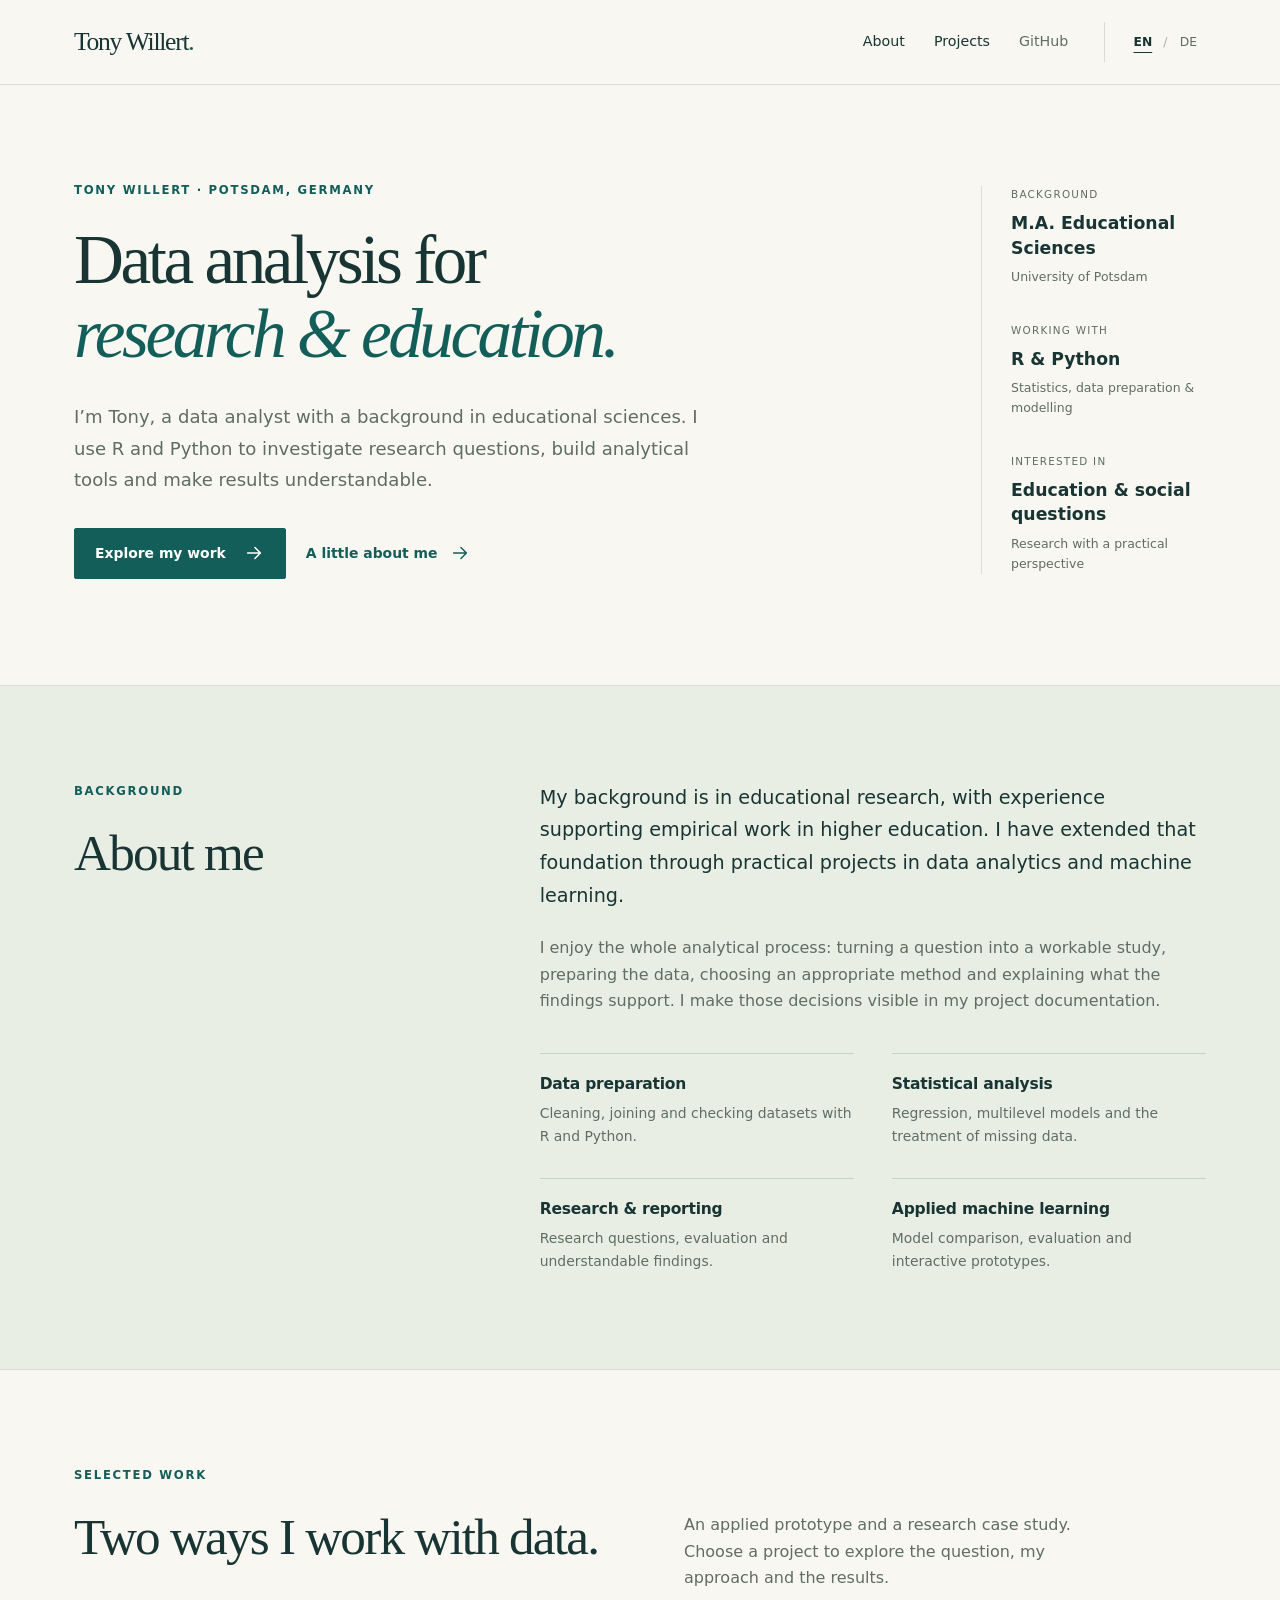
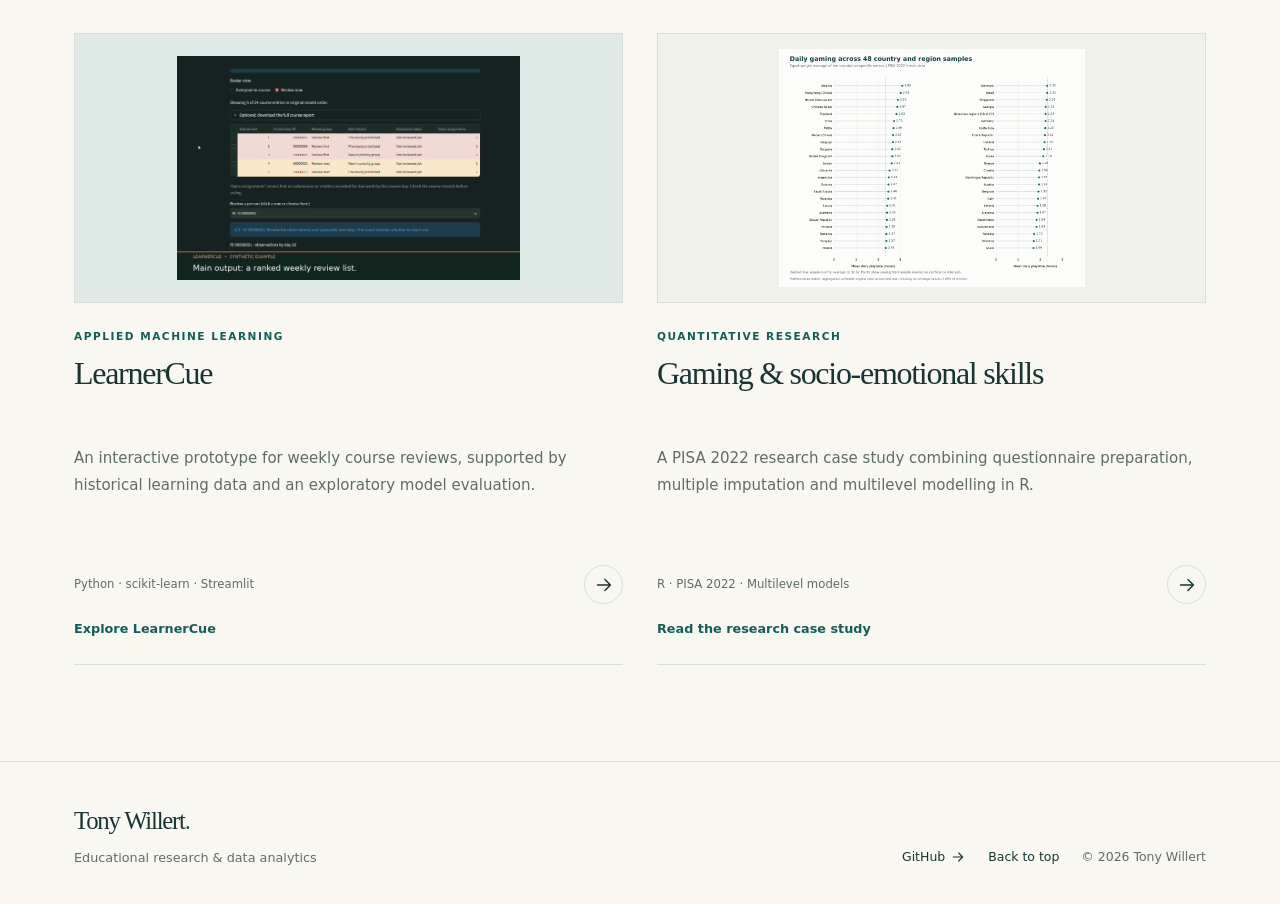
==== index.html @ ffc0f78c "Redesign portfolio with bilingual profile and separate project pages" ====
<!doctype html>
<html lang="en"><head><meta charset="utf-8"><meta name="viewport" content="width=device-width, initial-scale=1">
<meta name="theme-color" content="#123d3b"><meta name="description" content="Tony Willert: data analysis with R and Python, quantitative research, and selected projects in education and machine learning.">
<title>Tony Willert | Data analysis & educational research</title><link rel="canonical" href="https://tonywillert.github.io/Portfolio/">
<link rel="icon" type="image/svg+xml" href="./assets/favicon.svg"><link rel="stylesheet" href="./assets/site.css">
<script src="./assets/translations.js" defer></script><script src="./assets/site.js" defer></script>
</head><body id="top" data-page="home" data-base="./"><a class="skip-link" href="#main"><span data-i18n-html="skip">Skip to content</span></a><header class="site-header"><div class="header-inner"><a href="./" class="wordmark" data-local="" aria-label="Tony Willert — home" data-i18n-label="brand.label">Tony Willert<span class="wordmark-dot" aria-hidden="true">.</span></a><nav class="site-nav" aria-label="Main navigation" data-i18n-label="nav.label"><a class="nav-secondary" href="./#about" data-local="#about"><span data-i18n-html="nav.about">About</span></a><a href="./#projects" data-local="#projects"><span data-i18n-html="nav.projects">Projects</span></a><a class="nav-secondary github-nav" href="https://github.com/TonyWillert">GitHub</a></nav><div class="language-switch" role="group" aria-label="Language / Sprache"><button type="button" data-language="en" lang="en" aria-label="Switch to English" aria-pressed="true">EN</button><span aria-hidden="true">/</span><button type="button" data-language="de" lang="de" aria-label="Auf Deutsch wechseln" aria-pressed="false">DE</button></div></div></header><main id="main"><section class="hero container" aria-labelledby="home-heading"><div class="hero-copy"><p data-i18n-html="home.eyebrow" class="eyebrow">Tony Willert · Potsdam, Germany</p><h1 data-i18n-html="home.heading" id="home-heading">Data analysis for<br><em>research &amp; education.</em></h1><p data-i18n-html="home.intro" class="hero-intro">I’m Tony, a data analyst with a background in educational sciences. I use R and Python to investigate research questions, build analytical tools and make results understandable.</p><div class="actions"><a class="button primary" href="./#projects" data-local="#projects"><span data-i18n-html="home.cta">Explore my work</span><svg aria-hidden="true" viewBox="0 0 24 24" fill="none"><path d="M5 12h14m-6-6 6 6-6 6" stroke="currentColor" stroke-width="1.6" stroke-linecap="round" stroke-linejoin="round"/></svg></a><a class="text-link" href="./#about" data-local="#about"><span data-i18n-html="home.aboutcta">A little about me</span><svg aria-hidden="true" viewBox="0 0 24 24" fill="none"><path d="M5 12h14m-6-6 6 6-6 6" stroke="currentColor" stroke-width="1.6" stroke-linecap="round" stroke-linejoin="round"/></svg></a></div></div><aside class="profile-notes" aria-label="Background and interests" data-i18n-label="home.notes"><dl><div><dt data-i18n-html="home.fact1label">Background</dt><dd data-i18n-html="home.fact1">M.A. Educational Sciences</dd><dd data-i18n-html="home.fact1sub" class="note-detail">University of Potsdam</dd></div><div><dt data-i18n-html="home.fact2label">Working with</dt><dd data-i18n-html="home.fact2">R & Python</dd><dd data-i18n-html="home.fact2sub" class="note-detail">Statistics, data preparation & modelling</dd></div><div><dt data-i18n-html="home.fact3label">Interested in</dt><dd data-i18n-html="home.fact3">Education & social questions</dd><dd data-i18n-html="home.fact3sub" class="note-detail">Research with a practical perspective</dd></div></dl></aside></section><section id="about" class="about-section section"><div class="container about-grid"><div><p data-i18n-html="home.aboutlabel" class="eyebrow">Background</p><h2 data-i18n-html="home.aboutheading">About me</h2></div><div class="about-copy"><p data-i18n-html="home.about1" class="lead">My background is in educational research, with experience supporting empirical work in higher education. I have extended that foundation through practical projects in data analytics and machine learning.</p><p data-i18n-html="home.about2">I enjoy the whole analytical process: turning a question into a workable study, preparing the data, choosing an appropriate method and explaining what the findings support. I make those decisions visible in my project documentation.</p><div class="capabilities"><div><h3 data-i18n-html="home.skill1">Data preparation</h3><p data-i18n-html="home.skill1body">Cleaning, joining and checking datasets with R and Python.</p></div><div><h3 data-i18n-html="home.skill2">Statistical analysis</h3><p data-i18n-html="home.skill2body">Regression, multilevel models and the treatment of missing data.</p></div><div><h3 data-i18n-html="home.skill3">Research & reporting</h3><p data-i18n-html="home.skill3body">Research questions, evaluation and understandable findings.</p></div><div><h3 data-i18n-html="home.skill4">Applied machine learning</h3><p data-i18n-html="home.skill4body">Model comparison, evaluation and interactive prototypes.</p></div></div></div></div></section><section id="projects" class="work-section section container"><p data-i18n-html="home.worklabel" class="eyebrow">Selected work</p><div class="section-heading"><h2 data-i18n-html="home.workheading">Two ways I work with data.</h2><p data-i18n-html="home.workintro">An applied prototype and a research case study. Choose a project to explore the question, my approach and the results.</p></div><div class="project-grid"><a id="learnercue" class="project-card" href="./projects/learnercue/" data-local="projects/learnercue/"><div class="project-image project-image-1"><img src="./assets/learnercue-review-list.png" alt="LearnerCue screenshot showing synthetic course records in a weekly review list." data-i18n-alt="image.learner" class="" loading="lazy" decoding="async"></div><div class="project-copy"><p data-i18n-html="home.card1type" class="eyebrow">Applied machine learning</p><h3 data-i18n-html="home.card1title">LearnerCue</h3><p data-i18n-html="home.card1body" class="project-summary">An interactive prototype for weekly course reviews, supported by historical learning data and an exploratory model evaluation.</p><div class="card-bottom"><span data-i18n-html="home.card1tools" class="project-tools">Python · scikit-learn · Streamlit</span><span class="card-arrow"><svg aria-hidden="true" viewBox="0 0 24 24" fill="none"><path d="M5 12h14m-6-6 6 6-6 6" stroke="currentColor" stroke-width="1.6" stroke-linecap="round" stroke-linejoin="round"/></svg></span></div><span data-i18n-html="home.card1cta" class="card-cta">Explore LearnerCue</span></div></a><a id="pisa2022-gaming" class="project-card" href="./projects/pisa2022/" data-local="projects/pisa2022/"><div class="project-image project-image-2"><img src="./assets/pisa2022-daily-playtime.png" alt="Descriptive daily gaming means for 48 country and region samples, averaged equally across ten imputations." data-i18n-alt="image.pisa" class="" loading="lazy" decoding="async"></div><div class="project-copy"><p data-i18n-html="home.card2type" class="eyebrow">Quantitative research</p><h3 data-i18n-html="home.card2title">Gaming & socio-emotional skills</h3><p data-i18n-html="home.card2body" class="project-summary">A PISA 2022 research case study combining questionnaire preparation, multiple imputation and multilevel modelling in R.</p><div class="card-bottom"><span data-i18n-html="home.card2tools" class="project-tools">R · PISA 2022 · Multilevel models</span><span class="card-arrow"><svg aria-hidden="true" viewBox="0 0 24 24" fill="none"><path d="M5 12h14m-6-6 6 6-6 6" stroke="currentColor" stroke-width="1.6" stroke-linecap="round" stroke-linejoin="round"/></svg></span></div><span data-i18n-html="home.card2cta" class="card-cta">Read the research case study</span></div></a></div></section></main><footer class="site-footer"><div class="footer-inner"><div><a class="wordmark" href="./" data-local="">Tony Willert<span class="wordmark-dot" aria-hidden="true">.</span></a><p data-i18n-html="footer.role">Educational research & data analytics</p></div><div class="footer-links"><a href="https://github.com/TonyWillert">GitHub <svg aria-hidden="true" viewBox="0 0 24 24" fill="none"><path d="M5 12h14m-6-6 6 6-6 6" stroke="currentColor" stroke-width="1.6" stroke-linecap="round" stroke-linejoin="round"/></svg></a><a href="#top"><span data-i18n-html="footer.top">Back to top</span></a><span class="copyright">© 2026 Tony Willert</span></div></div></footer></body></html>
---- assets/site.css ----
:root{--paper:#f8f7f2;--white:#fff;--ink:#183533;--muted:#5f6d66;--teal:#145e59;--line:#d9dfd6;--soft:#e9eee5;--serif:Georgia,'Times New Roman',serif;--sans:Inter,ui-sans-serif,system-ui,-apple-system,BlinkMacSystemFont,'Segoe UI',sans-serif}
*{box-sizing:border-box}html{scroll-behavior:smooth;scroll-padding-top:105px}body{margin:0;background:var(--paper);color:var(--ink);font:16px/1.65 var(--sans);-webkit-font-smoothing:antialiased}a{color:inherit;text-decoration-thickness:1px;text-underline-offset:4px}button{font:inherit}img,video{max-width:100%;height:auto;display:block}button,a{-webkit-tap-highlight-color:transparent}button:focus-visible,a:focus-visible{outline:3px solid #bc7928;outline-offset:5px}::selection{background:#cde5d9}p{margin:0 0 1.2em}h1,h2,h3{line-height:1.12;letter-spacing:-.035em;margin:0}h1,h2{font-family:var(--serif);font-weight:400}em{font-weight:400;color:var(--teal)}h1{font-size:clamp(3.4rem,5.4vw,5.4rem);line-height:1.08;letter-spacing:-.05em}h2{font-size:clamp(2.35rem,4vw,3.6rem)}h3{font-size:1.3rem;font-weight:600}strong{font-weight:650}svg{width:22px;height:22px;flex:0 0 auto;vertical-align:middle}.container{max-width:1220px;padding-left:44px;padding-right:44px;margin:0 auto}.eyebrow{font-size:.73rem;letter-spacing:.145em;text-transform:uppercase;font-weight:650;color:var(--teal);line-height:1.6;margin-bottom:23px}.section{padding-top:96px;padding-bottom:96px;scroll-margin-top:85px}.site-header{position:sticky;top:0;z-index:20;background:rgba(248,247,242,.97);border-bottom:1px solid var(--line)}.header-inner{max-width:1220px;margin:auto;padding:22px 44px;display:flex;align-items:center;gap:36px;min-height:82px}.wordmark{font-family:var(--serif);font-size:1.6rem;letter-spacing:-.05em;line-height:1.2;text-decoration:none;white-space:nowrap}.wordmark-dot{color:var(--teal)}.site-nav{display:flex;align-items:center;gap:29px;margin-left:auto;font-size:.89rem}.site-nav a{text-decoration:none}.site-nav a:hover{color:var(--teal);text-decoration:underline}.github-nav{color:var(--muted)}.language-switch{display:flex;gap:3px;align-items:center;font-size:.77rem;letter-spacing:.04em;border-left:1px solid var(--line);padding-left:20px}.language-switch button{border:0;background:transparent;color:var(--muted);min-width:35px;min-height:40px;cursor:pointer;padding:6px;font-size:inherit}.language-switch button[aria-pressed=true]{color:var(--ink);font-weight:750;text-decoration:underline;text-underline-offset:6px}.language-switch>span{color:#a8b1a7}.skip-link{position:fixed;left:20px;top:-100px;z-index:30;background:var(--ink);color:white;padding:10px 18px;border-radius:3px}.skip-link:focus{top:10px}.hero{display:grid;grid-template-columns:minmax(0,1fr) 225px;gap:80px;align-items:center;padding-top:96px;padding-bottom:106px}.hero-copy{max-width:810px}.hero-intro{max-width:650px;margin-top:29px;font-size:1.13rem;line-height:1.75;color:var(--muted)}.actions{display:flex;align-items:center;flex-wrap:wrap;gap:20px;margin-top:32px}.button{display:inline-flex;gap:17px;align-items:center;justify-content:space-between;padding:13px 20px;text-decoration:none;border:1px solid var(--teal);font-size:.87rem;font-weight:600;min-height:49px;border-radius:2px;transition:background .16s,color .16s}.button.primary{background:var(--teal);color:var(--white)}.button.primary:hover{background:#0e4844}.button.secondary{background:transparent;color:var(--teal)}.button.secondary:hover{background:var(--soft)}.text-link,.back-link{display:inline-flex;gap:12px;align-items:center;text-decoration:none;font-size:.87rem;font-weight:600;color:var(--teal)}.text-link:hover span,.back-link:hover span{text-decoration:underline}.profile-notes{border-left:1px solid var(--line);padding-left:29px}.profile-notes dl{margin:0}.profile-notes dl>div+div{margin-top:35px}.profile-notes dt{color:var(--muted);text-transform:uppercase;letter-spacing:.12em;font-size:.65rem;margin-bottom:8px}.profile-notes dd{margin:0;font-size:1.08rem;line-height:1.4;font-weight:550}.profile-notes dd.note-detail{font-size:.78rem;line-height:1.6;font-weight:400;margin-top:7px;color:var(--muted)}.about-section{background:var(--soft);border-block:1px solid var(--line)}.about-grid{display:grid;grid-template-columns:1fr 1.75fr;gap:85px}.about-copy{max-width:720px}.lead{font-size:1.2rem;line-height:1.7}.about-copy>p:not(.lead){color:var(--muted)}.capabilities{display:grid;grid-template-columns:1fr 1fr;gap:30px 38px;margin-top:38px}.capabilities>div{border-top:1px solid #c7d2c4;padding-top:19px}.capabilities h3{font-family:var(--sans);font-size:.97rem;line-height:1.45;letter-spacing:-.015em;margin-bottom:7px}.capabilities p{color:var(--muted);font-size:.87rem;line-height:1.65;margin-bottom:0}.section-heading{display:flex;gap:70px;align-items:flex-start;margin-bottom:42px}.section-heading h2{max-width:540px;flex:1.2}.section-heading>p{max-width:390px;flex:1;color:var(--muted);font-size:1rem;margin:4px 0 0}.project-grid{display:grid;grid-template-columns:1fr 1fr;gap:34px}.project-card{display:block;color:var(--ink);text-decoration:none;border-bottom:1px solid var(--line);padding-bottom:25px;scroll-margin-top:110px}.project-image{height:270px;border:1px solid var(--line);display:flex;align-items:center;justify-content:center;overflow:hidden;background:#eef1eb;transition:background .18s,border-color .18s}.project-image-1{background:#dfeae6;padding:22px}.project-image-2{background:#f1f1eb;padding:15px}.project-image img{object-fit:contain;width:100%;height:100%;transition:transform .2s}.project-card:hover .project-image{border-color:#7ba297}.project-card:hover .project-image img{transform:scale(1.02)}.project-copy{padding-top:25px}.project-copy .eyebrow{margin-bottom:10px;font-size:.66rem}.project-copy h3{font-family:var(--serif);font-size:2rem;font-weight:400;letter-spacing:-.04em;line-height:1.18;min-height:76px;max-width:440px}.project-summary{color:var(--muted);font-size:.94rem;line-height:1.75;min-height:98px;margin-top:14px}.card-bottom{display:flex;align-items:center;gap:16px;margin-top:22px;justify-content:space-between}.project-tools{font-size:.73rem;color:var(--muted)}.card-arrow{display:flex;align-items:center;justify-content:center;width:39px;height:39px;border:1px solid var(--line);border-radius:50%;transition:background .15s}.project-card:hover .card-arrow{background:var(--teal);color:white;border-color:var(--teal)}.card-cta{display:block;font-size:.8rem;font-weight:650;color:var(--teal);margin-top:14px}.site-footer{border-top:1px solid var(--line);padding:44px 0 36px}.footer-inner{max-width:1220px;margin:auto;padding:0 44px;display:flex;justify-content:space-between;gap:40px;align-items:end}.footer-inner .wordmark{font-size:1.55rem}.footer-inner p{font-size:.8rem;color:var(--muted);margin:9px 0 0}.footer-links{display:flex;gap:22px;align-items:center;font-size:.78rem}.footer-links a{display:inline-flex;gap:5px;align-items:center;text-decoration:none}.footer-links a:hover{text-decoration:underline}.footer-links svg{width:16px;height:16px}.copyright{color:var(--muted)}.project-breadcrumb{padding-top:32px}.back-link{font-size:.8rem}.back-link svg{order:-1;transform:rotate(180deg);width:18px}.project-hero{padding-top:50px;padding-bottom:0}.project-title{font-size:clamp(3.5rem,6.8vw,6.4rem);max-width:1060px;line-height:1.07}.project-subtitle{font-family:var(--serif);font-size:clamp(1.5rem,3.2vw,2.5rem);letter-spacing:-.025em;margin:17px 0 0;line-height:1.25;color:var(--teal)}.project-lead{max-width:820px;font-size:1.13rem;color:var(--muted);line-height:1.8;margin-top:27px}.project-facts{display:grid;grid-template-columns:1fr 1fr 1.25fr;gap:30px;border-top:1px solid var(--line);border-bottom:1px solid var(--line);padding:26px 0;margin:46px 0 0}.project-facts dt{font-size:.67rem;letter-spacing:.13em;text-transform:uppercase;color:var(--muted);margin-bottom:7px}.project-facts dd{margin:0;font-size:.96rem;font-weight:550}.case-layout{display:grid;grid-template-columns:205px minmax(0,1fr);gap:80px;padding-top:69px;padding-bottom:90px;align-items:start}.case-aside{position:sticky;top:119px;max-width:210px}.case-aside .eyebrow{margin-bottom:17px}.case-aside nav{display:flex;flex-direction:column;gap:15px;border-left:1px solid var(--line);padding-left:18px}.case-aside a{font-size:.78rem;text-decoration:none;color:var(--muted);line-height:1.5}.case-aside a:hover{color:var(--teal);text-decoration:underline}.case-body{max-width:820px;min-width:0}.case-section{scroll-margin-top:110px}.case-section+.case-section{margin-top:53px}.case-section h2{font-size:2rem;margin-bottom:23px;line-height:1.2;letter-spacing:-.03em}.case-section p{font-size:.98rem;line-height:1.85;margin-bottom:19px}.workflow-list,.evidence-list{padding-left:22px;margin:0}.workflow-list li,.evidence-list li{font-size:.96rem;line-height:1.85;margin:0 0 18px;padding-left:9px}.result-summary{display:grid;grid-template-columns:1fr 1fr;margin:30px 0 27px;border-block:1px solid var(--line);gap:0}.result-summary>div{padding:23px 18px 23px 0}.result-summary dt{font-size:.75rem;color:var(--muted);max-width:200px;line-height:1.55}.result-summary dd{font-family:var(--serif);font-size:2.6rem;line-height:1.2;margin:8px 0 0;letter-spacing:-.035em;color:var(--teal)}.evidence-note{border-left:3px solid #a7bcad;padding-left:19px;color:var(--muted)}.video-figure,.research-figure{margin:28px 0}.video-figure video{width:100%;background:#e9eee5;border:1px solid var(--line)}figcaption{font-size:.76rem;line-height:1.7;color:var(--muted);margin-top:13px}.research-figure{background:#fcfcfa}.research-figure img{width:100%;border:1px solid var(--line)}.research-figure figcaption{padding:0 4px}.table-wrap{overflow-x:auto;margin:25px 0}table{width:100%;border-collapse:collapse;font-size:.87rem}th,td{text-align:left;border-bottom:1px solid var(--line);padding:13px 14px;vertical-align:middle}thead th{background:var(--soft);font-size:.75rem;font-weight:650;line-height:1.5}tbody th{font-weight:500}td{font-variant-numeric:tabular-nums;text-align:right}thead th:not(:first-child){text-align:right}.source-links{list-style:none;padding:0;display:grid;grid-template-columns:1fr 1fr;gap:17px;margin:30px 0 0}.source-links .text-link{font-size:.8rem}.next-project{padding-top:49px;padding-bottom:64px;border-top:1px solid var(--line)}.next-project .eyebrow{margin-bottom:14px}.next-project>div{display:flex;align-items:center;justify-content:space-between;gap:40px}.next-project h2{font-size:2.3rem;max-width:630px}
@media(min-width:1500px){.hero{padding-top:115px;padding-bottom:120px}}
@media(max-width:1050px){.hero{grid-template-columns:minmax(0,1fr) 195px;gap:35px}.container,.header-inner,.footer-inner{padding-left:30px;padding-right:30px}.case-layout{grid-template-columns:165px minmax(0,1fr);gap:40px}.project-image{height:230px}.about-grid{gap:50px;grid-template-columns:.8fr 1.6fr}.section-heading{gap:40px}.footer-links{gap:15px}}
@media(max-width:760px){.header-inner{padding:14px 22px;gap:16px;min-height:72px}.wordmark{font-size:1.4rem}.site-nav{gap:15px;font-size:.81rem}.site-nav .nav-secondary{display:none}.language-switch{padding-left:12px;font-size:.73rem}.language-switch button{min-width:29px;min-height:40px}.container{padding-left:24px;padding-right:24px}.hero{padding-top:60px;padding-bottom:58px;display:block}.hero h1{font-size:clamp(2.9rem,9.1vw,4.5rem);max-width:650px}.hero-intro{font-size:1rem;margin-top:24px}.hero .actions{gap:24px 18px}.profile-notes{margin-top:42px;padding:25px 0 0;border-left:0;border-top:1px solid var(--line)}.profile-notes dl{display:grid;grid-template-columns:1fr 1fr;gap:24px}.profile-notes dl>div+div{margin-top:0}.profile-notes dl>div:last-child{display:none}.profile-notes dd{font-size:.95rem}.profile-notes dd.note-detail{font-size:.74rem}.section{padding-top:61px;padding-bottom:61px}.about-grid{display:block}.about-copy{margin-top:27px}.lead{font-size:1.08rem}.about-copy>p{font-size:.95rem}.capabilities{gap:24px;margin-top:27px}.capabilities h3{font-size:.9rem}.capabilities p{font-size:.82rem}.section-heading{display:block;margin-bottom:30px}.section-heading>p{max-width:none;margin-top:20px;font-size:.95rem}.project-grid{grid-template-columns:1fr;gap:43px}.project-image{height:auto;aspect-ratio:1.65}.project-copy{padding-top:22px}.project-copy h3{font-size:2rem;min-height:0}.project-summary{min-height:0;margin-top:13px;margin-bottom:0;font-size:.93rem}.card-bottom{margin-top:18px}.card-cta{margin-top:10px}.footer-inner{display:block;padding:0 24px}.footer-links{margin-top:25px;flex-wrap:wrap;font-size:.74rem;gap:20px}.site-footer{padding:33px 0}.project-breadcrumb{padding-top:24px}.project-hero{padding-top:35px}.project-title{font-size:clamp(2.8rem,9vw,4.4rem)}.project-subtitle{font-size:1.7rem;line-height:1.2}.project-lead{font-size:1rem;margin-top:23px}.actions{gap:15px}.button{font-size:.82rem;padding:12px 15px;gap:13px}.project-facts{grid-template-columns:1fr 1fr;padding:22px 0;gap:22px;margin-top:31px}.project-facts>div:last-child{grid-column:1/-1}.project-facts dd{font-size:.87rem}.case-layout{display:block;padding-top:37px;padding-bottom:55px}.case-aside{position:static;max-width:none;margin-bottom:37px;padding-bottom:22px;border-bottom:1px solid var(--line)}.case-aside>.eyebrow{display:none}.case-aside nav{flex-direction:row;flex-wrap:wrap;gap:12px 20px;padding-left:0;border-left:0}.case-aside a{font-size:.75rem}.case-section h2{font-size:1.8rem;margin-bottom:20px}.case-section p{font-size:.94rem;line-height:1.85}.case-section+.case-section{margin-top:39px}.workflow-list li,.evidence-list li{font-size:.92rem}.result-summary dd{font-size:2.3rem}.result-summary dt{font-size:.72rem}.result-summary>div{padding-top:18px;padding-bottom:18px}.source-links{grid-template-columns:1fr;gap:15px}.next-project{padding-top:32px;padding-bottom:42px}.next-project>div{display:block}.next-project h2{font-size:2rem;margin-bottom:23px}th,td{padding:11px 9px}thead th{font-size:.69rem}table{font-size:.8rem}}
@media(prefers-reduced-motion:reduce){html{scroll-behavior:auto}*,*::before,*::after{transition:none!important;animation:none!important}}
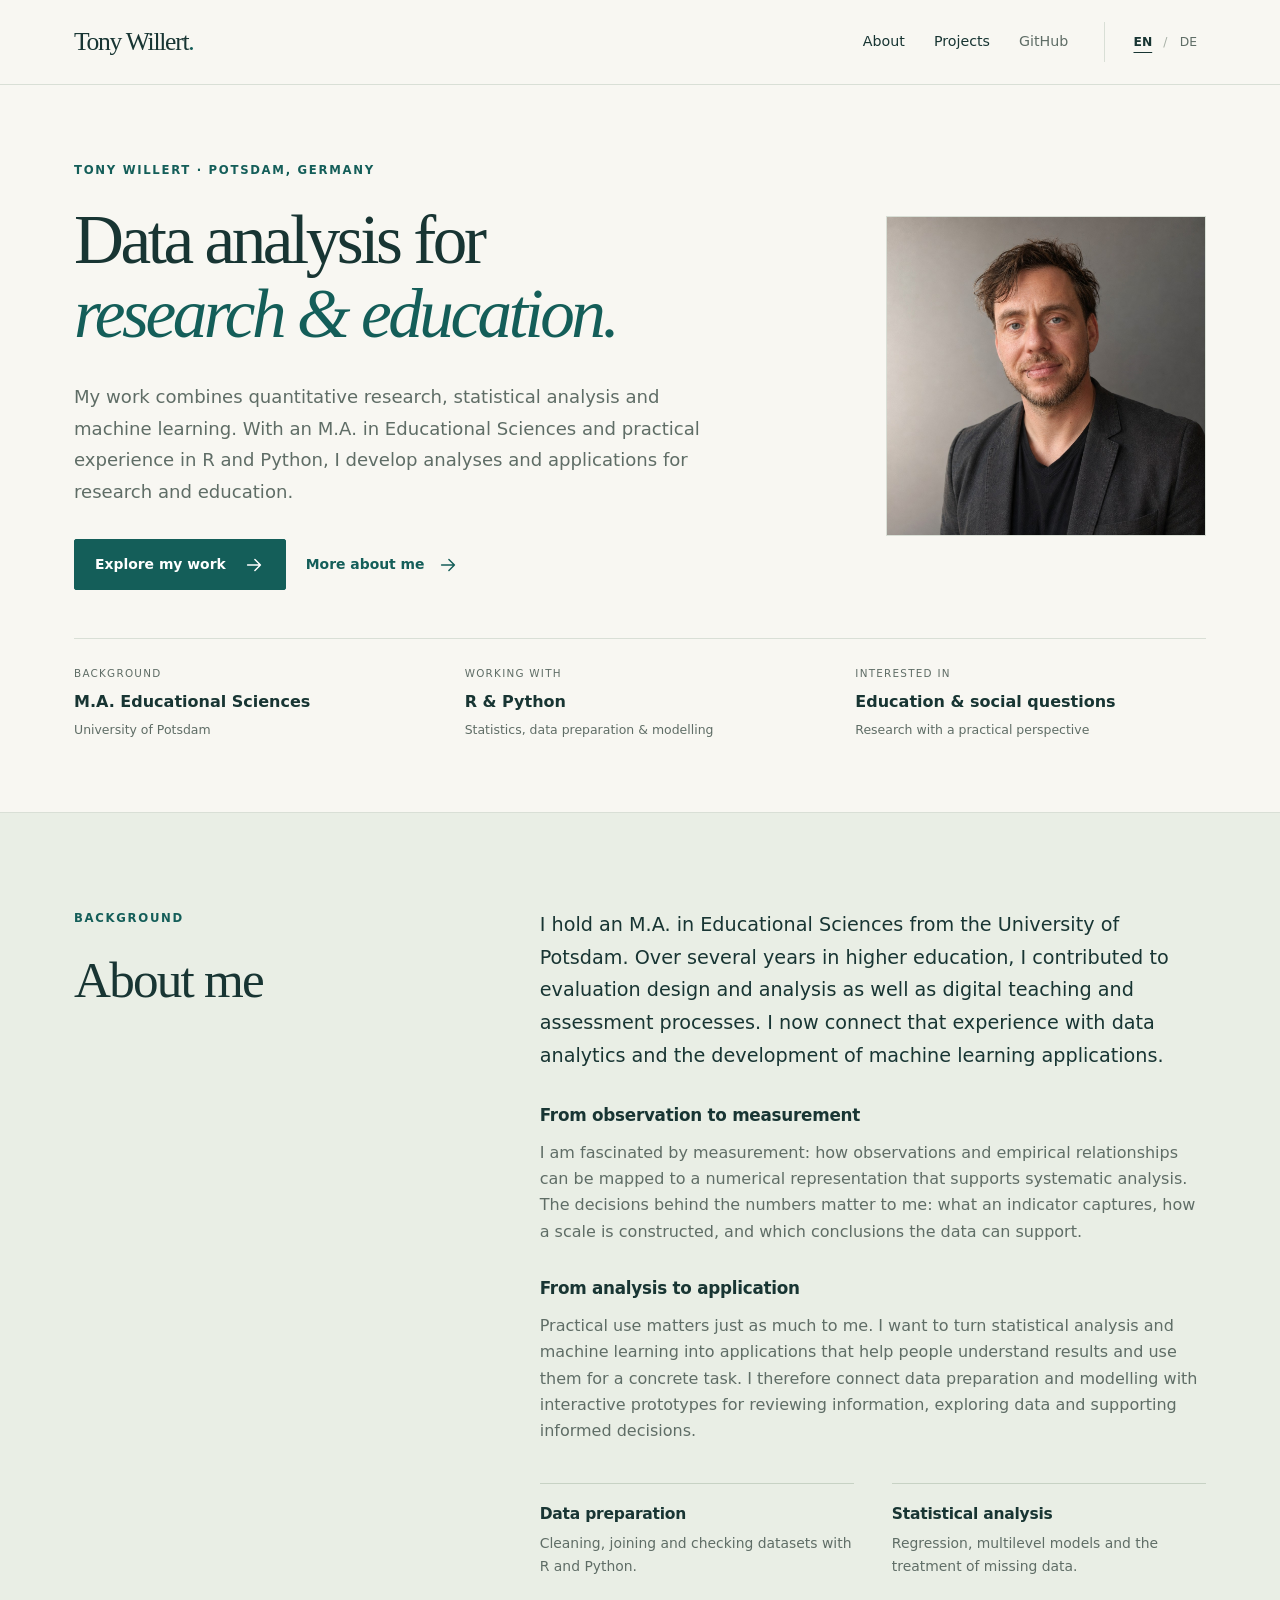
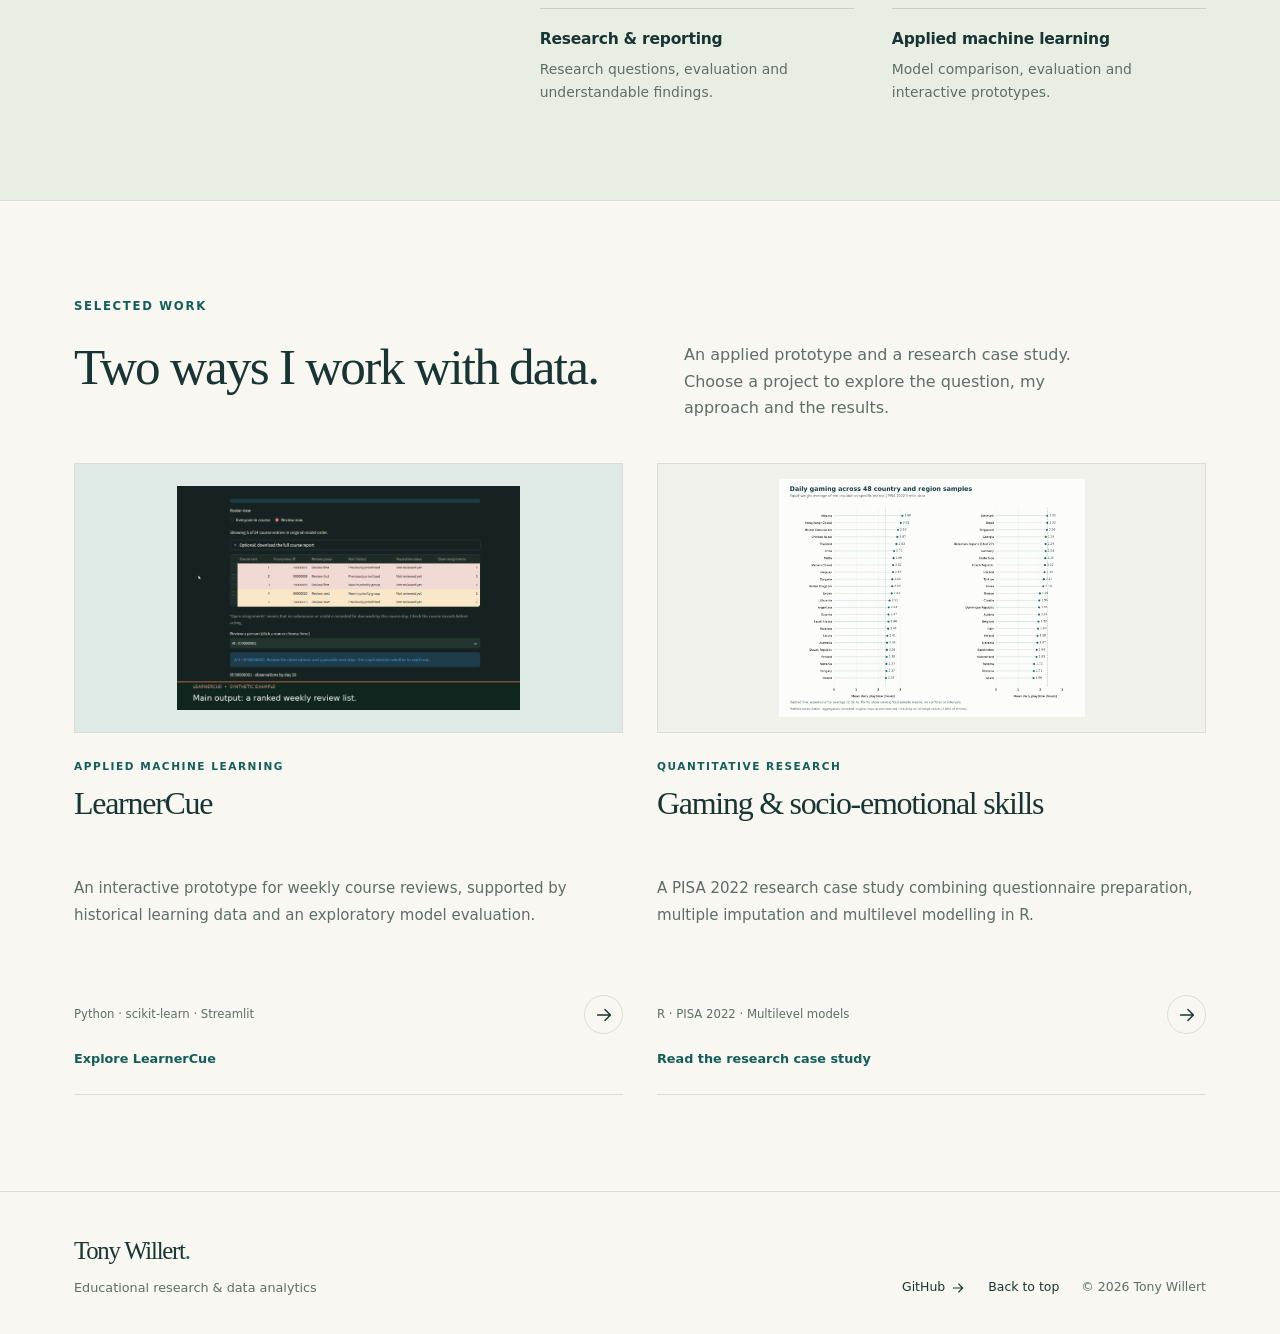
==== commit 17607c33: "Refine bilingual profile, add portrait and retain scientific terminology" ====
--- a/index.html
+++ b/index.html
@@ -2,6 +2,6 @@
 <html lang="en"><head><meta charset="utf-8"><meta name="viewport" content="width=device-width, initial-scale=1">
 <meta name="theme-color" content="#123d3b"><meta name="description" content="Tony Willert: data analysis with R and Python, quantitative research, and selected projects in education and machine learning.">
 <title>Tony Willert | Data analysis & educational research</title><link rel="canonical" href="https://tonywillert.github.io/Portfolio/">
-<link rel="icon" type="image/svg+xml" href="./assets/favicon.svg"><link rel="stylesheet" href="./assets/site.css">
-<script src="./assets/translations.js" defer></script><script src="./assets/site.js" defer></script>
-</head><body id="top" data-page="home" data-base="./"><a class="skip-link" href="#main"><span data-i18n-html="skip">Skip to content</span></a><header class="site-header"><div class="header-inner"><a href="./" class="wordmark" data-local="" aria-label="Tony Willert — home" data-i18n-label="brand.label">Tony Willert<span class="wordmark-dot" aria-hidden="true">.</span></a><nav class="site-nav" aria-label="Main navigation" data-i18n-label="nav.label"><a class="nav-secondary" href="./#about" data-local="#about"><span data-i18n-html="nav.about">About</span></a><a href="./#projects" data-local="#projects"><span data-i18n-html="nav.projects">Projects</span></a><a class="nav-secondary github-nav" href="https://github.com/TonyWillert">GitHub</a></nav><div class="language-switch" role="group" aria-label="Language / Sprache"><button type="button" data-language="en" lang="en" aria-label="Switch to English" aria-pressed="true">EN</button><span aria-hidden="true">/</span><button type="button" data-language="de" lang="de" aria-label="Auf Deutsch wechseln" aria-pressed="false">DE</button></div></div></header><main id="main"><section class="hero container" aria-labelledby="home-heading"><div class="hero-copy"><p data-i18n-html="home.eyebrow" class="eyebrow">Tony Willert · Potsdam, Germany</p><h1 data-i18n-html="home.heading" id="home-heading">Data analysis for<br><em>research &amp; education.</em></h1><p data-i18n-html="home.intro" class="hero-intro">I’m Tony, a data analyst with a background in educational sciences. I use R and Python to investigate research questions, build analytical tools and make results understandable.</p><div class="actions"><a class="button primary" href="./#projects" data-local="#projects"><span data-i18n-html="home.cta">Explore my work</span><svg aria-hidden="true" viewBox="0 0 24 24" fill="none"><path d="M5 12h14m-6-6 6 6-6 6" stroke="currentColor" stroke-width="1.6" stroke-linecap="round" stroke-linejoin="round"/></svg></a><a class="text-link" href="./#about" data-local="#about"><span data-i18n-html="home.aboutcta">A little about me</span><svg aria-hidden="true" viewBox="0 0 24 24" fill="none"><path d="M5 12h14m-6-6 6 6-6 6" stroke="currentColor" stroke-width="1.6" stroke-linecap="round" stroke-linejoin="round"/></svg></a></div></div><aside class="profile-notes" aria-label="Background and interests" data-i18n-label="home.notes"><dl><div><dt data-i18n-html="home.fact1label">Background</dt><dd data-i18n-html="home.fact1">M.A. Educational Sciences</dd><dd data-i18n-html="home.fact1sub" class="note-detail">University of Potsdam</dd></div><div><dt data-i18n-html="home.fact2label">Working with</dt><dd data-i18n-html="home.fact2">R & Python</dd><dd data-i18n-html="home.fact2sub" class="note-detail">Statistics, data preparation & modelling</dd></div><div><dt data-i18n-html="home.fact3label">Interested in</dt><dd data-i18n-html="home.fact3">Education & social questions</dd><dd data-i18n-html="home.fact3sub" class="note-detail">Research with a practical perspective</dd></div></dl></aside></section><section id="about" class="about-section section"><div class="container about-grid"><div><p data-i18n-html="home.aboutlabel" class="eyebrow">Background</p><h2 data-i18n-html="home.aboutheading">About me</h2></div><div class="about-copy"><p data-i18n-html="home.about1" class="lead">My background is in educational research, with experience supporting empirical work in higher education. I have extended that foundation through practical projects in data analytics and machine learning.</p><p data-i18n-html="home.about2">I enjoy the whole analytical process: turning a question into a workable study, preparing the data, choosing an appropriate method and explaining what the findings support. I make those decisions visible in my project documentation.</p><div class="capabilities"><div><h3 data-i18n-html="home.skill1">Data preparation</h3><p data-i18n-html="home.skill1body">Cleaning, joining and checking datasets with R and Python.</p></div><div><h3 data-i18n-html="home.skill2">Statistical analysis</h3><p data-i18n-html="home.skill2body">Regression, multilevel models and the treatment of missing data.</p></div><div><h3 data-i18n-html="home.skill3">Research & reporting</h3><p data-i18n-html="home.skill3body">Research questions, evaluation and understandable findings.</p></div><div><h3 data-i18n-html="home.skill4">Applied machine learning</h3><p data-i18n-html="home.skill4body">Model comparison, evaluation and interactive prototypes.</p></div></div></div></div></section><section id="projects" class="work-section section container"><p data-i18n-html="home.worklabel" class="eyebrow">Selected work</p><div class="section-heading"><h2 data-i18n-html="home.workheading">Two ways I work with data.</h2><p data-i18n-html="home.workintro">An applied prototype and a research case study. Choose a project to explore the question, my approach and the results.</p></div><div class="project-grid"><a id="learnercue" class="project-card" href="./projects/learnercue/" data-local="projects/learnercue/"><div class="project-image project-image-1"><img src="./assets/learnercue-review-list.png" alt="LearnerCue screenshot showing synthetic course records in a weekly review list." data-i18n-alt="image.learner" class="" loading="lazy" decoding="async"></div><div class="project-copy"><p data-i18n-html="home.card1type" class="eyebrow">Applied machine learning</p><h3 data-i18n-html="home.card1title">LearnerCue</h3><p data-i18n-html="home.card1body" class="project-summary">An interactive prototype for weekly course reviews, supported by historical learning data and an exploratory model evaluation.</p><div class="card-bottom"><span data-i18n-html="home.card1tools" class="project-tools">Python · scikit-learn · Streamlit</span><span class="card-arrow"><svg aria-hidden="true" viewBox="0 0 24 24" fill="none"><path d="M5 12h14m-6-6 6 6-6 6" stroke="currentColor" stroke-width="1.6" stroke-linecap="round" stroke-linejoin="round"/></svg></span></div><span data-i18n-html="home.card1cta" class="card-cta">Explore LearnerCue</span></div></a><a id="pisa2022-gaming" class="project-card" href="./projects/pisa2022/" data-local="projects/pisa2022/"><div class="project-image project-image-2"><img src="./assets/pisa2022-daily-playtime.png" alt="Descriptive daily gaming means for 48 country and region samples, averaged equally across ten imputations." data-i18n-alt="image.pisa" class="" loading="lazy" decoding="async"></div><div class="project-copy"><p data-i18n-html="home.card2type" class="eyebrow">Quantitative research</p><h3 data-i18n-html="home.card2title">Gaming & socio-emotional skills</h3><p data-i18n-html="home.card2body" class="project-summary">A PISA 2022 research case study combining questionnaire preparation, multiple imputation and multilevel modelling in R.</p><div class="card-bottom"><span data-i18n-html="home.card2tools" class="project-tools">R · PISA 2022 · Multilevel models</span><span class="card-arrow"><svg aria-hidden="true" viewBox="0 0 24 24" fill="none"><path d="M5 12h14m-6-6 6 6-6 6" stroke="currentColor" stroke-width="1.6" stroke-linecap="round" stroke-linejoin="round"/></svg></span></div><span data-i18n-html="home.card2cta" class="card-cta">Read the research case study</span></div></a></div></section></main><footer class="site-footer"><div class="footer-inner"><div><a class="wordmark" href="./" data-local="">Tony Willert<span class="wordmark-dot" aria-hidden="true">.</span></a><p data-i18n-html="footer.role">Educational research & data analytics</p></div><div class="footer-links"><a href="https://github.com/TonyWillert">GitHub <svg aria-hidden="true" viewBox="0 0 24 24" fill="none"><path d="M5 12h14m-6-6 6 6-6 6" stroke="currentColor" stroke-width="1.6" stroke-linecap="round" stroke-linejoin="round"/></svg></a><a href="#top"><span data-i18n-html="footer.top">Back to top</span></a><span class="copyright">© 2026 Tony Willert</span></div></div></footer></body></html>+<link rel="icon" type="image/svg+xml" href="./assets/favicon.svg"><link rel="stylesheet" href="./assets/site.css?v=4717f4c5dc">
+<script src="./assets/translations.js?v=dc7af6d7d5" defer></script><script src="./assets/site.js?v=17b4e15721" defer></script>
+</head><body id="top" data-page="home" data-base="./"><a class="skip-link" href="#main"><span data-i18n-html="skip">Skip to content</span></a><header class="site-header"><div class="header-inner"><a href="./" class="wordmark" data-local="" aria-label="Tony Willert — home" data-i18n-label="brand.label">Tony Willert<span class="wordmark-dot" aria-hidden="true">.</span></a><nav class="site-nav" aria-label="Main navigation" data-i18n-label="nav.label"><a class="nav-secondary" href="./#about" data-local="#about"><span data-i18n-html="nav.about">About</span></a><a href="./#projects" data-local="#projects"><span data-i18n-html="nav.projects">Projects</span></a><a class="nav-secondary github-nav" href="https://github.com/TonyWillert">GitHub</a></nav><div class="language-switch" role="group" aria-label="Language / Sprache"><button type="button" data-language="en" lang="en" aria-label="Switch to English" aria-pressed="true">EN</button><span aria-hidden="true">/</span><button type="button" data-language="de" lang="de" aria-label="Auf Deutsch wechseln" aria-pressed="false">DE</button></div></div></header><main id="main"><section class="hero container" aria-labelledby="home-heading"><div class="hero-copy"><p data-i18n-html="home.eyebrow" class="eyebrow">Tony Willert · Potsdam, Germany</p><h1 data-i18n-html="home.heading" id="home-heading">Data analysis for<br><em>research &amp; education.</em></h1><p data-i18n-html="home.intro" class="hero-intro">My work combines quantitative research, statistical analysis and machine learning. With an M.A. in Educational Sciences and practical experience in R and Python, I develop analyses and applications for research and education.</p><div class="actions"><a class="button primary" href="./#projects" data-local="#projects"><span data-i18n-html="home.cta">Explore my work</span><svg aria-hidden="true" viewBox="0 0 24 24" fill="none"><path d="M5 12h14m-6-6 6 6-6 6" stroke="currentColor" stroke-width="1.6" stroke-linecap="round" stroke-linejoin="round"/></svg></a><a class="text-link" href="./#about" data-local="#about"><span data-i18n-html="home.aboutcta">More about me</span><svg aria-hidden="true" viewBox="0 0 24 24" fill="none"><path d="M5 12h14m-6-6 6 6-6 6" stroke="currentColor" stroke-width="1.6" stroke-linecap="round" stroke-linejoin="round"/></svg></a></div></div><figure class="hero-portrait"><img src="./assets/tony-willert-portrait.jpg" alt="Portrait of Tony Willert." data-i18n-alt="image.portrait" class="" width="1254" height="1254" loading="eager" fetchpriority="high" decoding="async"></figure><aside class="profile-notes" aria-label="Background and interests" data-i18n-label="home.notes"><dl><div><dt data-i18n-html="home.fact1label">Background</dt><dd data-i18n-html="home.fact1">M.A. Educational Sciences</dd><dd data-i18n-html="home.fact1sub" class="note-detail">University of Potsdam</dd></div><div><dt data-i18n-html="home.fact2label">Working with</dt><dd data-i18n-html="home.fact2">R & Python</dd><dd data-i18n-html="home.fact2sub" class="note-detail">Statistics, data preparation & modelling</dd></div><div><dt data-i18n-html="home.fact3label">Interested in</dt><dd data-i18n-html="home.fact3">Education & social questions</dd><dd data-i18n-html="home.fact3sub" class="note-detail">Research with a practical perspective</dd></div></dl></aside></section><section id="about" class="about-section section"><div class="container about-grid"><div><p data-i18n-html="home.aboutlabel" class="eyebrow">Background</p><h2 data-i18n-html="home.aboutheading">About me</h2></div><div class="about-copy"><p data-i18n-html="home.about1" class="lead">I hold an M.A. in Educational Sciences from the University of Potsdam. Over several years in higher education, I contributed to evaluation design and analysis as well as digital teaching and assessment processes. I now connect that experience with data analytics and the development of machine learning applications.</p><h3 data-i18n-html="home.motivationheading" class="about-subheading">From observation to measurement</h3><p data-i18n-html="home.about2">I am fascinated by measurement: how observations and empirical relationships can be mapped to a numerical representation that supports systematic analysis. The decisions behind the numbers matter to me: what an indicator captures, how a scale is constructed, and which conclusions the data can support.</p><h3 data-i18n-html="home.applicationheading" class="about-subheading">From analysis to application</h3><p data-i18n-html="home.about3">Practical use matters just as much to me. I want to turn statistical analysis and machine learning into applications that help people understand results and use them for a concrete task. I therefore connect data preparation and modelling with interactive prototypes for reviewing information, exploring data and supporting informed decisions.</p><div class="capabilities"><div><h3 data-i18n-html="home.skill1">Data preparation</h3><p data-i18n-html="home.skill1body">Cleaning, joining and checking datasets with R and Python.</p></div><div><h3 data-i18n-html="home.skill2">Statistical analysis</h3><p data-i18n-html="home.skill2body">Regression, multilevel models and the treatment of missing data.</p></div><div><h3 data-i18n-html="home.skill3">Research & reporting</h3><p data-i18n-html="home.skill3body">Research questions, evaluation and understandable findings.</p></div><div><h3 data-i18n-html="home.skill4">Applied machine learning</h3><p data-i18n-html="home.skill4body">Model comparison, evaluation and interactive prototypes.</p></div></div></div></div></section><section id="projects" class="work-section section container"><p data-i18n-html="home.worklabel" class="eyebrow">Selected work</p><div class="section-heading"><h2 data-i18n-html="home.workheading">Two ways I work with data.</h2><p data-i18n-html="home.workintro">An applied prototype and a research case study. Choose a project to explore the question, my approach and the results.</p></div><div class="project-grid"><a id="learnercue" class="project-card" href="./projects/learnercue/" data-local="projects/learnercue/"><div class="project-image project-image-1"><img src="./assets/learnercue-review-list.png" alt="LearnerCue screenshot showing synthetic course records in a weekly review list." data-i18n-alt="image.learner" class="" loading="lazy" decoding="async"></div><div class="project-copy"><p data-i18n-html="home.card1type" class="eyebrow">Applied machine learning</p><h3 data-i18n-html="home.card1title">LearnerCue</h3><p data-i18n-html="home.card1body" class="project-summary">An interactive prototype for weekly course reviews, supported by historical learning data and an exploratory model evaluation.</p><div class="card-bottom"><span data-i18n-html="home.card1tools" class="project-tools">Python · scikit-learn · Streamlit</span><span class="card-arrow"><svg aria-hidden="true" viewBox="0 0 24 24" fill="none"><path d="M5 12h14m-6-6 6 6-6 6" stroke="currentColor" stroke-width="1.6" stroke-linecap="round" stroke-linejoin="round"/></svg></span></div><span data-i18n-html="home.card1cta" class="card-cta">Explore LearnerCue</span></div></a><a id="pisa2022-gaming" class="project-card" href="./projects/pisa2022/" data-local="projects/pisa2022/"><div class="project-image project-image-2"><img src="./assets/pisa2022-daily-playtime.png" alt="Descriptive daily gaming means for 48 country and region samples, averaged equally across ten imputations." data-i18n-alt="image.pisa" class="" loading="lazy" decoding="async"></div><div class="project-copy"><p data-i18n-html="home.card2type" class="eyebrow">Quantitative research</p><h3 data-i18n-html="home.card2title">Gaming & socio-emotional skills</h3><p data-i18n-html="home.card2body" class="project-summary">A PISA 2022 research case study combining questionnaire preparation, multiple imputation and multilevel modelling in R.</p><div class="card-bottom"><span data-i18n-html="home.card2tools" class="project-tools">R · PISA 2022 · Multilevel models</span><span class="card-arrow"><svg aria-hidden="true" viewBox="0 0 24 24" fill="none"><path d="M5 12h14m-6-6 6 6-6 6" stroke="currentColor" stroke-width="1.6" stroke-linecap="round" stroke-linejoin="round"/></svg></span></div><span data-i18n-html="home.card2cta" class="card-cta">Read the research case study</span></div></a></div></section></main><footer class="site-footer"><div class="footer-inner"><div><a class="wordmark" href="./" data-local="">Tony Willert<span class="wordmark-dot" aria-hidden="true">.</span></a><p data-i18n-html="footer.role">Educational research & data analytics</p></div><div class="footer-links"><a href="https://github.com/TonyWillert">GitHub <svg aria-hidden="true" viewBox="0 0 24 24" fill="none"><path d="M5 12h14m-6-6 6 6-6 6" stroke="currentColor" stroke-width="1.6" stroke-linecap="round" stroke-linejoin="round"/></svg></a><a href="#top"><span data-i18n-html="footer.top">Back to top</span></a><span class="copyright">© 2026 Tony Willert</span></div></div></footer></body></html>
--- a/assets/site.css
+++ b/assets/site.css
@@ -4,3 +4,16 @@
 @media(max-width:1050px){.hero{grid-template-columns:minmax(0,1fr) 195px;gap:35px}.container,.header-inner,.footer-inner{padding-left:30px;padding-right:30px}.case-layout{grid-template-columns:165px minmax(0,1fr);gap:40px}.project-image{height:230px}.about-grid{gap:50px;grid-template-columns:.8fr 1.6fr}.section-heading{gap:40px}.footer-links{gap:15px}}
 @media(max-width:760px){.header-inner{padding:14px 22px;gap:16px;min-height:72px}.wordmark{font-size:1.4rem}.site-nav{gap:15px;font-size:.81rem}.site-nav .nav-secondary{display:none}.language-switch{padding-left:12px;font-size:.73rem}.language-switch button{min-width:29px;min-height:40px}.container{padding-left:24px;padding-right:24px}.hero{padding-top:60px;padding-bottom:58px;display:block}.hero h1{font-size:clamp(2.9rem,9.1vw,4.5rem);max-width:650px}.hero-intro{font-size:1rem;margin-top:24px}.hero .actions{gap:24px 18px}.profile-notes{margin-top:42px;padding:25px 0 0;border-left:0;border-top:1px solid var(--line)}.profile-notes dl{display:grid;grid-template-columns:1fr 1fr;gap:24px}.profile-notes dl>div+div{margin-top:0}.profile-notes dl>div:last-child{display:none}.profile-notes dd{font-size:.95rem}.profile-notes dd.note-detail{font-size:.74rem}.section{padding-top:61px;padding-bottom:61px}.about-grid{display:block}.about-copy{margin-top:27px}.lead{font-size:1.08rem}.about-copy>p{font-size:.95rem}.capabilities{gap:24px;margin-top:27px}.capabilities h3{font-size:.9rem}.capabilities p{font-size:.82rem}.section-heading{display:block;margin-bottom:30px}.section-heading>p{max-width:none;margin-top:20px;font-size:.95rem}.project-grid{grid-template-columns:1fr;gap:43px}.project-image{height:auto;aspect-ratio:1.65}.project-copy{padding-top:22px}.project-copy h3{font-size:2rem;min-height:0}.project-summary{min-height:0;margin-top:13px;margin-bottom:0;font-size:.93rem}.card-bottom{margin-top:18px}.card-cta{margin-top:10px}.footer-inner{display:block;padding:0 24px}.footer-links{margin-top:25px;flex-wrap:wrap;font-size:.74rem;gap:20px}.site-footer{padding:33px 0}.project-breadcrumb{padding-top:24px}.project-hero{padding-top:35px}.project-title{font-size:clamp(2.8rem,9vw,4.4rem)}.project-subtitle{font-size:1.7rem;line-height:1.2}.project-lead{font-size:1rem;margin-top:23px}.actions{gap:15px}.button{font-size:.82rem;padding:12px 15px;gap:13px}.project-facts{grid-template-columns:1fr 1fr;padding:22px 0;gap:22px;margin-top:31px}.project-facts>div:last-child{grid-column:1/-1}.project-facts dd{font-size:.87rem}.case-layout{display:block;padding-top:37px;padding-bottom:55px}.case-aside{position:static;max-width:none;margin-bottom:37px;padding-bottom:22px;border-bottom:1px solid var(--line)}.case-aside>.eyebrow{display:none}.case-aside nav{flex-direction:row;flex-wrap:wrap;gap:12px 20px;padding-left:0;border-left:0}.case-aside a{font-size:.75rem}.case-section h2{font-size:1.8rem;margin-bottom:20px}.case-section p{font-size:.94rem;line-height:1.85}.case-section+.case-section{margin-top:39px}.workflow-list li,.evidence-list li{font-size:.92rem}.result-summary dd{font-size:2.3rem}.result-summary dt{font-size:.72rem}.result-summary>div{padding-top:18px;padding-bottom:18px}.source-links{grid-template-columns:1fr;gap:15px}.next-project{padding-top:32px;padding-bottom:42px}.next-project>div{display:block}.next-project h2{font-size:2rem;margin-bottom:23px}th,td{padding:11px 9px}thead th{font-size:.69rem}table{font-size:.8rem}}
 @media(prefers-reduced-motion:reduce){html{scroll-behavior:auto}*,*::before,*::after{transition:none!important;animation:none!important}}
+
+/* Profile portrait, background and motivation. */
+.hero{grid-template-columns:minmax(0,1fr) 320px;gap:38px 70px;padding-top:76px;padding-bottom:72px}
+.hero-portrait{margin:0;align-self:center}
+.hero-portrait img{width:100%;height:auto;aspect-ratio:1;object-fit:cover;border:1px solid var(--line)}
+.hero .profile-notes{grid-column:1/-1;border-left:0;border-top:1px solid var(--line);padding:26px 0 0;margin-top:10px}
+.hero .profile-notes dl{display:grid;grid-template-columns:1fr 1fr 1fr;gap:40px}
+.hero .profile-notes dl>div+div{margin-top:0}
+.hero .profile-notes dd{font-size:1rem}
+.hero .profile-notes dd.note-detail{font-size:.78rem}
+.about-copy .about-subheading{font-size:1.05rem;font-weight:600;letter-spacing:-.015em;line-height:1.4;margin:32px 0 12px}
+@media(max-width:1050px){.hero{grid-template-columns:minmax(0,1fr) 260px;gap:32px 40px}}
+@media(max-width:760px){.hero{display:grid;grid-template-columns:minmax(0,1fr);gap:32px;padding-top:50px;padding-bottom:48px}.hero-portrait{width:min(100%,290px);justify-self:start}.hero .profile-notes{margin-top:0;padding-top:24px}.hero .profile-notes dl{grid-template-columns:1fr 1fr;gap:24px}.hero .profile-notes dl>div:last-child{display:block;grid-column:1/-1}.hero .profile-notes dd{font-size:.95rem}.hero .profile-notes dd.note-detail{font-size:.74rem}.about-copy .about-subheading{font-size:1rem;margin-top:28px}}
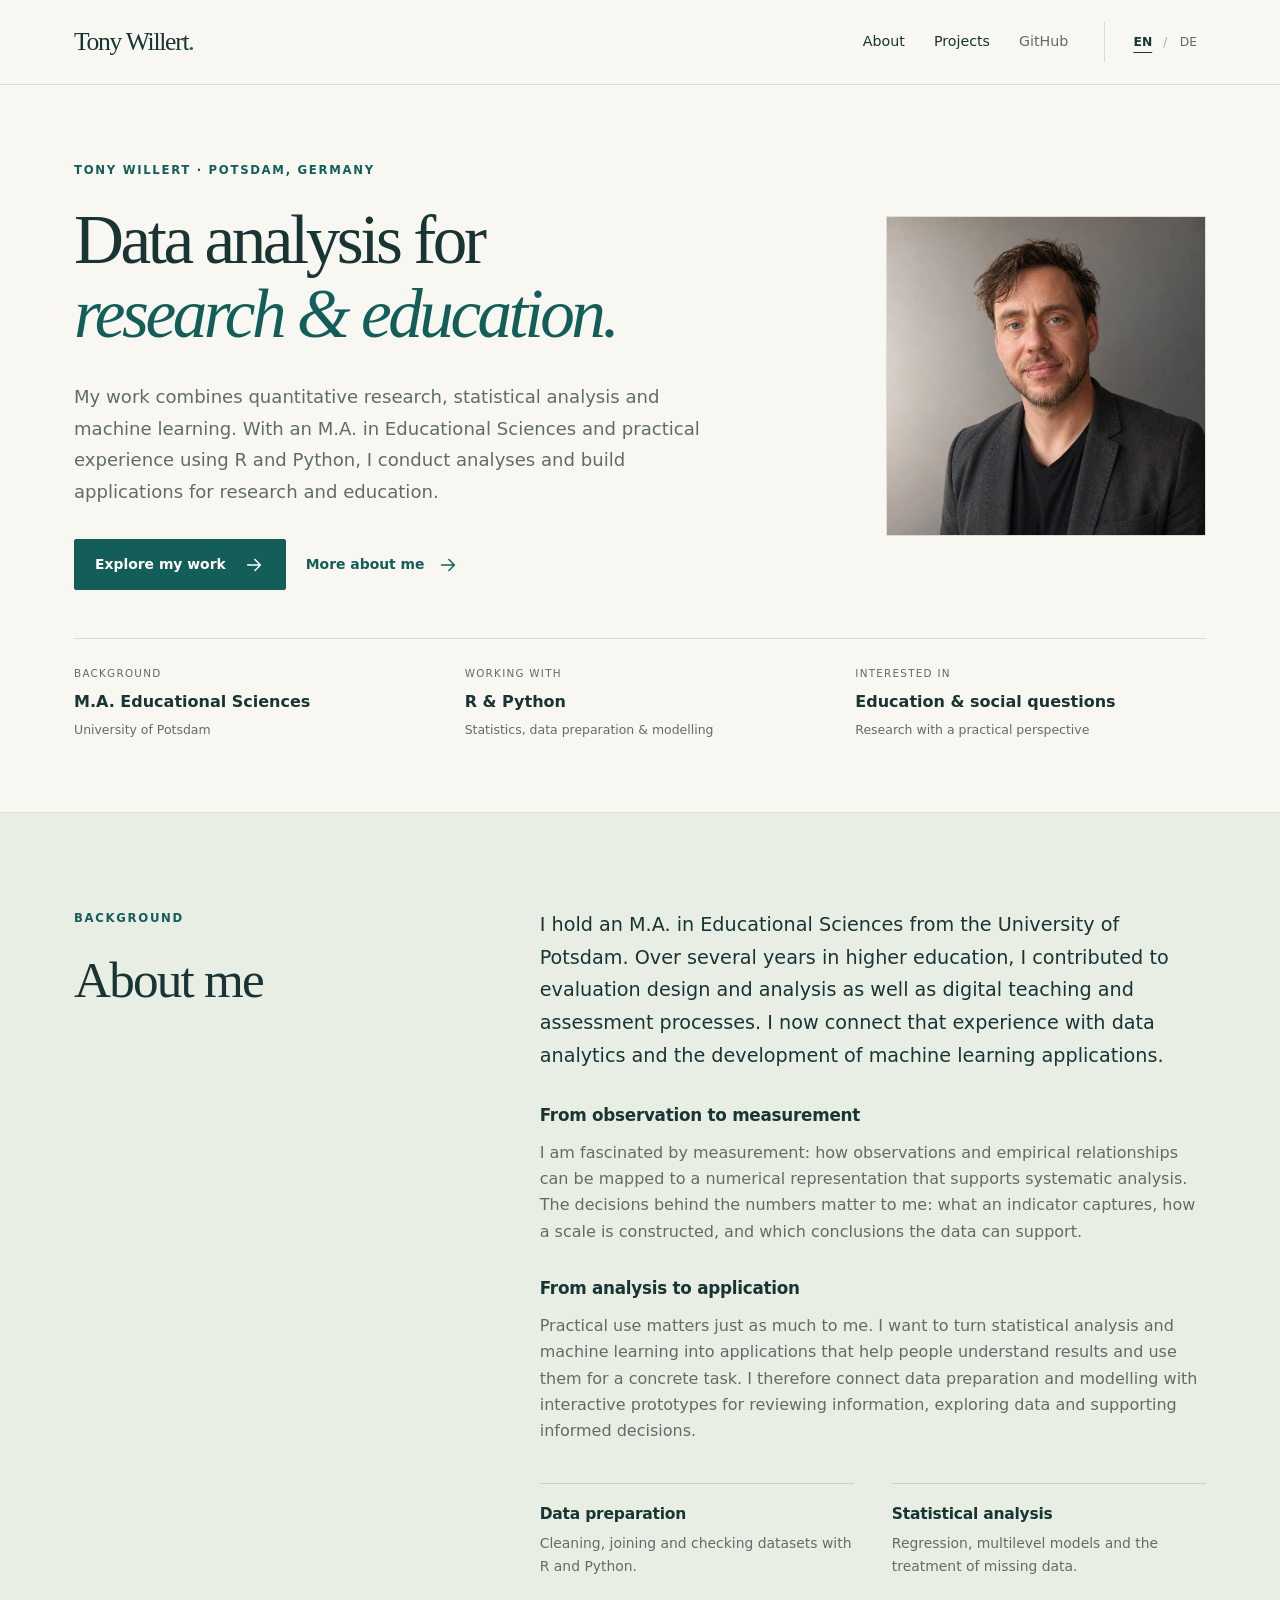
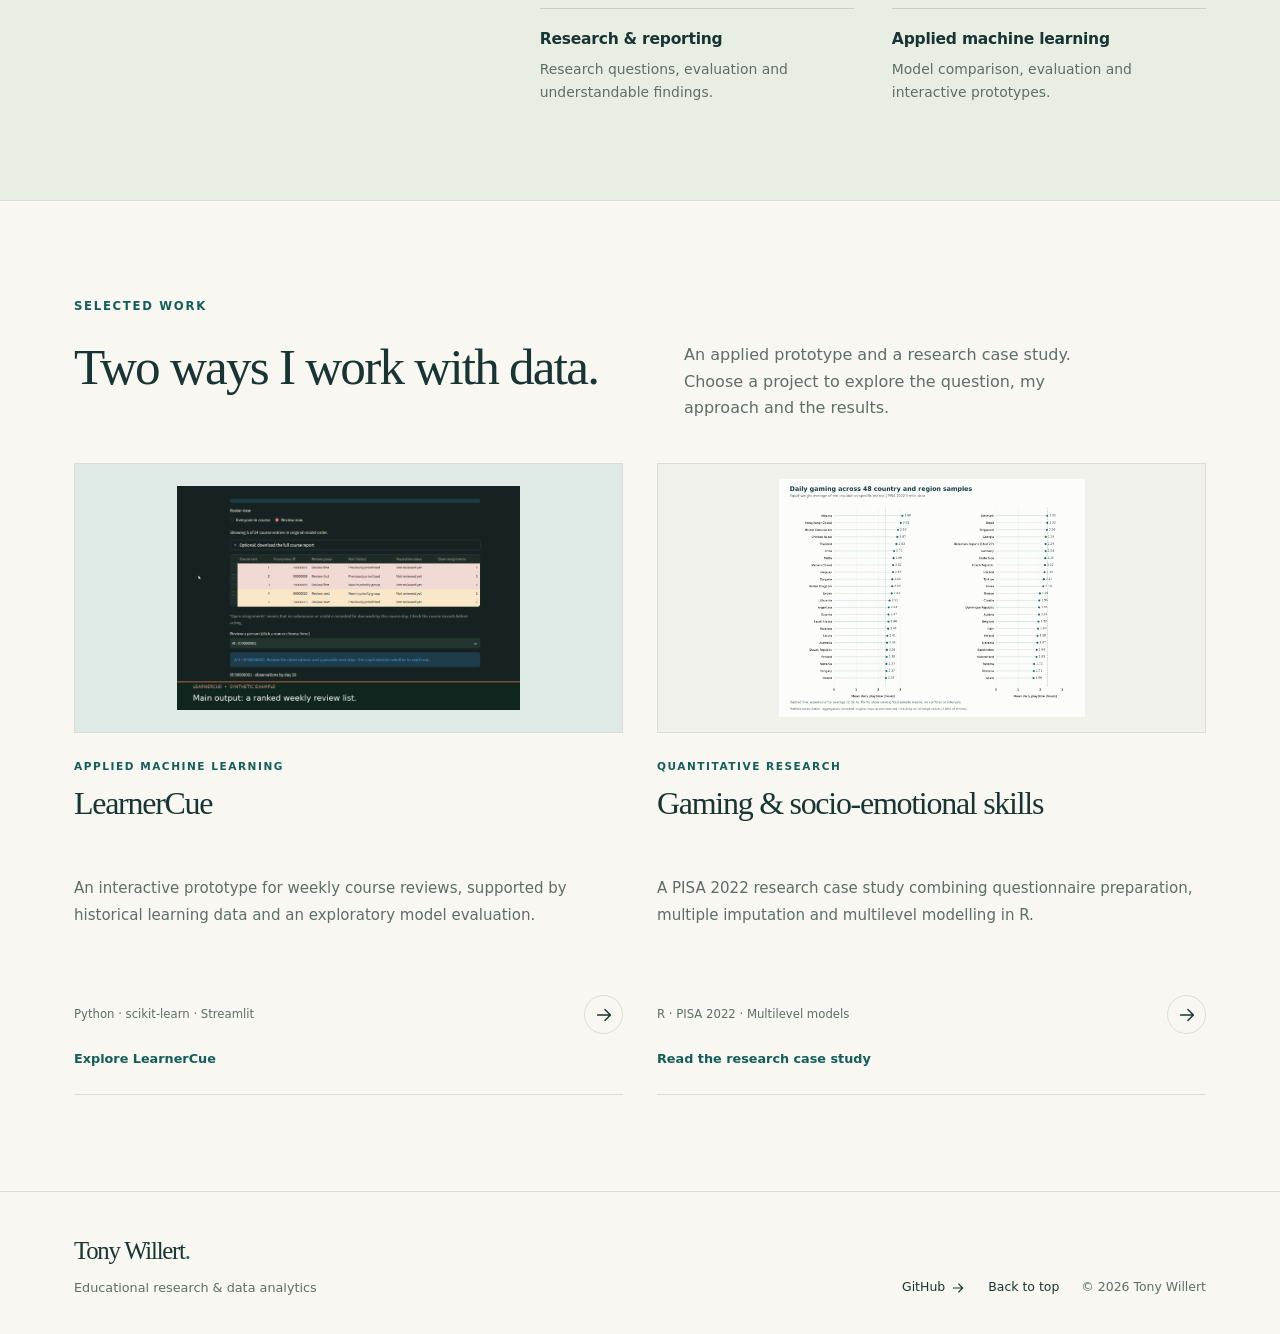
==== commit 78f34b31: "Polish English introduction" ====
--- a/index.html
+++ b/index.html
@@ -3,5 +3,5 @@
 <meta name="theme-color" content="#123d3b"><meta name="description" content="Tony Willert: data analysis with R and Python, quantitative research, and selected projects in education and machine learning.">
 <title>Tony Willert | Data analysis & educational research</title><link rel="canonical" href="https://tonywillert.github.io/Portfolio/">
 <link rel="icon" type="image/svg+xml" href="./assets/favicon.svg"><link rel="stylesheet" href="./assets/site.css?v=4717f4c5dc">
-<script src="./assets/translations.js?v=dc7af6d7d5" defer></script><script src="./assets/site.js?v=17b4e15721" defer></script>
-</head><body id="top" data-page="home" data-base="./"><a class="skip-link" href="#main"><span data-i18n-html="skip">Skip to content</span></a><header class="site-header"><div class="header-inner"><a href="./" class="wordmark" data-local="" aria-label="Tony Willert — home" data-i18n-label="brand.label">Tony Willert<span class="wordmark-dot" aria-hidden="true">.</span></a><nav class="site-nav" aria-label="Main navigation" data-i18n-label="nav.label"><a class="nav-secondary" href="./#about" data-local="#about"><span data-i18n-html="nav.about">About</span></a><a href="./#projects" data-local="#projects"><span data-i18n-html="nav.projects">Projects</span></a><a class="nav-secondary github-nav" href="https://github.com/TonyWillert">GitHub</a></nav><div class="language-switch" role="group" aria-label="Language / Sprache"><button type="button" data-language="en" lang="en" aria-label="Switch to English" aria-pressed="true">EN</button><span aria-hidden="true">/</span><button type="button" data-language="de" lang="de" aria-label="Auf Deutsch wechseln" aria-pressed="false">DE</button></div></div></header><main id="main"><section class="hero container" aria-labelledby="home-heading"><div class="hero-copy"><p data-i18n-html="home.eyebrow" class="eyebrow">Tony Willert · Potsdam, Germany</p><h1 data-i18n-html="home.heading" id="home-heading">Data analysis for<br><em>research &amp; education.</em></h1><p data-i18n-html="home.intro" class="hero-intro">My work combines quantitative research, statistical analysis and machine learning. With an M.A. in Educational Sciences and practical experience in R and Python, I develop analyses and applications for research and education.</p><div class="actions"><a class="button primary" href="./#projects" data-local="#projects"><span data-i18n-html="home.cta">Explore my work</span><svg aria-hidden="true" viewBox="0 0 24 24" fill="none"><path d="M5 12h14m-6-6 6 6-6 6" stroke="currentColor" stroke-width="1.6" stroke-linecap="round" stroke-linejoin="round"/></svg></a><a class="text-link" href="./#about" data-local="#about"><span data-i18n-html="home.aboutcta">More about me</span><svg aria-hidden="true" viewBox="0 0 24 24" fill="none"><path d="M5 12h14m-6-6 6 6-6 6" stroke="currentColor" stroke-width="1.6" stroke-linecap="round" stroke-linejoin="round"/></svg></a></div></div><figure class="hero-portrait"><img src="./assets/tony-willert-portrait.jpg" alt="Portrait of Tony Willert." data-i18n-alt="image.portrait" class="" width="1254" height="1254" loading="eager" fetchpriority="high" decoding="async"></figure><aside class="profile-notes" aria-label="Background and interests" data-i18n-label="home.notes"><dl><div><dt data-i18n-html="home.fact1label">Background</dt><dd data-i18n-html="home.fact1">M.A. Educational Sciences</dd><dd data-i18n-html="home.fact1sub" class="note-detail">University of Potsdam</dd></div><div><dt data-i18n-html="home.fact2label">Working with</dt><dd data-i18n-html="home.fact2">R & Python</dd><dd data-i18n-html="home.fact2sub" class="note-detail">Statistics, data preparation & modelling</dd></div><div><dt data-i18n-html="home.fact3label">Interested in</dt><dd data-i18n-html="home.fact3">Education & social questions</dd><dd data-i18n-html="home.fact3sub" class="note-detail">Research with a practical perspective</dd></div></dl></aside></section><section id="about" class="about-section section"><div class="container about-grid"><div><p data-i18n-html="home.aboutlabel" class="eyebrow">Background</p><h2 data-i18n-html="home.aboutheading">About me</h2></div><div class="about-copy"><p data-i18n-html="home.about1" class="lead">I hold an M.A. in Educational Sciences from the University of Potsdam. Over several years in higher education, I contributed to evaluation design and analysis as well as digital teaching and assessment processes. I now connect that experience with data analytics and the development of machine learning applications.</p><h3 data-i18n-html="home.motivationheading" class="about-subheading">From observation to measurement</h3><p data-i18n-html="home.about2">I am fascinated by measurement: how observations and empirical relationships can be mapped to a numerical representation that supports systematic analysis. The decisions behind the numbers matter to me: what an indicator captures, how a scale is constructed, and which conclusions the data can support.</p><h3 data-i18n-html="home.applicationheading" class="about-subheading">From analysis to application</h3><p data-i18n-html="home.about3">Practical use matters just as much to me. I want to turn statistical analysis and machine learning into applications that help people understand results and use them for a concrete task. I therefore connect data preparation and modelling with interactive prototypes for reviewing information, exploring data and supporting informed decisions.</p><div class="capabilities"><div><h3 data-i18n-html="home.skill1">Data preparation</h3><p data-i18n-html="home.skill1body">Cleaning, joining and checking datasets with R and Python.</p></div><div><h3 data-i18n-html="home.skill2">Statistical analysis</h3><p data-i18n-html="home.skill2body">Regression, multilevel models and the treatment of missing data.</p></div><div><h3 data-i18n-html="home.skill3">Research & reporting</h3><p data-i18n-html="home.skill3body">Research questions, evaluation and understandable findings.</p></div><div><h3 data-i18n-html="home.skill4">Applied machine learning</h3><p data-i18n-html="home.skill4body">Model comparison, evaluation and interactive prototypes.</p></div></div></div></div></section><section id="projects" class="work-section section container"><p data-i18n-html="home.worklabel" class="eyebrow">Selected work</p><div class="section-heading"><h2 data-i18n-html="home.workheading">Two ways I work with data.</h2><p data-i18n-html="home.workintro">An applied prototype and a research case study. Choose a project to explore the question, my approach and the results.</p></div><div class="project-grid"><a id="learnercue" class="project-card" href="./projects/learnercue/" data-local="projects/learnercue/"><div class="project-image project-image-1"><img src="./assets/learnercue-review-list.png" alt="LearnerCue screenshot showing synthetic course records in a weekly review list." data-i18n-alt="image.learner" class="" loading="lazy" decoding="async"></div><div class="project-copy"><p data-i18n-html="home.card1type" class="eyebrow">Applied machine learning</p><h3 data-i18n-html="home.card1title">LearnerCue</h3><p data-i18n-html="home.card1body" class="project-summary">An interactive prototype for weekly course reviews, supported by historical learning data and an exploratory model evaluation.</p><div class="card-bottom"><span data-i18n-html="home.card1tools" class="project-tools">Python · scikit-learn · Streamlit</span><span class="card-arrow"><svg aria-hidden="true" viewBox="0 0 24 24" fill="none"><path d="M5 12h14m-6-6 6 6-6 6" stroke="currentColor" stroke-width="1.6" stroke-linecap="round" stroke-linejoin="round"/></svg></span></div><span data-i18n-html="home.card1cta" class="card-cta">Explore LearnerCue</span></div></a><a id="pisa2022-gaming" class="project-card" href="./projects/pisa2022/" data-local="projects/pisa2022/"><div class="project-image project-image-2"><img src="./assets/pisa2022-daily-playtime.png" alt="Descriptive daily gaming means for 48 country and region samples, averaged equally across ten imputations." data-i18n-alt="image.pisa" class="" loading="lazy" decoding="async"></div><div class="project-copy"><p data-i18n-html="home.card2type" class="eyebrow">Quantitative research</p><h3 data-i18n-html="home.card2title">Gaming & socio-emotional skills</h3><p data-i18n-html="home.card2body" class="project-summary">A PISA 2022 research case study combining questionnaire preparation, multiple imputation and multilevel modelling in R.</p><div class="card-bottom"><span data-i18n-html="home.card2tools" class="project-tools">R · PISA 2022 · Multilevel models</span><span class="card-arrow"><svg aria-hidden="true" viewBox="0 0 24 24" fill="none"><path d="M5 12h14m-6-6 6 6-6 6" stroke="currentColor" stroke-width="1.6" stroke-linecap="round" stroke-linejoin="round"/></svg></span></div><span data-i18n-html="home.card2cta" class="card-cta">Read the research case study</span></div></a></div></section></main><footer class="site-footer"><div class="footer-inner"><div><a class="wordmark" href="./" data-local="">Tony Willert<span class="wordmark-dot" aria-hidden="true">.</span></a><p data-i18n-html="footer.role">Educational research & data analytics</p></div><div class="footer-links"><a href="https://github.com/TonyWillert">GitHub <svg aria-hidden="true" viewBox="0 0 24 24" fill="none"><path d="M5 12h14m-6-6 6 6-6 6" stroke="currentColor" stroke-width="1.6" stroke-linecap="round" stroke-linejoin="round"/></svg></a><a href="#top"><span data-i18n-html="footer.top">Back to top</span></a><span class="copyright">© 2026 Tony Willert</span></div></div></footer></body></html>+<script src="./assets/translations.js?v=a433306fc2" defer></script><script src="./assets/site.js?v=17b4e15721" defer></script>
+</head><body id="top" data-page="home" data-base="./"><a class="skip-link" href="#main"><span data-i18n-html="skip">Skip to content</span></a><header class="site-header"><div class="header-inner"><a href="./" class="wordmark" data-local="" aria-label="Tony Willert — home" data-i18n-label="brand.label">Tony Willert<span class="wordmark-dot" aria-hidden="true">.</span></a><nav class="site-nav" aria-label="Main navigation" data-i18n-label="nav.label"><a class="nav-secondary" href="./#about" data-local="#about"><span data-i18n-html="nav.about">About</span></a><a href="./#projects" data-local="#projects"><span data-i18n-html="nav.projects">Projects</span></a><a class="nav-secondary github-nav" href="https://github.com/TonyWillert">GitHub</a></nav><div class="language-switch" role="group" aria-label="Language / Sprache"><button type="button" data-language="en" lang="en" aria-label="Switch to English" aria-pressed="true">EN</button><span aria-hidden="true">/</span><button type="button" data-language="de" lang="de" aria-label="Auf Deutsch wechseln" aria-pressed="false">DE</button></div></div></header><main id="main"><section class="hero container" aria-labelledby="home-heading"><div class="hero-copy"><p data-i18n-html="home.eyebrow" class="eyebrow">Tony Willert · Potsdam, Germany</p><h1 data-i18n-html="home.heading" id="home-heading">Data analysis for<br><em>research &amp; education.</em></h1><p data-i18n-html="home.intro" class="hero-intro">My work combines quantitative research, statistical analysis and machine learning. With an M.A. in Educational Sciences and practical experience using R and Python, I conduct analyses and build applications for research and education.</p><div class="actions"><a class="button primary" href="./#projects" data-local="#projects"><span data-i18n-html="home.cta">Explore my work</span><svg aria-hidden="true" viewBox="0 0 24 24" fill="none"><path d="M5 12h14m-6-6 6 6-6 6" stroke="currentColor" stroke-width="1.6" stroke-linecap="round" stroke-linejoin="round"/></svg></a><a class="text-link" href="./#about" data-local="#about"><span data-i18n-html="home.aboutcta">More about me</span><svg aria-hidden="true" viewBox="0 0 24 24" fill="none"><path d="M5 12h14m-6-6 6 6-6 6" stroke="currentColor" stroke-width="1.6" stroke-linecap="round" stroke-linejoin="round"/></svg></a></div></div><figure class="hero-portrait"><img src="./assets/tony-willert-portrait.jpg" alt="Portrait of Tony Willert." data-i18n-alt="image.portrait" class="" width="1254" height="1254" loading="eager" fetchpriority="high" decoding="async"></figure><aside class="profile-notes" aria-label="Background and interests" data-i18n-label="home.notes"><dl><div><dt data-i18n-html="home.fact1label">Background</dt><dd data-i18n-html="home.fact1">M.A. Educational Sciences</dd><dd data-i18n-html="home.fact1sub" class="note-detail">University of Potsdam</dd></div><div><dt data-i18n-html="home.fact2label">Working with</dt><dd data-i18n-html="home.fact2">R & Python</dd><dd data-i18n-html="home.fact2sub" class="note-detail">Statistics, data preparation & modelling</dd></div><div><dt data-i18n-html="home.fact3label">Interested in</dt><dd data-i18n-html="home.fact3">Education & social questions</dd><dd data-i18n-html="home.fact3sub" class="note-detail">Research with a practical perspective</dd></div></dl></aside></section><section id="about" class="about-section section"><div class="container about-grid"><div><p data-i18n-html="home.aboutlabel" class="eyebrow">Background</p><h2 data-i18n-html="home.aboutheading">About me</h2></div><div class="about-copy"><p data-i18n-html="home.about1" class="lead">I hold an M.A. in Educational Sciences from the University of Potsdam. Over several years in higher education, I contributed to evaluation design and analysis as well as digital teaching and assessment processes. I now connect that experience with data analytics and the development of machine learning applications.</p><h3 data-i18n-html="home.motivationheading" class="about-subheading">From observation to measurement</h3><p data-i18n-html="home.about2">I am fascinated by measurement: how observations and empirical relationships can be mapped to a numerical representation that supports systematic analysis. The decisions behind the numbers matter to me: what an indicator captures, how a scale is constructed, and which conclusions the data can support.</p><h3 data-i18n-html="home.applicationheading" class="about-subheading">From analysis to application</h3><p data-i18n-html="home.about3">Practical use matters just as much to me. I want to turn statistical analysis and machine learning into applications that help people understand results and use them for a concrete task. I therefore connect data preparation and modelling with interactive prototypes for reviewing information, exploring data and supporting informed decisions.</p><div class="capabilities"><div><h3 data-i18n-html="home.skill1">Data preparation</h3><p data-i18n-html="home.skill1body">Cleaning, joining and checking datasets with R and Python.</p></div><div><h3 data-i18n-html="home.skill2">Statistical analysis</h3><p data-i18n-html="home.skill2body">Regression, multilevel models and the treatment of missing data.</p></div><div><h3 data-i18n-html="home.skill3">Research & reporting</h3><p data-i18n-html="home.skill3body">Research questions, evaluation and understandable findings.</p></div><div><h3 data-i18n-html="home.skill4">Applied machine learning</h3><p data-i18n-html="home.skill4body">Model comparison, evaluation and interactive prototypes.</p></div></div></div></div></section><section id="projects" class="work-section section container"><p data-i18n-html="home.worklabel" class="eyebrow">Selected work</p><div class="section-heading"><h2 data-i18n-html="home.workheading">Two ways I work with data.</h2><p data-i18n-html="home.workintro">An applied prototype and a research case study. Choose a project to explore the question, my approach and the results.</p></div><div class="project-grid"><a id="learnercue" class="project-card" href="./projects/learnercue/" data-local="projects/learnercue/"><div class="project-image project-image-1"><img src="./assets/learnercue-review-list.png" alt="LearnerCue screenshot showing synthetic course records in a weekly review list." data-i18n-alt="image.learner" class="" loading="lazy" decoding="async"></div><div class="project-copy"><p data-i18n-html="home.card1type" class="eyebrow">Applied machine learning</p><h3 data-i18n-html="home.card1title">LearnerCue</h3><p data-i18n-html="home.card1body" class="project-summary">An interactive prototype for weekly course reviews, supported by historical learning data and an exploratory model evaluation.</p><div class="card-bottom"><span data-i18n-html="home.card1tools" class="project-tools">Python · scikit-learn · Streamlit</span><span class="card-arrow"><svg aria-hidden="true" viewBox="0 0 24 24" fill="none"><path d="M5 12h14m-6-6 6 6-6 6" stroke="currentColor" stroke-width="1.6" stroke-linecap="round" stroke-linejoin="round"/></svg></span></div><span data-i18n-html="home.card1cta" class="card-cta">Explore LearnerCue</span></div></a><a id="pisa2022-gaming" class="project-card" href="./projects/pisa2022/" data-local="projects/pisa2022/"><div class="project-image project-image-2"><img src="./assets/pisa2022-daily-playtime.png" alt="Descriptive daily gaming means for 48 country and region samples, averaged equally across ten imputations." data-i18n-alt="image.pisa" class="" loading="lazy" decoding="async"></div><div class="project-copy"><p data-i18n-html="home.card2type" class="eyebrow">Quantitative research</p><h3 data-i18n-html="home.card2title">Gaming & socio-emotional skills</h3><p data-i18n-html="home.card2body" class="project-summary">A PISA 2022 research case study combining questionnaire preparation, multiple imputation and multilevel modelling in R.</p><div class="card-bottom"><span data-i18n-html="home.card2tools" class="project-tools">R · PISA 2022 · Multilevel models</span><span class="card-arrow"><svg aria-hidden="true" viewBox="0 0 24 24" fill="none"><path d="M5 12h14m-6-6 6 6-6 6" stroke="currentColor" stroke-width="1.6" stroke-linecap="round" stroke-linejoin="round"/></svg></span></div><span data-i18n-html="home.card2cta" class="card-cta">Read the research case study</span></div></a></div></section></main><footer class="site-footer"><div class="footer-inner"><div><a class="wordmark" href="./" data-local="">Tony Willert<span class="wordmark-dot" aria-hidden="true">.</span></a><p data-i18n-html="footer.role">Educational research & data analytics</p></div><div class="footer-links"><a href="https://github.com/TonyWillert">GitHub <svg aria-hidden="true" viewBox="0 0 24 24" fill="none"><path d="M5 12h14m-6-6 6 6-6 6" stroke="currentColor" stroke-width="1.6" stroke-linecap="round" stroke-linejoin="round"/></svg></a><a href="#top"><span data-i18n-html="footer.top">Back to top</span></a><span class="copyright">© 2026 Tony Willert</span></div></div></footer></body></html>
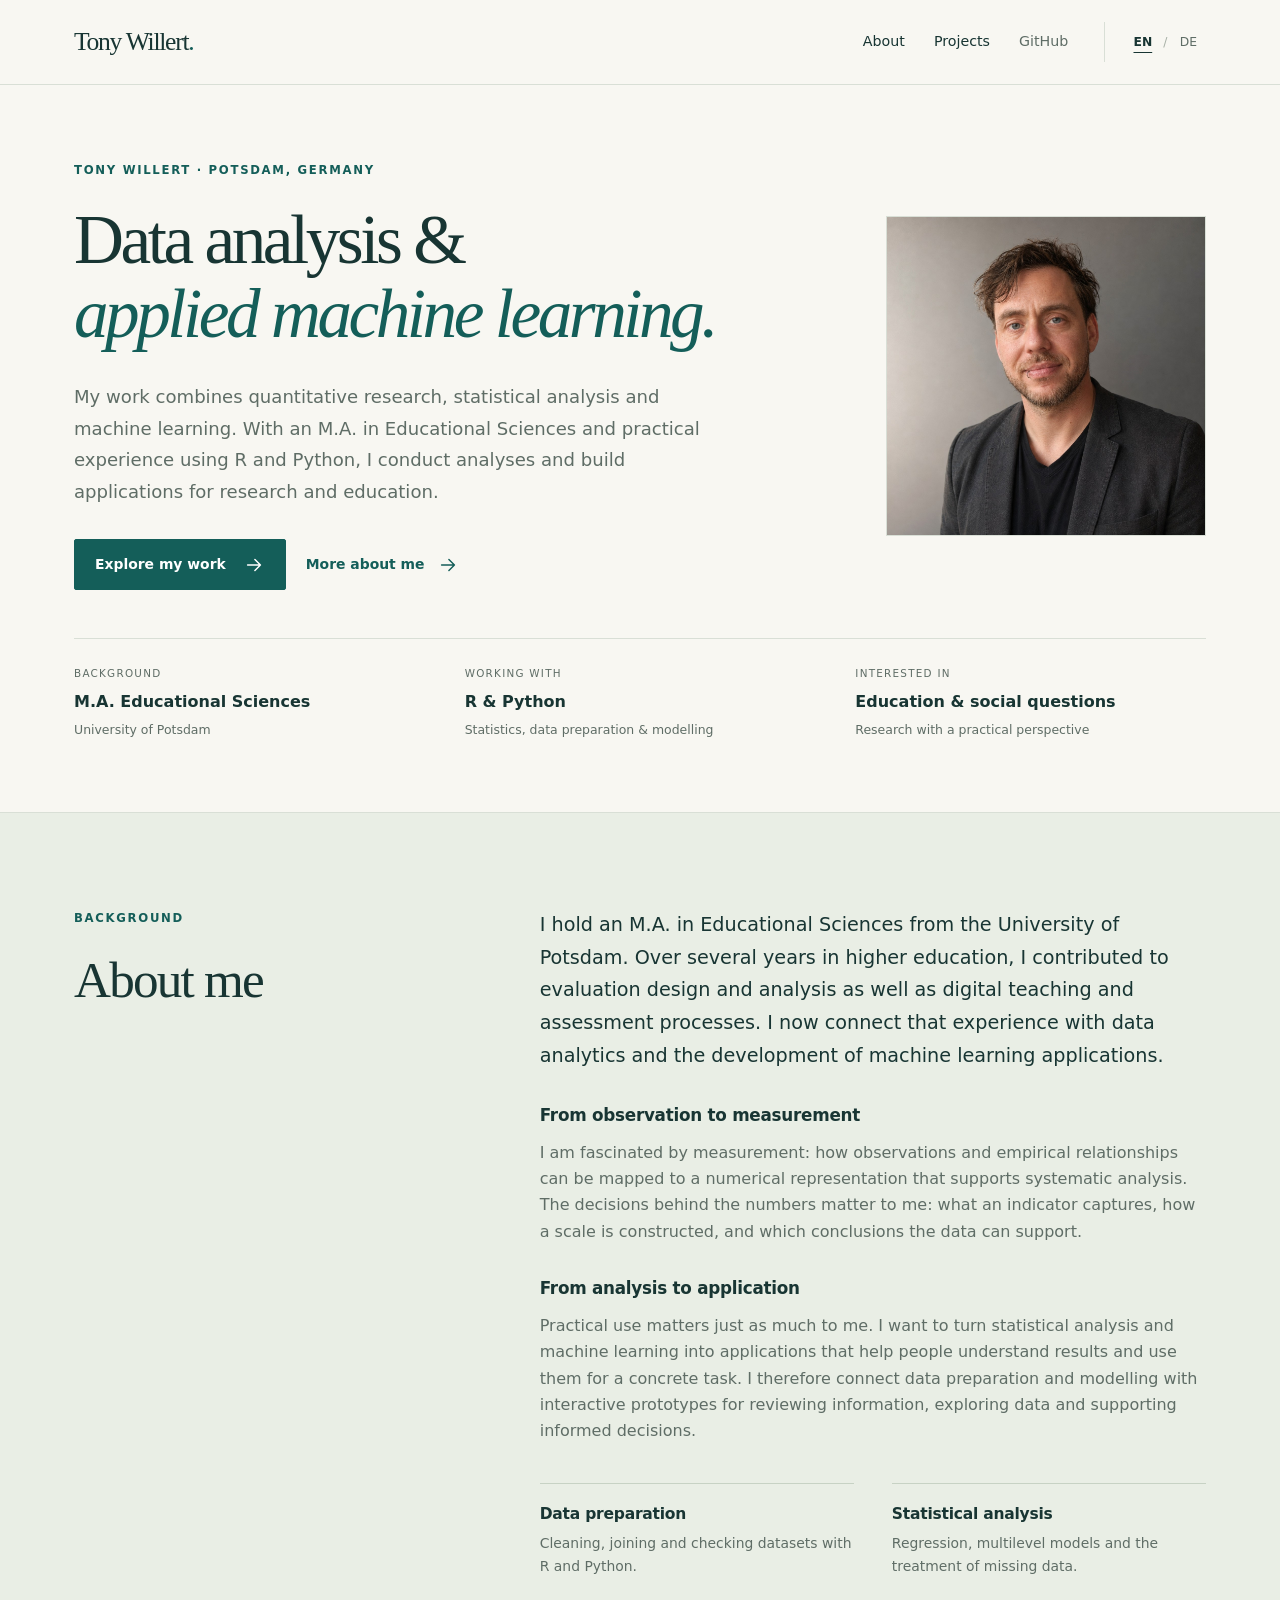
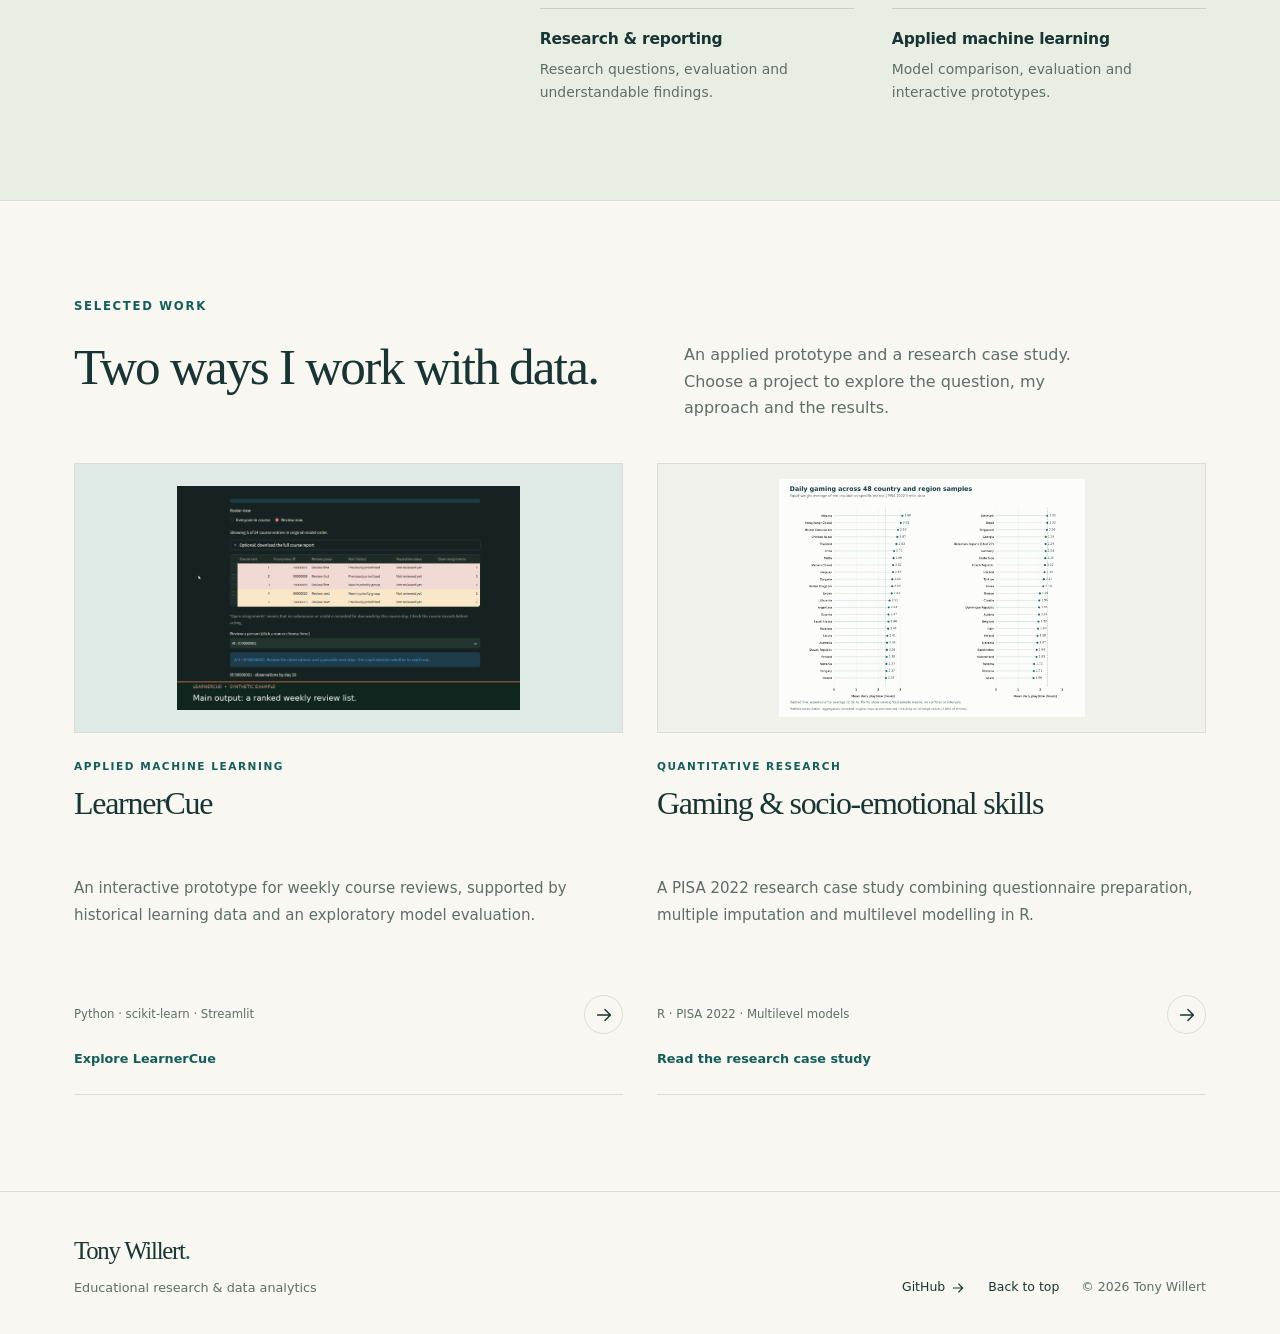
==== commit a247b0da: "Update bilingual headline to data analysis and applied machine learning" ====
--- a/index.html
+++ b/index.html
@@ -1,7 +1,7 @@
 <!doctype html>
 <html lang="en"><head><meta charset="utf-8"><meta name="viewport" content="width=device-width, initial-scale=1">
-<meta name="theme-color" content="#123d3b"><meta name="description" content="Tony Willert: data analysis with R and Python, quantitative research, and selected projects in education and machine learning.">
-<title>Tony Willert | Data analysis & educational research</title><link rel="canonical" href="https://tonywillert.github.io/Portfolio/">
+<meta name="theme-color" content="#123d3b"><meta name="description" content="Tony Willert: data analysis and applied machine learning with R and Python. Quantitative research, statistical modelling and practical applications.">
+<title>Tony Willert | Data analysis & applied machine learning</title><link rel="canonical" href="https://tonywillert.github.io/Portfolio/">
 <link rel="icon" type="image/svg+xml" href="./assets/favicon.svg"><link rel="stylesheet" href="./assets/site.css?v=4717f4c5dc">
-<script src="./assets/translations.js?v=a433306fc2" defer></script><script src="./assets/site.js?v=17b4e15721" defer></script>
-</head><body id="top" data-page="home" data-base="./"><a class="skip-link" href="#main"><span data-i18n-html="skip">Skip to content</span></a><header class="site-header"><div class="header-inner"><a href="./" class="wordmark" data-local="" aria-label="Tony Willert — home" data-i18n-label="brand.label">Tony Willert<span class="wordmark-dot" aria-hidden="true">.</span></a><nav class="site-nav" aria-label="Main navigation" data-i18n-label="nav.label"><a class="nav-secondary" href="./#about" data-local="#about"><span data-i18n-html="nav.about">About</span></a><a href="./#projects" data-local="#projects"><span data-i18n-html="nav.projects">Projects</span></a><a class="nav-secondary github-nav" href="https://github.com/TonyWillert">GitHub</a></nav><div class="language-switch" role="group" aria-label="Language / Sprache"><button type="button" data-language="en" lang="en" aria-label="Switch to English" aria-pressed="true">EN</button><span aria-hidden="true">/</span><button type="button" data-language="de" lang="de" aria-label="Auf Deutsch wechseln" aria-pressed="false">DE</button></div></div></header><main id="main"><section class="hero container" aria-labelledby="home-heading"><div class="hero-copy"><p data-i18n-html="home.eyebrow" class="eyebrow">Tony Willert · Potsdam, Germany</p><h1 data-i18n-html="home.heading" id="home-heading">Data analysis for<br><em>research &amp; education.</em></h1><p data-i18n-html="home.intro" class="hero-intro">My work combines quantitative research, statistical analysis and machine learning. With an M.A. in Educational Sciences and practical experience using R and Python, I conduct analyses and build applications for research and education.</p><div class="actions"><a class="button primary" href="./#projects" data-local="#projects"><span data-i18n-html="home.cta">Explore my work</span><svg aria-hidden="true" viewBox="0 0 24 24" fill="none"><path d="M5 12h14m-6-6 6 6-6 6" stroke="currentColor" stroke-width="1.6" stroke-linecap="round" stroke-linejoin="round"/></svg></a><a class="text-link" href="./#about" data-local="#about"><span data-i18n-html="home.aboutcta">More about me</span><svg aria-hidden="true" viewBox="0 0 24 24" fill="none"><path d="M5 12h14m-6-6 6 6-6 6" stroke="currentColor" stroke-width="1.6" stroke-linecap="round" stroke-linejoin="round"/></svg></a></div></div><figure class="hero-portrait"><img src="./assets/tony-willert-portrait.jpg" alt="Portrait of Tony Willert." data-i18n-alt="image.portrait" class="" width="1254" height="1254" loading="eager" fetchpriority="high" decoding="async"></figure><aside class="profile-notes" aria-label="Background and interests" data-i18n-label="home.notes"><dl><div><dt data-i18n-html="home.fact1label">Background</dt><dd data-i18n-html="home.fact1">M.A. Educational Sciences</dd><dd data-i18n-html="home.fact1sub" class="note-detail">University of Potsdam</dd></div><div><dt data-i18n-html="home.fact2label">Working with</dt><dd data-i18n-html="home.fact2">R & Python</dd><dd data-i18n-html="home.fact2sub" class="note-detail">Statistics, data preparation & modelling</dd></div><div><dt data-i18n-html="home.fact3label">Interested in</dt><dd data-i18n-html="home.fact3">Education & social questions</dd><dd data-i18n-html="home.fact3sub" class="note-detail">Research with a practical perspective</dd></div></dl></aside></section><section id="about" class="about-section section"><div class="container about-grid"><div><p data-i18n-html="home.aboutlabel" class="eyebrow">Background</p><h2 data-i18n-html="home.aboutheading">About me</h2></div><div class="about-copy"><p data-i18n-html="home.about1" class="lead">I hold an M.A. in Educational Sciences from the University of Potsdam. Over several years in higher education, I contributed to evaluation design and analysis as well as digital teaching and assessment processes. I now connect that experience with data analytics and the development of machine learning applications.</p><h3 data-i18n-html="home.motivationheading" class="about-subheading">From observation to measurement</h3><p data-i18n-html="home.about2">I am fascinated by measurement: how observations and empirical relationships can be mapped to a numerical representation that supports systematic analysis. The decisions behind the numbers matter to me: what an indicator captures, how a scale is constructed, and which conclusions the data can support.</p><h3 data-i18n-html="home.applicationheading" class="about-subheading">From analysis to application</h3><p data-i18n-html="home.about3">Practical use matters just as much to me. I want to turn statistical analysis and machine learning into applications that help people understand results and use them for a concrete task. I therefore connect data preparation and modelling with interactive prototypes for reviewing information, exploring data and supporting informed decisions.</p><div class="capabilities"><div><h3 data-i18n-html="home.skill1">Data preparation</h3><p data-i18n-html="home.skill1body">Cleaning, joining and checking datasets with R and Python.</p></div><div><h3 data-i18n-html="home.skill2">Statistical analysis</h3><p data-i18n-html="home.skill2body">Regression, multilevel models and the treatment of missing data.</p></div><div><h3 data-i18n-html="home.skill3">Research & reporting</h3><p data-i18n-html="home.skill3body">Research questions, evaluation and understandable findings.</p></div><div><h3 data-i18n-html="home.skill4">Applied machine learning</h3><p data-i18n-html="home.skill4body">Model comparison, evaluation and interactive prototypes.</p></div></div></div></div></section><section id="projects" class="work-section section container"><p data-i18n-html="home.worklabel" class="eyebrow">Selected work</p><div class="section-heading"><h2 data-i18n-html="home.workheading">Two ways I work with data.</h2><p data-i18n-html="home.workintro">An applied prototype and a research case study. Choose a project to explore the question, my approach and the results.</p></div><div class="project-grid"><a id="learnercue" class="project-card" href="./projects/learnercue/" data-local="projects/learnercue/"><div class="project-image project-image-1"><img src="./assets/learnercue-review-list.png" alt="LearnerCue screenshot showing synthetic course records in a weekly review list." data-i18n-alt="image.learner" class="" loading="lazy" decoding="async"></div><div class="project-copy"><p data-i18n-html="home.card1type" class="eyebrow">Applied machine learning</p><h3 data-i18n-html="home.card1title">LearnerCue</h3><p data-i18n-html="home.card1body" class="project-summary">An interactive prototype for weekly course reviews, supported by historical learning data and an exploratory model evaluation.</p><div class="card-bottom"><span data-i18n-html="home.card1tools" class="project-tools">Python · scikit-learn · Streamlit</span><span class="card-arrow"><svg aria-hidden="true" viewBox="0 0 24 24" fill="none"><path d="M5 12h14m-6-6 6 6-6 6" stroke="currentColor" stroke-width="1.6" stroke-linecap="round" stroke-linejoin="round"/></svg></span></div><span data-i18n-html="home.card1cta" class="card-cta">Explore LearnerCue</span></div></a><a id="pisa2022-gaming" class="project-card" href="./projects/pisa2022/" data-local="projects/pisa2022/"><div class="project-image project-image-2"><img src="./assets/pisa2022-daily-playtime.png" alt="Descriptive daily gaming means for 48 country and region samples, averaged equally across ten imputations." data-i18n-alt="image.pisa" class="" loading="lazy" decoding="async"></div><div class="project-copy"><p data-i18n-html="home.card2type" class="eyebrow">Quantitative research</p><h3 data-i18n-html="home.card2title">Gaming & socio-emotional skills</h3><p data-i18n-html="home.card2body" class="project-summary">A PISA 2022 research case study combining questionnaire preparation, multiple imputation and multilevel modelling in R.</p><div class="card-bottom"><span data-i18n-html="home.card2tools" class="project-tools">R · PISA 2022 · Multilevel models</span><span class="card-arrow"><svg aria-hidden="true" viewBox="0 0 24 24" fill="none"><path d="M5 12h14m-6-6 6 6-6 6" stroke="currentColor" stroke-width="1.6" stroke-linecap="round" stroke-linejoin="round"/></svg></span></div><span data-i18n-html="home.card2cta" class="card-cta">Read the research case study</span></div></a></div></section></main><footer class="site-footer"><div class="footer-inner"><div><a class="wordmark" href="./" data-local="">Tony Willert<span class="wordmark-dot" aria-hidden="true">.</span></a><p data-i18n-html="footer.role">Educational research & data analytics</p></div><div class="footer-links"><a href="https://github.com/TonyWillert">GitHub <svg aria-hidden="true" viewBox="0 0 24 24" fill="none"><path d="M5 12h14m-6-6 6 6-6 6" stroke="currentColor" stroke-width="1.6" stroke-linecap="round" stroke-linejoin="round"/></svg></a><a href="#top"><span data-i18n-html="footer.top">Back to top</span></a><span class="copyright">© 2026 Tony Willert</span></div></div></footer></body></html>+<script src="./assets/translations.js?v=eb78608206" defer></script><script src="./assets/site.js?v=17b4e15721" defer></script>
+</head><body id="top" data-page="home" data-base="./"><a class="skip-link" href="#main"><span data-i18n-html="skip">Skip to content</span></a><header class="site-header"><div class="header-inner"><a href="./" class="wordmark" data-local="" aria-label="Tony Willert — home" data-i18n-label="brand.label">Tony Willert<span class="wordmark-dot" aria-hidden="true">.</span></a><nav class="site-nav" aria-label="Main navigation" data-i18n-label="nav.label"><a class="nav-secondary" href="./#about" data-local="#about"><span data-i18n-html="nav.about">About</span></a><a href="./#projects" data-local="#projects"><span data-i18n-html="nav.projects">Projects</span></a><a class="nav-secondary github-nav" href="https://github.com/TonyWillert">GitHub</a></nav><div class="language-switch" role="group" aria-label="Language / Sprache"><button type="button" data-language="en" lang="en" aria-label="Switch to English" aria-pressed="true">EN</button><span aria-hidden="true">/</span><button type="button" data-language="de" lang="de" aria-label="Auf Deutsch wechseln" aria-pressed="false">DE</button></div></div></header><main id="main"><section class="hero container" aria-labelledby="home-heading"><div class="hero-copy"><p data-i18n-html="home.eyebrow" class="eyebrow">Tony Willert · Potsdam, Germany</p><h1 data-i18n-html="home.heading" id="home-heading">Data analysis &amp;<br><em>applied machine learning.</em></h1><p data-i18n-html="home.intro" class="hero-intro">My work combines quantitative research, statistical analysis and machine learning. With an M.A. in Educational Sciences and practical experience using R and Python, I conduct analyses and build applications for research and education.</p><div class="actions"><a class="button primary" href="./#projects" data-local="#projects"><span data-i18n-html="home.cta">Explore my work</span><svg aria-hidden="true" viewBox="0 0 24 24" fill="none"><path d="M5 12h14m-6-6 6 6-6 6" stroke="currentColor" stroke-width="1.6" stroke-linecap="round" stroke-linejoin="round"/></svg></a><a class="text-link" href="./#about" data-local="#about"><span data-i18n-html="home.aboutcta">More about me</span><svg aria-hidden="true" viewBox="0 0 24 24" fill="none"><path d="M5 12h14m-6-6 6 6-6 6" stroke="currentColor" stroke-width="1.6" stroke-linecap="round" stroke-linejoin="round"/></svg></a></div></div><figure class="hero-portrait"><img src="./assets/tony-willert-portrait.jpg" alt="Portrait of Tony Willert." data-i18n-alt="image.portrait" class="" width="1254" height="1254" loading="eager" fetchpriority="high" decoding="async"></figure><aside class="profile-notes" aria-label="Background and interests" data-i18n-label="home.notes"><dl><div><dt data-i18n-html="home.fact1label">Background</dt><dd data-i18n-html="home.fact1">M.A. Educational Sciences</dd><dd data-i18n-html="home.fact1sub" class="note-detail">University of Potsdam</dd></div><div><dt data-i18n-html="home.fact2label">Working with</dt><dd data-i18n-html="home.fact2">R & Python</dd><dd data-i18n-html="home.fact2sub" class="note-detail">Statistics, data preparation & modelling</dd></div><div><dt data-i18n-html="home.fact3label">Interested in</dt><dd data-i18n-html="home.fact3">Education & social questions</dd><dd data-i18n-html="home.fact3sub" class="note-detail">Research with a practical perspective</dd></div></dl></aside></section><section id="about" class="about-section section"><div class="container about-grid"><div><p data-i18n-html="home.aboutlabel" class="eyebrow">Background</p><h2 data-i18n-html="home.aboutheading">About me</h2></div><div class="about-copy"><p data-i18n-html="home.about1" class="lead">I hold an M.A. in Educational Sciences from the University of Potsdam. Over several years in higher education, I contributed to evaluation design and analysis as well as digital teaching and assessment processes. I now connect that experience with data analytics and the development of machine learning applications.</p><h3 data-i18n-html="home.motivationheading" class="about-subheading">From observation to measurement</h3><p data-i18n-html="home.about2">I am fascinated by measurement: how observations and empirical relationships can be mapped to a numerical representation that supports systematic analysis. The decisions behind the numbers matter to me: what an indicator captures, how a scale is constructed, and which conclusions the data can support.</p><h3 data-i18n-html="home.applicationheading" class="about-subheading">From analysis to application</h3><p data-i18n-html="home.about3">Practical use matters just as much to me. I want to turn statistical analysis and machine learning into applications that help people understand results and use them for a concrete task. I therefore connect data preparation and modelling with interactive prototypes for reviewing information, exploring data and supporting informed decisions.</p><div class="capabilities"><div><h3 data-i18n-html="home.skill1">Data preparation</h3><p data-i18n-html="home.skill1body">Cleaning, joining and checking datasets with R and Python.</p></div><div><h3 data-i18n-html="home.skill2">Statistical analysis</h3><p data-i18n-html="home.skill2body">Regression, multilevel models and the treatment of missing data.</p></div><div><h3 data-i18n-html="home.skill3">Research & reporting</h3><p data-i18n-html="home.skill3body">Research questions, evaluation and understandable findings.</p></div><div><h3 data-i18n-html="home.skill4">Applied machine learning</h3><p data-i18n-html="home.skill4body">Model comparison, evaluation and interactive prototypes.</p></div></div></div></div></section><section id="projects" class="work-section section container"><p data-i18n-html="home.worklabel" class="eyebrow">Selected work</p><div class="section-heading"><h2 data-i18n-html="home.workheading">Two ways I work with data.</h2><p data-i18n-html="home.workintro">An applied prototype and a research case study. Choose a project to explore the question, my approach and the results.</p></div><div class="project-grid"><a id="learnercue" class="project-card" href="./projects/learnercue/" data-local="projects/learnercue/"><div class="project-image project-image-1"><img src="./assets/learnercue-review-list.png" alt="LearnerCue screenshot showing synthetic course records in a weekly review list." data-i18n-alt="image.learner" class="" loading="lazy" decoding="async"></div><div class="project-copy"><p data-i18n-html="home.card1type" class="eyebrow">Applied machine learning</p><h3 data-i18n-html="home.card1title">LearnerCue</h3><p data-i18n-html="home.card1body" class="project-summary">An interactive prototype for weekly course reviews, supported by historical learning data and an exploratory model evaluation.</p><div class="card-bottom"><span data-i18n-html="home.card1tools" class="project-tools">Python · scikit-learn · Streamlit</span><span class="card-arrow"><svg aria-hidden="true" viewBox="0 0 24 24" fill="none"><path d="M5 12h14m-6-6 6 6-6 6" stroke="currentColor" stroke-width="1.6" stroke-linecap="round" stroke-linejoin="round"/></svg></span></div><span data-i18n-html="home.card1cta" class="card-cta">Explore LearnerCue</span></div></a><a id="pisa2022-gaming" class="project-card" href="./projects/pisa2022/" data-local="projects/pisa2022/"><div class="project-image project-image-2"><img src="./assets/pisa2022-daily-playtime.png" alt="Descriptive daily gaming means for 48 country and region samples, averaged equally across ten imputations." data-i18n-alt="image.pisa" class="" loading="lazy" decoding="async"></div><div class="project-copy"><p data-i18n-html="home.card2type" class="eyebrow">Quantitative research</p><h3 data-i18n-html="home.card2title">Gaming & socio-emotional skills</h3><p data-i18n-html="home.card2body" class="project-summary">A PISA 2022 research case study combining questionnaire preparation, multiple imputation and multilevel modelling in R.</p><div class="card-bottom"><span data-i18n-html="home.card2tools" class="project-tools">R · PISA 2022 · Multilevel models</span><span class="card-arrow"><svg aria-hidden="true" viewBox="0 0 24 24" fill="none"><path d="M5 12h14m-6-6 6 6-6 6" stroke="currentColor" stroke-width="1.6" stroke-linecap="round" stroke-linejoin="round"/></svg></span></div><span data-i18n-html="home.card2cta" class="card-cta">Read the research case study</span></div></a></div></section></main><footer class="site-footer"><div class="footer-inner"><div><a class="wordmark" href="./" data-local="">Tony Willert<span class="wordmark-dot" aria-hidden="true">.</span></a><p data-i18n-html="footer.role">Educational research & data analytics</p></div><div class="footer-links"><a href="https://github.com/TonyWillert">GitHub <svg aria-hidden="true" viewBox="0 0 24 24" fill="none"><path d="M5 12h14m-6-6 6 6-6 6" stroke="currentColor" stroke-width="1.6" stroke-linecap="round" stroke-linejoin="round"/></svg></a><a href="#top"><span data-i18n-html="footer.top">Back to top</span></a><span class="copyright">© 2026 Tony Willert</span></div></div></footer></body></html>
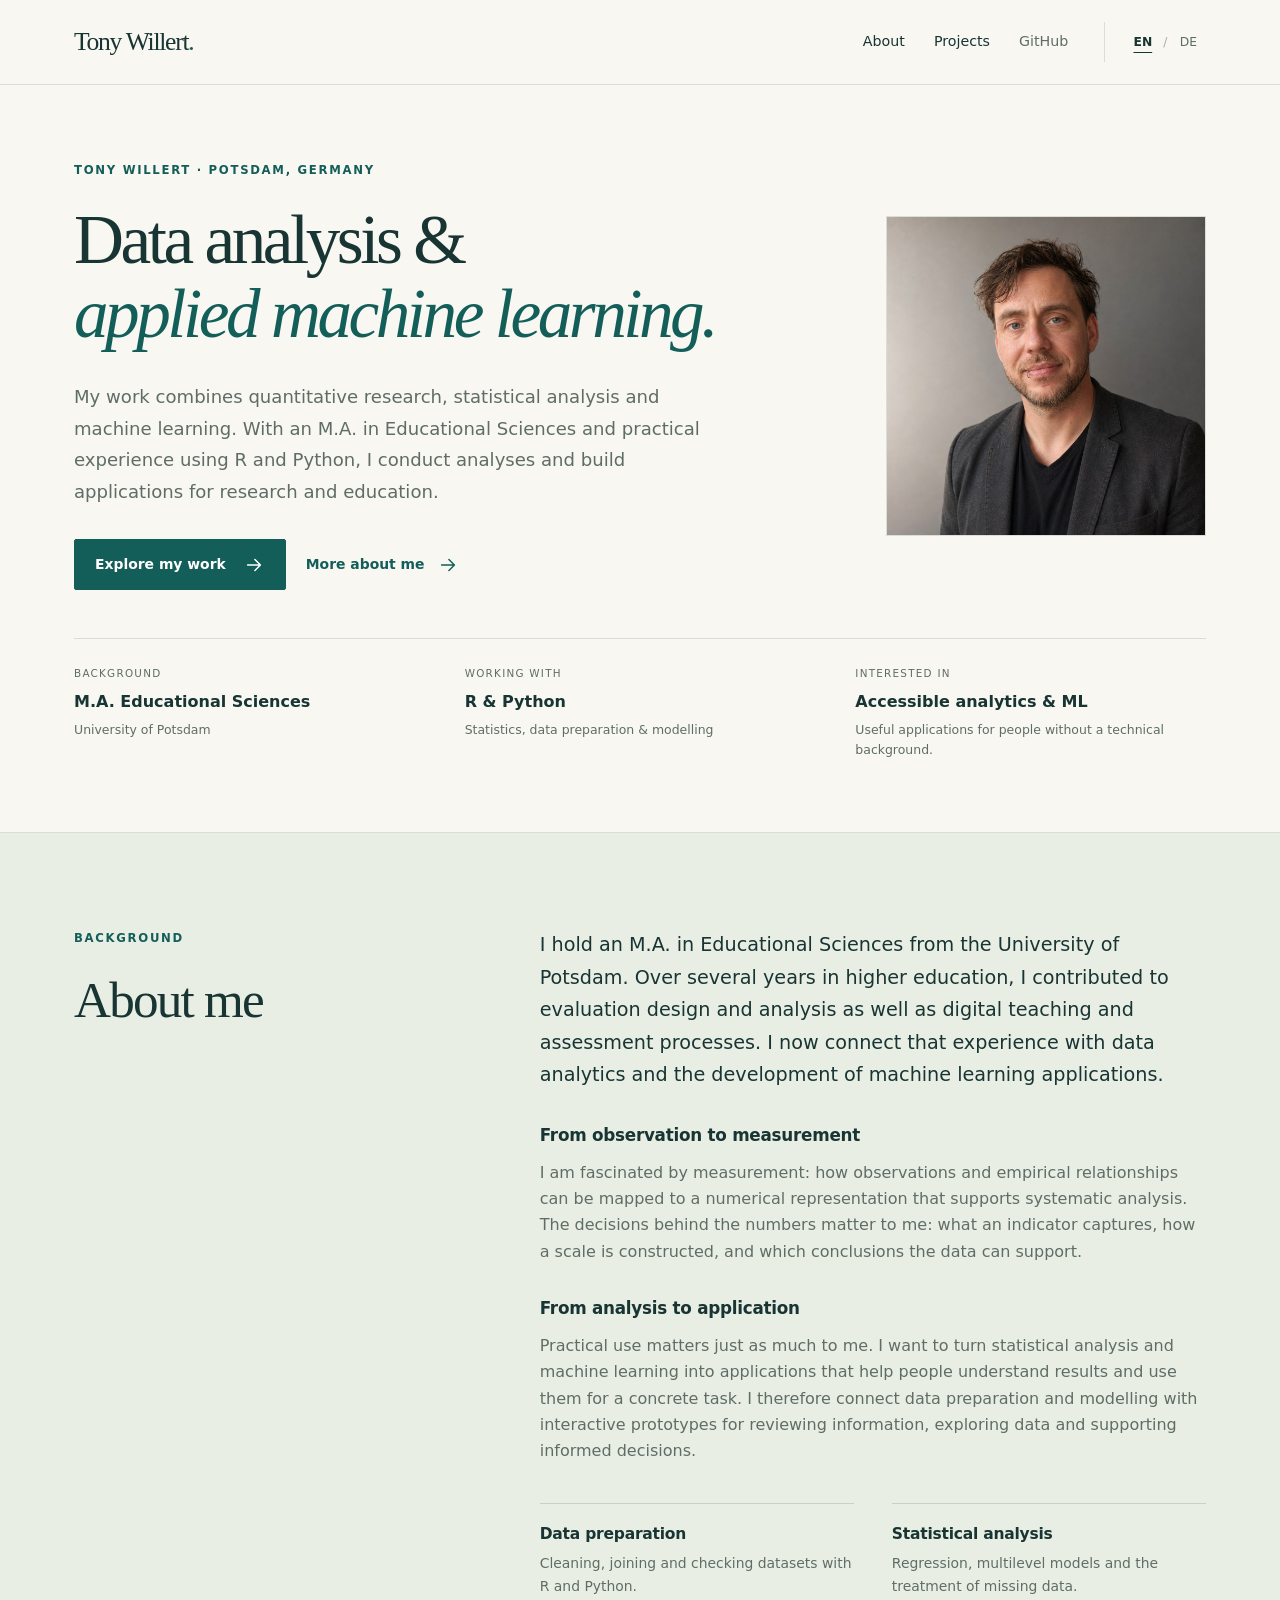
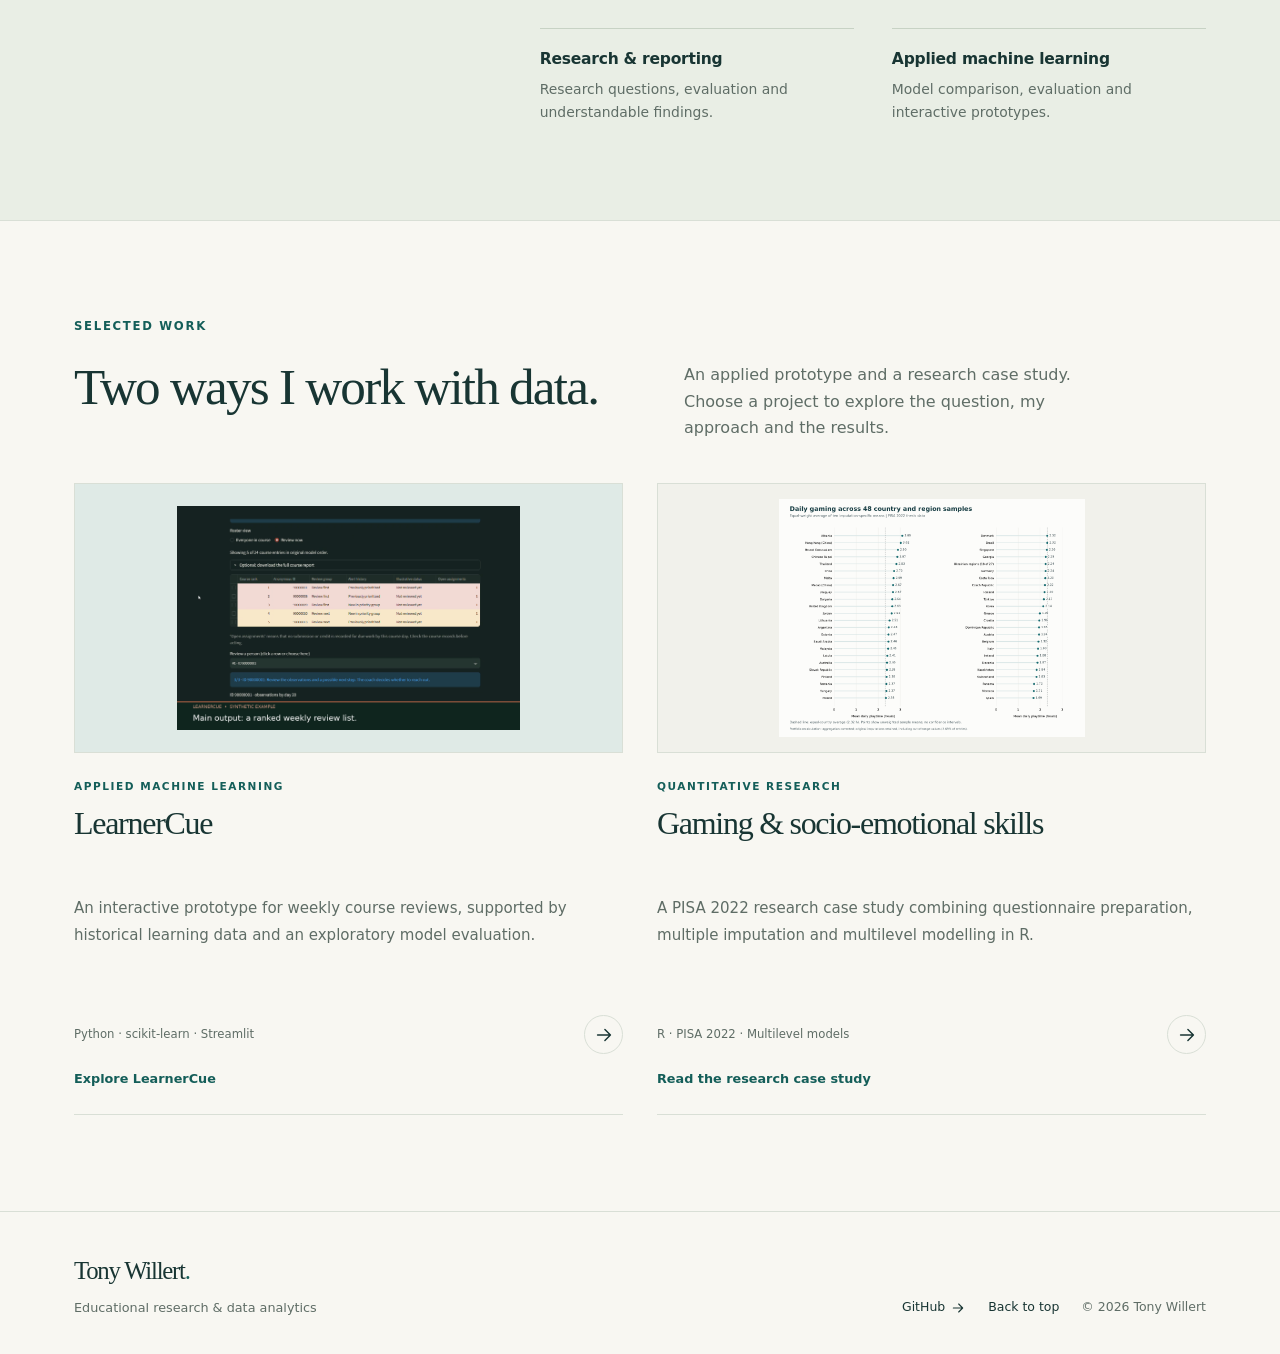
==== commit 5d1fdfb5: "Focus interests on accessible analytics and useful ML applications" ====
--- a/index.html
+++ b/index.html
@@ -3,5 +3,5 @@
 <meta name="theme-color" content="#123d3b"><meta name="description" content="Tony Willert: data analysis and applied machine learning with R and Python. Quantitative research, statistical modelling and practical applications.">
 <title>Tony Willert | Data analysis & applied machine learning</title><link rel="canonical" href="https://tonywillert.github.io/Portfolio/">
 <link rel="icon" type="image/svg+xml" href="./assets/favicon.svg"><link rel="stylesheet" href="./assets/site.css?v=4717f4c5dc">
-<script src="./assets/translations.js?v=eb78608206" defer></script><script src="./assets/site.js?v=17b4e15721" defer></script>
-</head><body id="top" data-page="home" data-base="./"><a class="skip-link" href="#main"><span data-i18n-html="skip">Skip to content</span></a><header class="site-header"><div class="header-inner"><a href="./" class="wordmark" data-local="" aria-label="Tony Willert — home" data-i18n-label="brand.label">Tony Willert<span class="wordmark-dot" aria-hidden="true">.</span></a><nav class="site-nav" aria-label="Main navigation" data-i18n-label="nav.label"><a class="nav-secondary" href="./#about" data-local="#about"><span data-i18n-html="nav.about">About</span></a><a href="./#projects" data-local="#projects"><span data-i18n-html="nav.projects">Projects</span></a><a class="nav-secondary github-nav" href="https://github.com/TonyWillert">GitHub</a></nav><div class="language-switch" role="group" aria-label="Language / Sprache"><button type="button" data-language="en" lang="en" aria-label="Switch to English" aria-pressed="true">EN</button><span aria-hidden="true">/</span><button type="button" data-language="de" lang="de" aria-label="Auf Deutsch wechseln" aria-pressed="false">DE</button></div></div></header><main id="main"><section class="hero container" aria-labelledby="home-heading"><div class="hero-copy"><p data-i18n-html="home.eyebrow" class="eyebrow">Tony Willert · Potsdam, Germany</p><h1 data-i18n-html="home.heading" id="home-heading">Data analysis &amp;<br><em>applied machine learning.</em></h1><p data-i18n-html="home.intro" class="hero-intro">My work combines quantitative research, statistical analysis and machine learning. With an M.A. in Educational Sciences and practical experience using R and Python, I conduct analyses and build applications for research and education.</p><div class="actions"><a class="button primary" href="./#projects" data-local="#projects"><span data-i18n-html="home.cta">Explore my work</span><svg aria-hidden="true" viewBox="0 0 24 24" fill="none"><path d="M5 12h14m-6-6 6 6-6 6" stroke="currentColor" stroke-width="1.6" stroke-linecap="round" stroke-linejoin="round"/></svg></a><a class="text-link" href="./#about" data-local="#about"><span data-i18n-html="home.aboutcta">More about me</span><svg aria-hidden="true" viewBox="0 0 24 24" fill="none"><path d="M5 12h14m-6-6 6 6-6 6" stroke="currentColor" stroke-width="1.6" stroke-linecap="round" stroke-linejoin="round"/></svg></a></div></div><figure class="hero-portrait"><img src="./assets/tony-willert-portrait.jpg" alt="Portrait of Tony Willert." data-i18n-alt="image.portrait" class="" width="1254" height="1254" loading="eager" fetchpriority="high" decoding="async"></figure><aside class="profile-notes" aria-label="Background and interests" data-i18n-label="home.notes"><dl><div><dt data-i18n-html="home.fact1label">Background</dt><dd data-i18n-html="home.fact1">M.A. Educational Sciences</dd><dd data-i18n-html="home.fact1sub" class="note-detail">University of Potsdam</dd></div><div><dt data-i18n-html="home.fact2label">Working with</dt><dd data-i18n-html="home.fact2">R & Python</dd><dd data-i18n-html="home.fact2sub" class="note-detail">Statistics, data preparation & modelling</dd></div><div><dt data-i18n-html="home.fact3label">Interested in</dt><dd data-i18n-html="home.fact3">Education & social questions</dd><dd data-i18n-html="home.fact3sub" class="note-detail">Research with a practical perspective</dd></div></dl></aside></section><section id="about" class="about-section section"><div class="container about-grid"><div><p data-i18n-html="home.aboutlabel" class="eyebrow">Background</p><h2 data-i18n-html="home.aboutheading">About me</h2></div><div class="about-copy"><p data-i18n-html="home.about1" class="lead">I hold an M.A. in Educational Sciences from the University of Potsdam. Over several years in higher education, I contributed to evaluation design and analysis as well as digital teaching and assessment processes. I now connect that experience with data analytics and the development of machine learning applications.</p><h3 data-i18n-html="home.motivationheading" class="about-subheading">From observation to measurement</h3><p data-i18n-html="home.about2">I am fascinated by measurement: how observations and empirical relationships can be mapped to a numerical representation that supports systematic analysis. The decisions behind the numbers matter to me: what an indicator captures, how a scale is constructed, and which conclusions the data can support.</p><h3 data-i18n-html="home.applicationheading" class="about-subheading">From analysis to application</h3><p data-i18n-html="home.about3">Practical use matters just as much to me. I want to turn statistical analysis and machine learning into applications that help people understand results and use them for a concrete task. I therefore connect data preparation and modelling with interactive prototypes for reviewing information, exploring data and supporting informed decisions.</p><div class="capabilities"><div><h3 data-i18n-html="home.skill1">Data preparation</h3><p data-i18n-html="home.skill1body">Cleaning, joining and checking datasets with R and Python.</p></div><div><h3 data-i18n-html="home.skill2">Statistical analysis</h3><p data-i18n-html="home.skill2body">Regression, multilevel models and the treatment of missing data.</p></div><div><h3 data-i18n-html="home.skill3">Research & reporting</h3><p data-i18n-html="home.skill3body">Research questions, evaluation and understandable findings.</p></div><div><h3 data-i18n-html="home.skill4">Applied machine learning</h3><p data-i18n-html="home.skill4body">Model comparison, evaluation and interactive prototypes.</p></div></div></div></div></section><section id="projects" class="work-section section container"><p data-i18n-html="home.worklabel" class="eyebrow">Selected work</p><div class="section-heading"><h2 data-i18n-html="home.workheading">Two ways I work with data.</h2><p data-i18n-html="home.workintro">An applied prototype and a research case study. Choose a project to explore the question, my approach and the results.</p></div><div class="project-grid"><a id="learnercue" class="project-card" href="./projects/learnercue/" data-local="projects/learnercue/"><div class="project-image project-image-1"><img src="./assets/learnercue-review-list.png" alt="LearnerCue screenshot showing synthetic course records in a weekly review list." data-i18n-alt="image.learner" class="" loading="lazy" decoding="async"></div><div class="project-copy"><p data-i18n-html="home.card1type" class="eyebrow">Applied machine learning</p><h3 data-i18n-html="home.card1title">LearnerCue</h3><p data-i18n-html="home.card1body" class="project-summary">An interactive prototype for weekly course reviews, supported by historical learning data and an exploratory model evaluation.</p><div class="card-bottom"><span data-i18n-html="home.card1tools" class="project-tools">Python · scikit-learn · Streamlit</span><span class="card-arrow"><svg aria-hidden="true" viewBox="0 0 24 24" fill="none"><path d="M5 12h14m-6-6 6 6-6 6" stroke="currentColor" stroke-width="1.6" stroke-linecap="round" stroke-linejoin="round"/></svg></span></div><span data-i18n-html="home.card1cta" class="card-cta">Explore LearnerCue</span></div></a><a id="pisa2022-gaming" class="project-card" href="./projects/pisa2022/" data-local="projects/pisa2022/"><div class="project-image project-image-2"><img src="./assets/pisa2022-daily-playtime.png" alt="Descriptive daily gaming means for 48 country and region samples, averaged equally across ten imputations." data-i18n-alt="image.pisa" class="" loading="lazy" decoding="async"></div><div class="project-copy"><p data-i18n-html="home.card2type" class="eyebrow">Quantitative research</p><h3 data-i18n-html="home.card2title">Gaming & socio-emotional skills</h3><p data-i18n-html="home.card2body" class="project-summary">A PISA 2022 research case study combining questionnaire preparation, multiple imputation and multilevel modelling in R.</p><div class="card-bottom"><span data-i18n-html="home.card2tools" class="project-tools">R · PISA 2022 · Multilevel models</span><span class="card-arrow"><svg aria-hidden="true" viewBox="0 0 24 24" fill="none"><path d="M5 12h14m-6-6 6 6-6 6" stroke="currentColor" stroke-width="1.6" stroke-linecap="round" stroke-linejoin="round"/></svg></span></div><span data-i18n-html="home.card2cta" class="card-cta">Read the research case study</span></div></a></div></section></main><footer class="site-footer"><div class="footer-inner"><div><a class="wordmark" href="./" data-local="">Tony Willert<span class="wordmark-dot" aria-hidden="true">.</span></a><p data-i18n-html="footer.role">Educational research & data analytics</p></div><div class="footer-links"><a href="https://github.com/TonyWillert">GitHub <svg aria-hidden="true" viewBox="0 0 24 24" fill="none"><path d="M5 12h14m-6-6 6 6-6 6" stroke="currentColor" stroke-width="1.6" stroke-linecap="round" stroke-linejoin="round"/></svg></a><a href="#top"><span data-i18n-html="footer.top">Back to top</span></a><span class="copyright">© 2026 Tony Willert</span></div></div></footer></body></html>+<script src="./assets/translations.js?v=73f846846c" defer></script><script src="./assets/site.js?v=17b4e15721" defer></script>
+</head><body id="top" data-page="home" data-base="./"><a class="skip-link" href="#main"><span data-i18n-html="skip">Skip to content</span></a><header class="site-header"><div class="header-inner"><a href="./" class="wordmark" data-local="" aria-label="Tony Willert — home" data-i18n-label="brand.label">Tony Willert<span class="wordmark-dot" aria-hidden="true">.</span></a><nav class="site-nav" aria-label="Main navigation" data-i18n-label="nav.label"><a class="nav-secondary" href="./#about" data-local="#about"><span data-i18n-html="nav.about">About</span></a><a href="./#projects" data-local="#projects"><span data-i18n-html="nav.projects">Projects</span></a><a class="nav-secondary github-nav" href="https://github.com/TonyWillert">GitHub</a></nav><div class="language-switch" role="group" aria-label="Language / Sprache"><button type="button" data-language="en" lang="en" aria-label="Switch to English" aria-pressed="true">EN</button><span aria-hidden="true">/</span><button type="button" data-language="de" lang="de" aria-label="Auf Deutsch wechseln" aria-pressed="false">DE</button></div></div></header><main id="main"><section class="hero container" aria-labelledby="home-heading"><div class="hero-copy"><p data-i18n-html="home.eyebrow" class="eyebrow">Tony Willert · Potsdam, Germany</p><h1 data-i18n-html="home.heading" id="home-heading">Data analysis &amp;<br><em>applied machine learning.</em></h1><p data-i18n-html="home.intro" class="hero-intro">My work combines quantitative research, statistical analysis and machine learning. With an M.A. in Educational Sciences and practical experience using R and Python, I conduct analyses and build applications for research and education.</p><div class="actions"><a class="button primary" href="./#projects" data-local="#projects"><span data-i18n-html="home.cta">Explore my work</span><svg aria-hidden="true" viewBox="0 0 24 24" fill="none"><path d="M5 12h14m-6-6 6 6-6 6" stroke="currentColor" stroke-width="1.6" stroke-linecap="round" stroke-linejoin="round"/></svg></a><a class="text-link" href="./#about" data-local="#about"><span data-i18n-html="home.aboutcta">More about me</span><svg aria-hidden="true" viewBox="0 0 24 24" fill="none"><path d="M5 12h14m-6-6 6 6-6 6" stroke="currentColor" stroke-width="1.6" stroke-linecap="round" stroke-linejoin="round"/></svg></a></div></div><figure class="hero-portrait"><img src="./assets/tony-willert-portrait.jpg" alt="Portrait of Tony Willert." data-i18n-alt="image.portrait" class="" width="1254" height="1254" loading="eager" fetchpriority="high" decoding="async"></figure><aside class="profile-notes" aria-label="Background and interests" data-i18n-label="home.notes"><dl><div><dt data-i18n-html="home.fact1label">Background</dt><dd data-i18n-html="home.fact1">M.A. Educational Sciences</dd><dd data-i18n-html="home.fact1sub" class="note-detail">University of Potsdam</dd></div><div><dt data-i18n-html="home.fact2label">Working with</dt><dd data-i18n-html="home.fact2">R & Python</dd><dd data-i18n-html="home.fact2sub" class="note-detail">Statistics, data preparation & modelling</dd></div><div><dt data-i18n-html="home.fact3label">Interested in</dt><dd data-i18n-html="home.fact3">Accessible analytics & ML</dd><dd data-i18n-html="home.fact3sub" class="note-detail">Useful applications for people without a technical background.</dd></div></dl></aside></section><section id="about" class="about-section section"><div class="container about-grid"><div><p data-i18n-html="home.aboutlabel" class="eyebrow">Background</p><h2 data-i18n-html="home.aboutheading">About me</h2></div><div class="about-copy"><p data-i18n-html="home.about1" class="lead">I hold an M.A. in Educational Sciences from the University of Potsdam. Over several years in higher education, I contributed to evaluation design and analysis as well as digital teaching and assessment processes. I now connect that experience with data analytics and the development of machine learning applications.</p><h3 data-i18n-html="home.motivationheading" class="about-subheading">From observation to measurement</h3><p data-i18n-html="home.about2">I am fascinated by measurement: how observations and empirical relationships can be mapped to a numerical representation that supports systematic analysis. The decisions behind the numbers matter to me: what an indicator captures, how a scale is constructed, and which conclusions the data can support.</p><h3 data-i18n-html="home.applicationheading" class="about-subheading">From analysis to application</h3><p data-i18n-html="home.about3">Practical use matters just as much to me. I want to turn statistical analysis and machine learning into applications that help people understand results and use them for a concrete task. I therefore connect data preparation and modelling with interactive prototypes for reviewing information, exploring data and supporting informed decisions.</p><div class="capabilities"><div><h3 data-i18n-html="home.skill1">Data preparation</h3><p data-i18n-html="home.skill1body">Cleaning, joining and checking datasets with R and Python.</p></div><div><h3 data-i18n-html="home.skill2">Statistical analysis</h3><p data-i18n-html="home.skill2body">Regression, multilevel models and the treatment of missing data.</p></div><div><h3 data-i18n-html="home.skill3">Research & reporting</h3><p data-i18n-html="home.skill3body">Research questions, evaluation and understandable findings.</p></div><div><h3 data-i18n-html="home.skill4">Applied machine learning</h3><p data-i18n-html="home.skill4body">Model comparison, evaluation and interactive prototypes.</p></div></div></div></div></section><section id="projects" class="work-section section container"><p data-i18n-html="home.worklabel" class="eyebrow">Selected work</p><div class="section-heading"><h2 data-i18n-html="home.workheading">Two ways I work with data.</h2><p data-i18n-html="home.workintro">An applied prototype and a research case study. Choose a project to explore the question, my approach and the results.</p></div><div class="project-grid"><a id="learnercue" class="project-card" href="./projects/learnercue/" data-local="projects/learnercue/"><div class="project-image project-image-1"><img src="./assets/learnercue-review-list.png" alt="LearnerCue screenshot showing synthetic course records in a weekly review list." data-i18n-alt="image.learner" class="" loading="lazy" decoding="async"></div><div class="project-copy"><p data-i18n-html="home.card1type" class="eyebrow">Applied machine learning</p><h3 data-i18n-html="home.card1title">LearnerCue</h3><p data-i18n-html="home.card1body" class="project-summary">An interactive prototype for weekly course reviews, supported by historical learning data and an exploratory model evaluation.</p><div class="card-bottom"><span data-i18n-html="home.card1tools" class="project-tools">Python · scikit-learn · Streamlit</span><span class="card-arrow"><svg aria-hidden="true" viewBox="0 0 24 24" fill="none"><path d="M5 12h14m-6-6 6 6-6 6" stroke="currentColor" stroke-width="1.6" stroke-linecap="round" stroke-linejoin="round"/></svg></span></div><span data-i18n-html="home.card1cta" class="card-cta">Explore LearnerCue</span></div></a><a id="pisa2022-gaming" class="project-card" href="./projects/pisa2022/" data-local="projects/pisa2022/"><div class="project-image project-image-2"><img src="./assets/pisa2022-daily-playtime.png" alt="Descriptive daily gaming means for 48 country and region samples, averaged equally across ten imputations." data-i18n-alt="image.pisa" class="" loading="lazy" decoding="async"></div><div class="project-copy"><p data-i18n-html="home.card2type" class="eyebrow">Quantitative research</p><h3 data-i18n-html="home.card2title">Gaming & socio-emotional skills</h3><p data-i18n-html="home.card2body" class="project-summary">A PISA 2022 research case study combining questionnaire preparation, multiple imputation and multilevel modelling in R.</p><div class="card-bottom"><span data-i18n-html="home.card2tools" class="project-tools">R · PISA 2022 · Multilevel models</span><span class="card-arrow"><svg aria-hidden="true" viewBox="0 0 24 24" fill="none"><path d="M5 12h14m-6-6 6 6-6 6" stroke="currentColor" stroke-width="1.6" stroke-linecap="round" stroke-linejoin="round"/></svg></span></div><span data-i18n-html="home.card2cta" class="card-cta">Read the research case study</span></div></a></div></section></main><footer class="site-footer"><div class="footer-inner"><div><a class="wordmark" href="./" data-local="">Tony Willert<span class="wordmark-dot" aria-hidden="true">.</span></a><p data-i18n-html="footer.role">Educational research & data analytics</p></div><div class="footer-links"><a href="https://github.com/TonyWillert">GitHub <svg aria-hidden="true" viewBox="0 0 24 24" fill="none"><path d="M5 12h14m-6-6 6 6-6 6" stroke="currentColor" stroke-width="1.6" stroke-linecap="round" stroke-linejoin="round"/></svg></a><a href="#top"><span data-i18n-html="footer.top">Back to top</span></a><span class="copyright">© 2026 Tony Willert</span></div></div></footer></body></html>
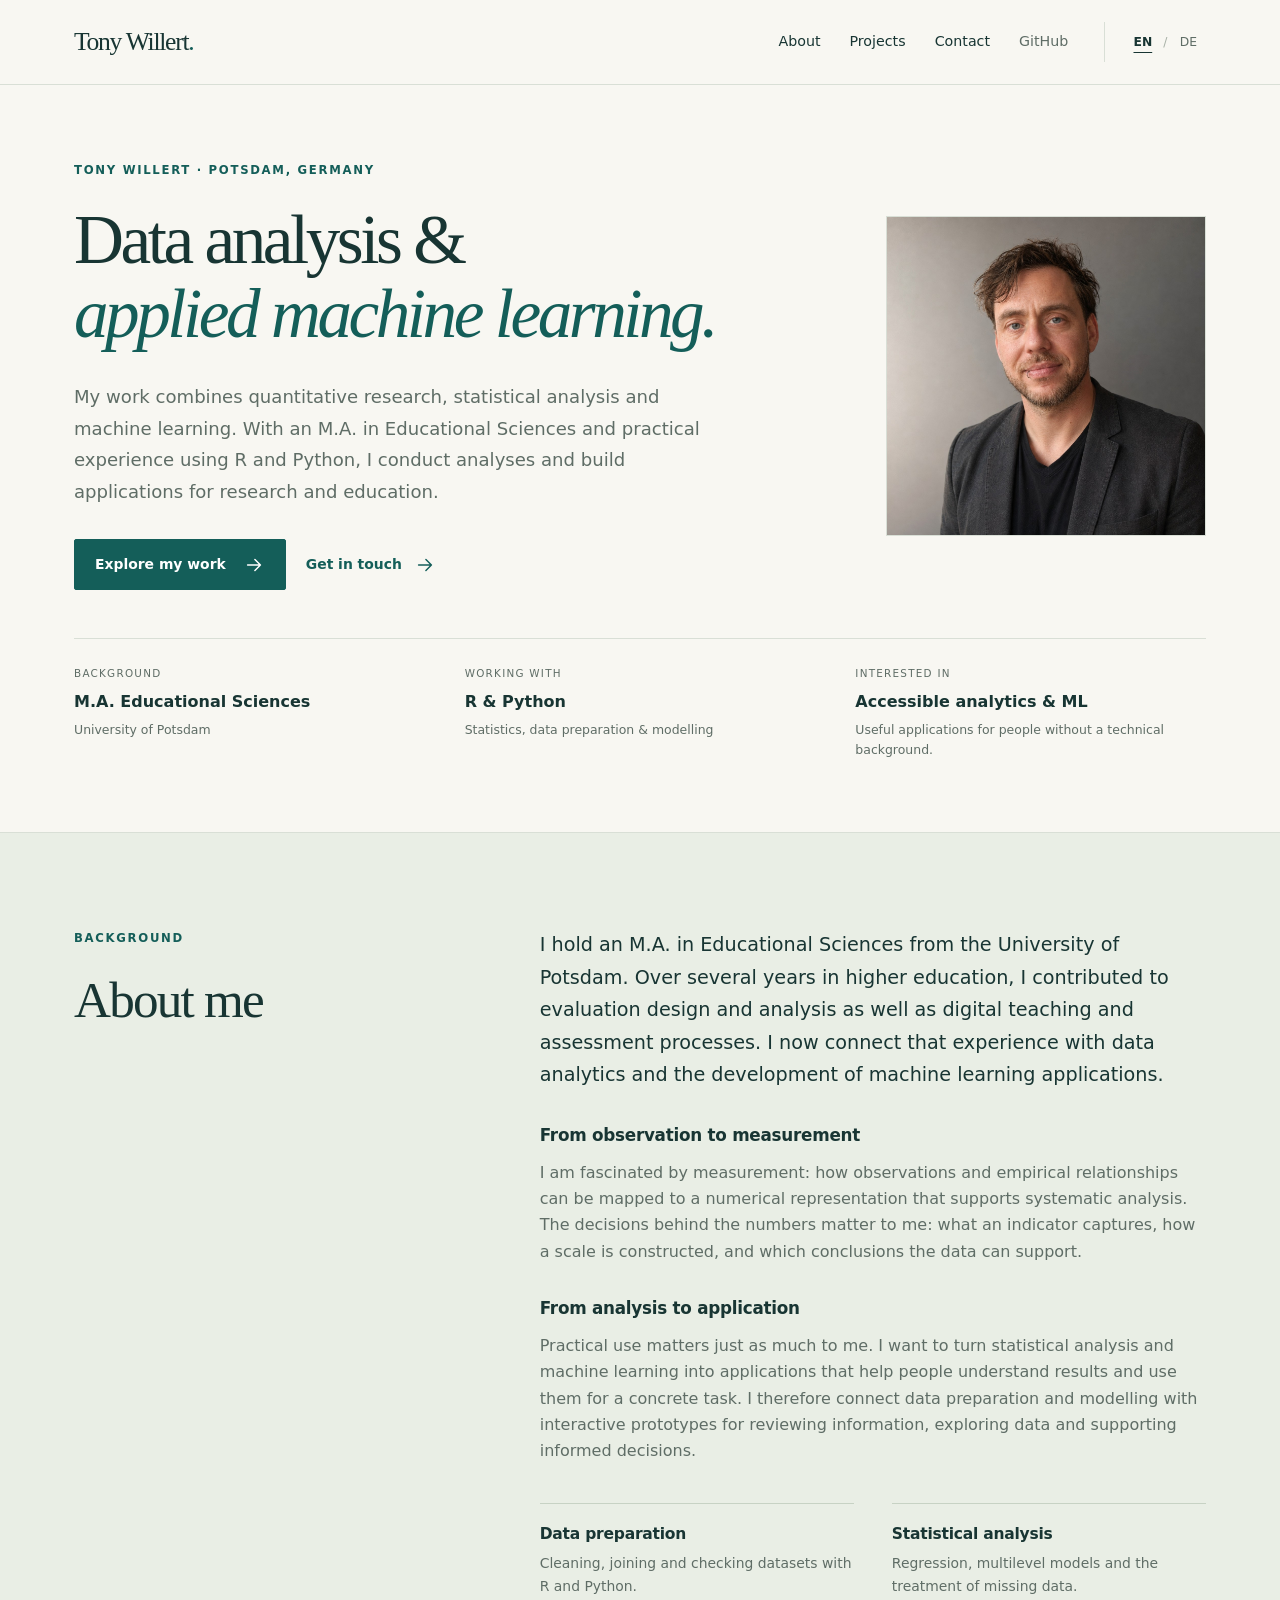
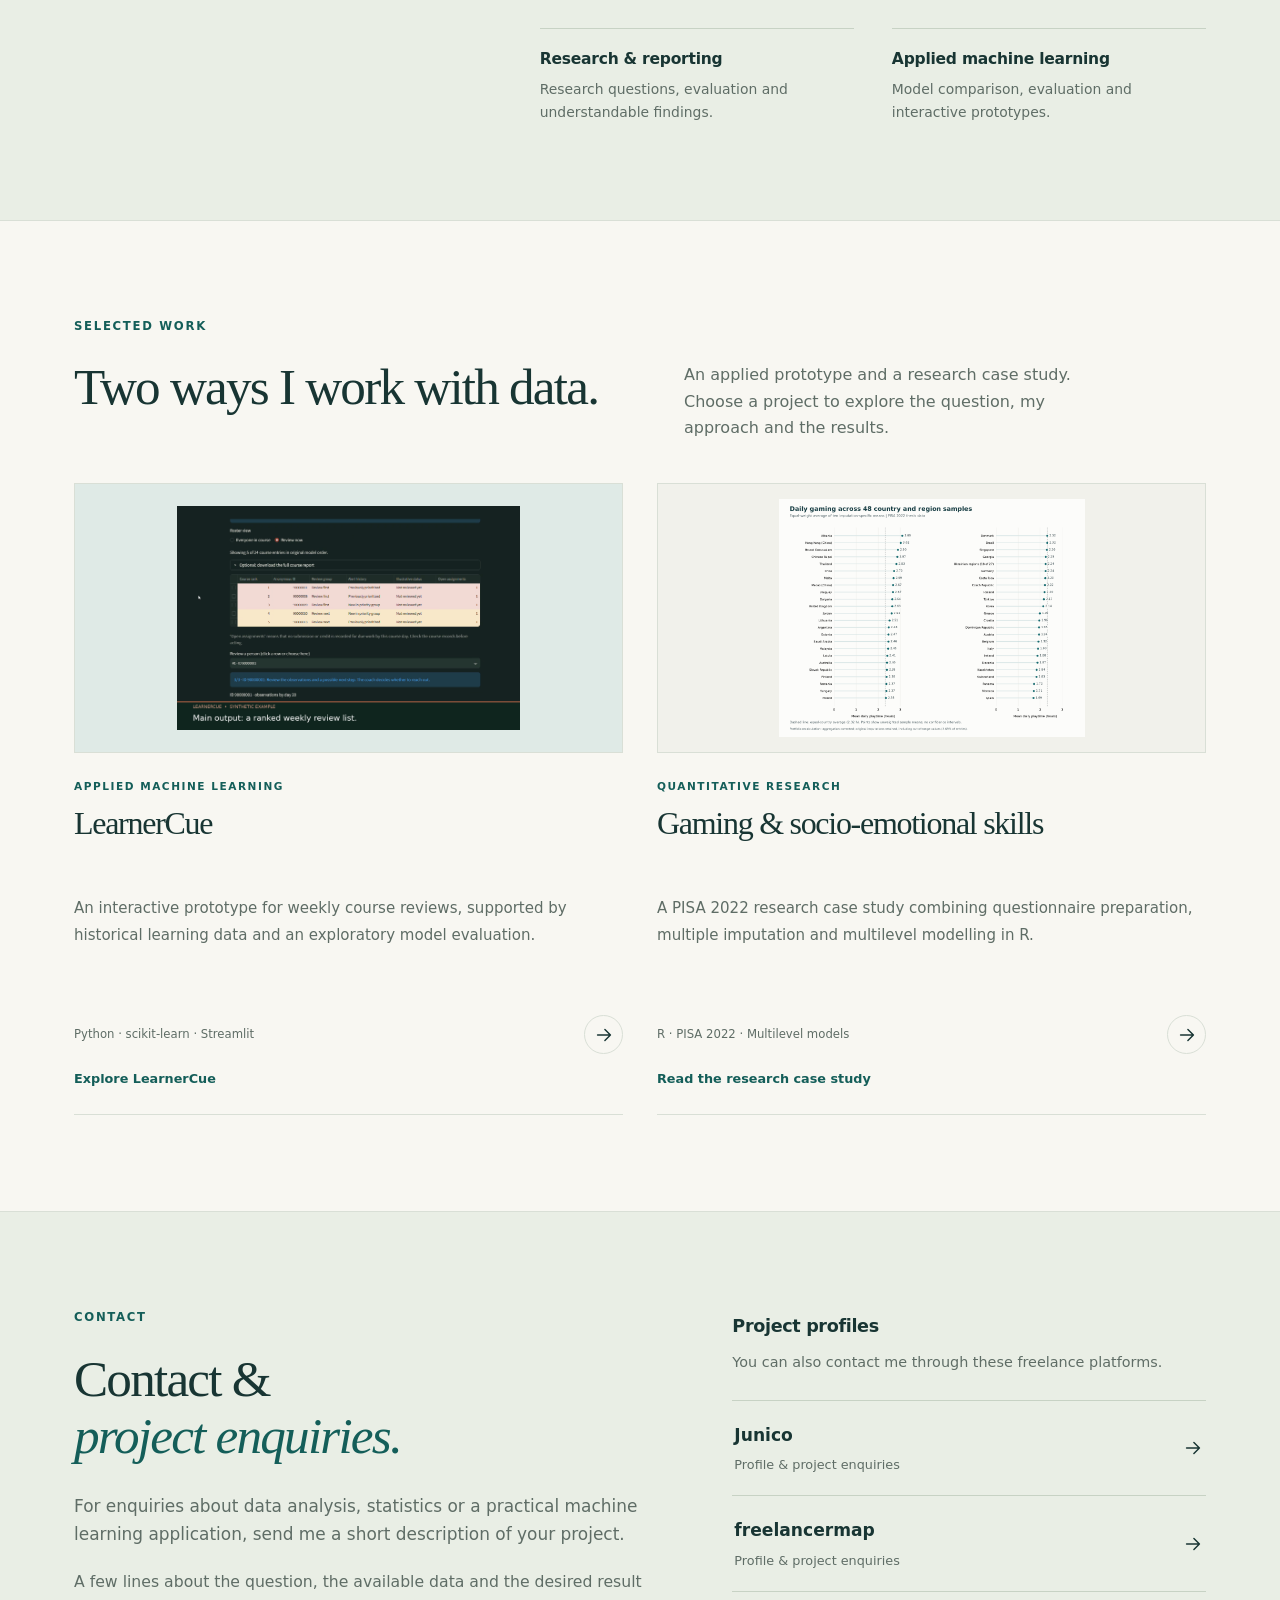
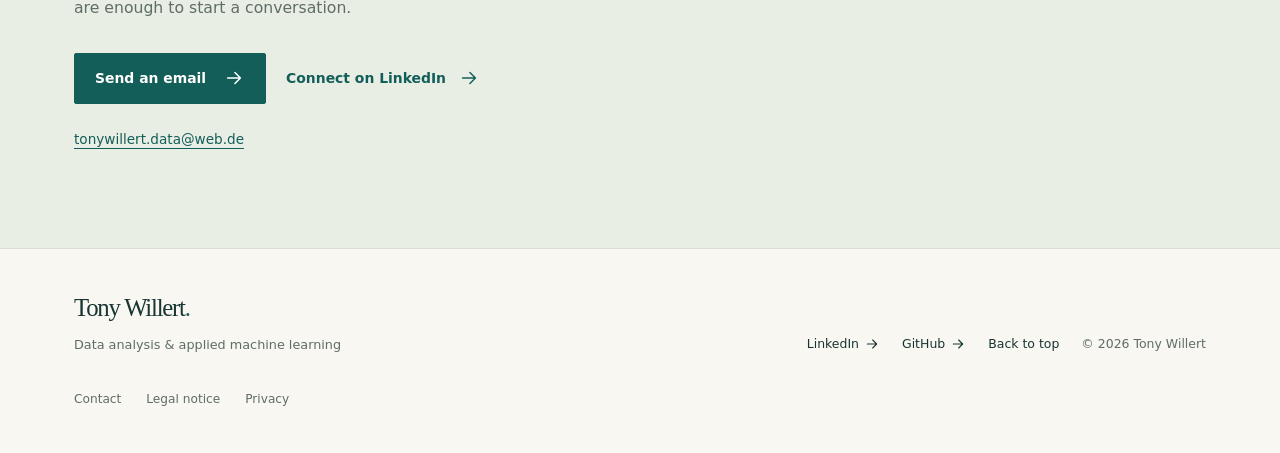
==== commit d676ee89: "Add bilingual contact section, profile links and legal information" ====
--- a/index.html
+++ b/index.html
@@ -1,7 +1,7 @@
 <!doctype html>
 <html lang="en"><head><meta charset="utf-8"><meta name="viewport" content="width=device-width, initial-scale=1">
-<meta name="theme-color" content="#123d3b"><meta name="description" content="Tony Willert: data analysis and applied machine learning with R and Python. Quantitative research, statistical modelling and practical applications.">
+<meta name="theme-color" content="#123d3b"><meta name="referrer" content="no-referrer"><meta name="description" content="Tony Willert: data analysis and applied machine learning with R and Python. Quantitative research, statistical modelling and practical applications.">
 <title>Tony Willert | Data analysis & applied machine learning</title><link rel="canonical" href="https://tonywillert.github.io/Portfolio/">
-<link rel="icon" type="image/svg+xml" href="./assets/favicon.svg"><link rel="stylesheet" href="./assets/site.css?v=4717f4c5dc">
-<script src="./assets/translations.js?v=73f846846c" defer></script><script src="./assets/site.js?v=17b4e15721" defer></script>
-</head><body id="top" data-page="home" data-base="./"><a class="skip-link" href="#main"><span data-i18n-html="skip">Skip to content</span></a><header class="site-header"><div class="header-inner"><a href="./" class="wordmark" data-local="" aria-label="Tony Willert — home" data-i18n-label="brand.label">Tony Willert<span class="wordmark-dot" aria-hidden="true">.</span></a><nav class="site-nav" aria-label="Main navigation" data-i18n-label="nav.label"><a class="nav-secondary" href="./#about" data-local="#about"><span data-i18n-html="nav.about">About</span></a><a href="./#projects" data-local="#projects"><span data-i18n-html="nav.projects">Projects</span></a><a class="nav-secondary github-nav" href="https://github.com/TonyWillert">GitHub</a></nav><div class="language-switch" role="group" aria-label="Language / Sprache"><button type="button" data-language="en" lang="en" aria-label="Switch to English" aria-pressed="true">EN</button><span aria-hidden="true">/</span><button type="button" data-language="de" lang="de" aria-label="Auf Deutsch wechseln" aria-pressed="false">DE</button></div></div></header><main id="main"><section class="hero container" aria-labelledby="home-heading"><div class="hero-copy"><p data-i18n-html="home.eyebrow" class="eyebrow">Tony Willert · Potsdam, Germany</p><h1 data-i18n-html="home.heading" id="home-heading">Data analysis &amp;<br><em>applied machine learning.</em></h1><p data-i18n-html="home.intro" class="hero-intro">My work combines quantitative research, statistical analysis and machine learning. With an M.A. in Educational Sciences and practical experience using R and Python, I conduct analyses and build applications for research and education.</p><div class="actions"><a class="button primary" href="./#projects" data-local="#projects"><span data-i18n-html="home.cta">Explore my work</span><svg aria-hidden="true" viewBox="0 0 24 24" fill="none"><path d="M5 12h14m-6-6 6 6-6 6" stroke="currentColor" stroke-width="1.6" stroke-linecap="round" stroke-linejoin="round"/></svg></a><a class="text-link" href="./#about" data-local="#about"><span data-i18n-html="home.aboutcta">More about me</span><svg aria-hidden="true" viewBox="0 0 24 24" fill="none"><path d="M5 12h14m-6-6 6 6-6 6" stroke="currentColor" stroke-width="1.6" stroke-linecap="round" stroke-linejoin="round"/></svg></a></div></div><figure class="hero-portrait"><img src="./assets/tony-willert-portrait.jpg" alt="Portrait of Tony Willert." data-i18n-alt="image.portrait" class="" width="1254" height="1254" loading="eager" fetchpriority="high" decoding="async"></figure><aside class="profile-notes" aria-label="Background and interests" data-i18n-label="home.notes"><dl><div><dt data-i18n-html="home.fact1label">Background</dt><dd data-i18n-html="home.fact1">M.A. Educational Sciences</dd><dd data-i18n-html="home.fact1sub" class="note-detail">University of Potsdam</dd></div><div><dt data-i18n-html="home.fact2label">Working with</dt><dd data-i18n-html="home.fact2">R & Python</dd><dd data-i18n-html="home.fact2sub" class="note-detail">Statistics, data preparation & modelling</dd></div><div><dt data-i18n-html="home.fact3label">Interested in</dt><dd data-i18n-html="home.fact3">Accessible analytics & ML</dd><dd data-i18n-html="home.fact3sub" class="note-detail">Useful applications for people without a technical background.</dd></div></dl></aside></section><section id="about" class="about-section section"><div class="container about-grid"><div><p data-i18n-html="home.aboutlabel" class="eyebrow">Background</p><h2 data-i18n-html="home.aboutheading">About me</h2></div><div class="about-copy"><p data-i18n-html="home.about1" class="lead">I hold an M.A. in Educational Sciences from the University of Potsdam. Over several years in higher education, I contributed to evaluation design and analysis as well as digital teaching and assessment processes. I now connect that experience with data analytics and the development of machine learning applications.</p><h3 data-i18n-html="home.motivationheading" class="about-subheading">From observation to measurement</h3><p data-i18n-html="home.about2">I am fascinated by measurement: how observations and empirical relationships can be mapped to a numerical representation that supports systematic analysis. The decisions behind the numbers matter to me: what an indicator captures, how a scale is constructed, and which conclusions the data can support.</p><h3 data-i18n-html="home.applicationheading" class="about-subheading">From analysis to application</h3><p data-i18n-html="home.about3">Practical use matters just as much to me. I want to turn statistical analysis and machine learning into applications that help people understand results and use them for a concrete task. I therefore connect data preparation and modelling with interactive prototypes for reviewing information, exploring data and supporting informed decisions.</p><div class="capabilities"><div><h3 data-i18n-html="home.skill1">Data preparation</h3><p data-i18n-html="home.skill1body">Cleaning, joining and checking datasets with R and Python.</p></div><div><h3 data-i18n-html="home.skill2">Statistical analysis</h3><p data-i18n-html="home.skill2body">Regression, multilevel models and the treatment of missing data.</p></div><div><h3 data-i18n-html="home.skill3">Research & reporting</h3><p data-i18n-html="home.skill3body">Research questions, evaluation and understandable findings.</p></div><div><h3 data-i18n-html="home.skill4">Applied machine learning</h3><p data-i18n-html="home.skill4body">Model comparison, evaluation and interactive prototypes.</p></div></div></div></div></section><section id="projects" class="work-section section container"><p data-i18n-html="home.worklabel" class="eyebrow">Selected work</p><div class="section-heading"><h2 data-i18n-html="home.workheading">Two ways I work with data.</h2><p data-i18n-html="home.workintro">An applied prototype and a research case study. Choose a project to explore the question, my approach and the results.</p></div><div class="project-grid"><a id="learnercue" class="project-card" href="./projects/learnercue/" data-local="projects/learnercue/"><div class="project-image project-image-1"><img src="./assets/learnercue-review-list.png" alt="LearnerCue screenshot showing synthetic course records in a weekly review list." data-i18n-alt="image.learner" class="" loading="lazy" decoding="async"></div><div class="project-copy"><p data-i18n-html="home.card1type" class="eyebrow">Applied machine learning</p><h3 data-i18n-html="home.card1title">LearnerCue</h3><p data-i18n-html="home.card1body" class="project-summary">An interactive prototype for weekly course reviews, supported by historical learning data and an exploratory model evaluation.</p><div class="card-bottom"><span data-i18n-html="home.card1tools" class="project-tools">Python · scikit-learn · Streamlit</span><span class="card-arrow"><svg aria-hidden="true" viewBox="0 0 24 24" fill="none"><path d="M5 12h14m-6-6 6 6-6 6" stroke="currentColor" stroke-width="1.6" stroke-linecap="round" stroke-linejoin="round"/></svg></span></div><span data-i18n-html="home.card1cta" class="card-cta">Explore LearnerCue</span></div></a><a id="pisa2022-gaming" class="project-card" href="./projects/pisa2022/" data-local="projects/pisa2022/"><div class="project-image project-image-2"><img src="./assets/pisa2022-daily-playtime.png" alt="Descriptive daily gaming means for 48 country and region samples, averaged equally across ten imputations." data-i18n-alt="image.pisa" class="" loading="lazy" decoding="async"></div><div class="project-copy"><p data-i18n-html="home.card2type" class="eyebrow">Quantitative research</p><h3 data-i18n-html="home.card2title">Gaming & socio-emotional skills</h3><p data-i18n-html="home.card2body" class="project-summary">A PISA 2022 research case study combining questionnaire preparation, multiple imputation and multilevel modelling in R.</p><div class="card-bottom"><span data-i18n-html="home.card2tools" class="project-tools">R · PISA 2022 · Multilevel models</span><span class="card-arrow"><svg aria-hidden="true" viewBox="0 0 24 24" fill="none"><path d="M5 12h14m-6-6 6 6-6 6" stroke="currentColor" stroke-width="1.6" stroke-linecap="round" stroke-linejoin="round"/></svg></span></div><span data-i18n-html="home.card2cta" class="card-cta">Read the research case study</span></div></a></div></section></main><footer class="site-footer"><div class="footer-inner"><div><a class="wordmark" href="./" data-local="">Tony Willert<span class="wordmark-dot" aria-hidden="true">.</span></a><p data-i18n-html="footer.role">Educational research & data analytics</p></div><div class="footer-links"><a href="https://github.com/TonyWillert">GitHub <svg aria-hidden="true" viewBox="0 0 24 24" fill="none"><path d="M5 12h14m-6-6 6 6-6 6" stroke="currentColor" stroke-width="1.6" stroke-linecap="round" stroke-linejoin="round"/></svg></a><a href="#top"><span data-i18n-html="footer.top">Back to top</span></a><span class="copyright">© 2026 Tony Willert</span></div></div></footer></body></html>+<link rel="icon" type="image/svg+xml" href="./assets/favicon.svg"><link rel="stylesheet" href="./assets/site.css?v=30c83e8daa">
+<script src="./assets/translations.js?v=f13b8fd2d7" defer></script><script src="./assets/site.js?v=a343d723be" defer></script>
+</head><body id="top" data-page="home" data-base="./"><a class="skip-link" href="#main"><span data-i18n-html="skip">Skip to content</span></a><header class="site-header"><div class="header-inner"><a href="./" class="wordmark" data-local="" aria-label="Tony Willert — home" data-i18n-label="brand.label">Tony Willert<span class="wordmark-dot" aria-hidden="true">.</span></a><nav class="site-nav" aria-label="Main navigation" data-i18n-label="nav.label"><a class="nav-secondary" href="./#about" data-local="#about"><span data-i18n-html="nav.about">About</span></a><a href="./#projects" data-local="#projects"><span data-i18n-html="nav.projects">Projects</span></a><a class="nav-secondary" href="./#contact" data-local="#contact"><span data-i18n-html="nav.contact">Contact</span></a><a class="nav-secondary github-nav" href="https://github.com/TonyWillert">GitHub</a></nav><div class="language-switch" role="group" aria-label="Language / Sprache"><button type="button" data-language="en" lang="en" aria-label="Switch to English" aria-pressed="true">EN</button><span aria-hidden="true">/</span><button type="button" data-language="de" lang="de" aria-label="Auf Deutsch wechseln" aria-pressed="false">DE</button></div></div></header><main id="main"><section class="hero container" aria-labelledby="home-heading"><div class="hero-copy"><p data-i18n-html="home.eyebrow" class="eyebrow">Tony Willert · Potsdam, Germany</p><h1 data-i18n-html="home.heading" id="home-heading">Data analysis &amp;<br><em>applied machine learning.</em></h1><p data-i18n-html="home.intro" class="hero-intro">My work combines quantitative research, statistical analysis and machine learning. With an M.A. in Educational Sciences and practical experience using R and Python, I conduct analyses and build applications for research and education.</p><div class="actions"><a class="button primary" href="./#projects" data-local="#projects"><span data-i18n-html="home.cta">Explore my work</span><svg aria-hidden="true" viewBox="0 0 24 24" fill="none"><path d="M5 12h14m-6-6 6 6-6 6" stroke="currentColor" stroke-width="1.6" stroke-linecap="round" stroke-linejoin="round"/></svg></a><a class="text-link" href="./#contact" data-local="#contact"><span data-i18n-html="home.contactcta">Get in touch</span><svg aria-hidden="true" viewBox="0 0 24 24" fill="none"><path d="M5 12h14m-6-6 6 6-6 6" stroke="currentColor" stroke-width="1.6" stroke-linecap="round" stroke-linejoin="round"/></svg></a></div></div><figure class="hero-portrait"><img src="./assets/tony-willert-portrait.jpg" alt="Portrait of Tony Willert." data-i18n-alt="image.portrait" class="" width="1254" height="1254" loading="eager" fetchpriority="high" decoding="async"></figure><aside class="profile-notes" aria-label="Background and interests" data-i18n-label="home.notes"><dl><div><dt data-i18n-html="home.fact1label">Background</dt><dd data-i18n-html="home.fact1">M.A. Educational Sciences</dd><dd data-i18n-html="home.fact1sub" class="note-detail">University of Potsdam</dd></div><div><dt data-i18n-html="home.fact2label">Working with</dt><dd data-i18n-html="home.fact2">R & Python</dd><dd data-i18n-html="home.fact2sub" class="note-detail">Statistics, data preparation & modelling</dd></div><div><dt data-i18n-html="home.fact3label">Interested in</dt><dd data-i18n-html="home.fact3">Accessible analytics & ML</dd><dd data-i18n-html="home.fact3sub" class="note-detail">Useful applications for people without a technical background.</dd></div></dl></aside></section><section id="about" class="about-section section"><div class="container about-grid"><div><p data-i18n-html="home.aboutlabel" class="eyebrow">Background</p><h2 data-i18n-html="home.aboutheading">About me</h2></div><div class="about-copy"><p data-i18n-html="home.about1" class="lead">I hold an M.A. in Educational Sciences from the University of Potsdam. Over several years in higher education, I contributed to evaluation design and analysis as well as digital teaching and assessment processes. I now connect that experience with data analytics and the development of machine learning applications.</p><h3 data-i18n-html="home.motivationheading" class="about-subheading">From observation to measurement</h3><p data-i18n-html="home.about2">I am fascinated by measurement: how observations and empirical relationships can be mapped to a numerical representation that supports systematic analysis. The decisions behind the numbers matter to me: what an indicator captures, how a scale is constructed, and which conclusions the data can support.</p><h3 data-i18n-html="home.applicationheading" class="about-subheading">From analysis to application</h3><p data-i18n-html="home.about3">Practical use matters just as much to me. I want to turn statistical analysis and machine learning into applications that help people understand results and use them for a concrete task. I therefore connect data preparation and modelling with interactive prototypes for reviewing information, exploring data and supporting informed decisions.</p><div class="capabilities"><div><h3 data-i18n-html="home.skill1">Data preparation</h3><p data-i18n-html="home.skill1body">Cleaning, joining and checking datasets with R and Python.</p></div><div><h3 data-i18n-html="home.skill2">Statistical analysis</h3><p data-i18n-html="home.skill2body">Regression, multilevel models and the treatment of missing data.</p></div><div><h3 data-i18n-html="home.skill3">Research & reporting</h3><p data-i18n-html="home.skill3body">Research questions, evaluation and understandable findings.</p></div><div><h3 data-i18n-html="home.skill4">Applied machine learning</h3><p data-i18n-html="home.skill4body">Model comparison, evaluation and interactive prototypes.</p></div></div></div></div></section><section id="projects" class="work-section section container"><p data-i18n-html="home.worklabel" class="eyebrow">Selected work</p><div class="section-heading"><h2 data-i18n-html="home.workheading">Two ways I work with data.</h2><p data-i18n-html="home.workintro">An applied prototype and a research case study. Choose a project to explore the question, my approach and the results.</p></div><div class="project-grid"><a id="learnercue" class="project-card" href="./projects/learnercue/" data-local="projects/learnercue/"><div class="project-image project-image-1"><img src="./assets/learnercue-review-list.png" alt="LearnerCue screenshot showing synthetic course records in a weekly review list." data-i18n-alt="image.learner" class="" loading="lazy" decoding="async"></div><div class="project-copy"><p data-i18n-html="home.card1type" class="eyebrow">Applied machine learning</p><h3 data-i18n-html="home.card1title">LearnerCue</h3><p data-i18n-html="home.card1body" class="project-summary">An interactive prototype for weekly course reviews, supported by historical learning data and an exploratory model evaluation.</p><div class="card-bottom"><span data-i18n-html="home.card1tools" class="project-tools">Python · scikit-learn · Streamlit</span><span class="card-arrow"><svg aria-hidden="true" viewBox="0 0 24 24" fill="none"><path d="M5 12h14m-6-6 6 6-6 6" stroke="currentColor" stroke-width="1.6" stroke-linecap="round" stroke-linejoin="round"/></svg></span></div><span data-i18n-html="home.card1cta" class="card-cta">Explore LearnerCue</span></div></a><a id="pisa2022-gaming" class="project-card" href="./projects/pisa2022/" data-local="projects/pisa2022/"><div class="project-image project-image-2"><img src="./assets/pisa2022-daily-playtime.png" alt="Descriptive daily gaming means for 48 country and region samples, averaged equally across ten imputations." data-i18n-alt="image.pisa" class="" loading="lazy" decoding="async"></div><div class="project-copy"><p data-i18n-html="home.card2type" class="eyebrow">Quantitative research</p><h3 data-i18n-html="home.card2title">Gaming & socio-emotional skills</h3><p data-i18n-html="home.card2body" class="project-summary">A PISA 2022 research case study combining questionnaire preparation, multiple imputation and multilevel modelling in R.</p><div class="card-bottom"><span data-i18n-html="home.card2tools" class="project-tools">R · PISA 2022 · Multilevel models</span><span class="card-arrow"><svg aria-hidden="true" viewBox="0 0 24 24" fill="none"><path d="M5 12h14m-6-6 6 6-6 6" stroke="currentColor" stroke-width="1.6" stroke-linecap="round" stroke-linejoin="round"/></svg></span></div><span data-i18n-html="home.card2cta" class="card-cta">Read the research case study</span></div></a></div></section><section id="contact" class="contact-section section"><div class="container contact-grid"><div class="contact-copy"><p data-i18n-html="contact.label" class="eyebrow">Contact</p><h2 data-i18n-html="contact.heading">Contact &amp;<br><em>project enquiries.</em></h2><p data-i18n-html="contact.intro" class="contact-intro">For enquiries about data analysis, statistics or a practical machine learning application, send me a short description of your project.</p><p data-i18n-html="contact.brief">A few lines about the question, the available data and the desired result are enough to start a conversation.</p><div class="actions"><a class="button primary" href="mailto:tonywillert.data@web.de"><span data-i18n-html="contact.email">Send an email</span><svg aria-hidden="true" viewBox="0 0 24 24" fill="none"><path d="M5 12h14m-6-6 6 6-6 6" stroke="currentColor" stroke-width="1.6" stroke-linecap="round" stroke-linejoin="round"/></svg></a><a class="text-link" href="https://www.linkedin.com/in/tw25/"><span data-i18n-html="contact.linkedin">Connect on LinkedIn</span><svg aria-hidden="true" viewBox="0 0 24 24" fill="none"><path d="M5 12h14m-6-6 6 6-6 6" stroke="currentColor" stroke-width="1.6" stroke-linecap="round" stroke-linejoin="round"/></svg></a></div><a class="contact-email-address" href="mailto:tonywillert.data@web.de">tonywillert.data@web.de</a></div><div class="contact-platforms"><h3 data-i18n-html="contact.platforms">Project profiles</h3><p data-i18n-html="contact.platformintro">You can also contact me through these freelance platforms.</p><div class="platform-list"><a class="contact-platform-link" href="https://www.junico.de/freelancer/tony-15"><span><strong>Junico</strong><span data-i18n-html="contact.junico" class="platform-description">Profile & project enquiries</span></span><svg aria-hidden="true" viewBox="0 0 24 24" fill="none"><path d="M5 12h14m-6-6 6 6-6 6" stroke="currentColor" stroke-width="1.6" stroke-linecap="round" stroke-linejoin="round"/></svg></a><a class="contact-platform-link" href="https://www.freelancermap.de/profil/data-analyst-und-data-scientist-statistik-empirische-forschung-machine-learning"><span><strong>freelancermap</strong><span data-i18n-html="contact.freelancermap" class="platform-description">Profile & project enquiries</span></span><svg aria-hidden="true" viewBox="0 0 24 24" fill="none"><path d="M5 12h14m-6-6 6 6-6 6" stroke="currentColor" stroke-width="1.6" stroke-linecap="round" stroke-linejoin="round"/></svg></a></div></div></div></section></main><footer class="site-footer"><div class="footer-inner"><div><a class="wordmark" href="./" data-local="">Tony Willert<span class="wordmark-dot" aria-hidden="true">.</span></a><p data-i18n-html="footer.role">Data analysis & applied machine learning</p></div><div class="footer-links"><a href="https://www.linkedin.com/in/tw25/">LinkedIn <svg aria-hidden="true" viewBox="0 0 24 24" fill="none"><path d="M5 12h14m-6-6 6 6-6 6" stroke="currentColor" stroke-width="1.6" stroke-linecap="round" stroke-linejoin="round"/></svg></a><a href="https://github.com/TonyWillert">GitHub <svg aria-hidden="true" viewBox="0 0 24 24" fill="none"><path d="M5 12h14m-6-6 6 6-6 6" stroke="currentColor" stroke-width="1.6" stroke-linecap="round" stroke-linejoin="round"/></svg></a><a href="#top"><span data-i18n-html="footer.top">Back to top</span></a><span class="copyright">© 2026 Tony Willert</span></div></div><div class="footer-legal container"><a class="footer-legal-link" href="./#contact" data-local="#contact"><span data-i18n-html="footer.contact">Contact</span><svg aria-hidden="true" viewBox="0 0 24 24" fill="none"><path d="M5 12h14m-6-6 6 6-6 6" stroke="currentColor" stroke-width="1.6" stroke-linecap="round" stroke-linejoin="round"/></svg></a><a class="footer-legal-link" href="./imprint/" data-local="imprint/"><span data-i18n-html="footer.imprint">Legal notice</span><svg aria-hidden="true" viewBox="0 0 24 24" fill="none"><path d="M5 12h14m-6-6 6 6-6 6" stroke="currentColor" stroke-width="1.6" stroke-linecap="round" stroke-linejoin="round"/></svg></a><a class="footer-legal-link" href="./privacy/" data-local="privacy/"><span data-i18n-html="footer.privacy">Privacy</span><svg aria-hidden="true" viewBox="0 0 24 24" fill="none"><path d="M5 12h14m-6-6 6 6-6 6" stroke="currentColor" stroke-width="1.6" stroke-linecap="round" stroke-linejoin="round"/></svg></a></div></footer></body></html>
--- a/assets/site.css
+++ b/assets/site.css
@@ -17,3 +17,42 @@
 .about-copy .about-subheading{font-size:1.05rem;font-weight:600;letter-spacing:-.015em;line-height:1.4;margin:32px 0 12px}
 @media(max-width:1050px){.hero{grid-template-columns:minmax(0,1fr) 260px;gap:32px 40px}}
 @media(max-width:760px){.hero{display:grid;grid-template-columns:minmax(0,1fr);gap:32px;padding-top:50px;padding-bottom:48px}.hero-portrait{width:min(100%,290px);justify-self:start}.hero .profile-notes{margin-top:0;padding-top:24px}.hero .profile-notes dl{grid-template-columns:1fr 1fr;gap:24px}.hero .profile-notes dl>div:last-child{display:block;grid-column:1/-1}.hero .profile-notes dd{font-size:.95rem}.hero .profile-notes dd.note-detail{font-size:.74rem}.about-copy .about-subheading{font-size:1rem;margin-top:28px}}
+
+/* Contact and legal information. */
+.site-header{background:var(--paper)}
+.contact-section{background:var(--soft);border-top:1px solid var(--line)}
+.contact-grid{display:grid;grid-template-columns:1.2fr 1fr;gap:90px;align-items:start}
+.contact-copy h2{max-width:570px}
+.contact-copy p{color:var(--muted);font-size:.98rem;max-width:570px}
+.contact-copy .contact-intro{margin-top:28px;font-size:1.06rem}
+.contact-copy .eyebrow{font-size:.73rem;color:var(--teal)}
+.contact-email-address{display:inline-block;margin-top:24px;font-size:.85rem;overflow-wrap:anywhere;color:var(--teal)}
+.contact-platforms{padding-top:9px}
+.contact-platforms h3{font-size:1.1rem;letter-spacing:-.02em;margin-bottom:14px}
+.contact-platforms>p{font-size:.9rem;color:var(--muted);margin-bottom:25px}
+.contact-platform-link{display:flex;align-items:center;justify-content:space-between;gap:24px;border-top:1px solid #c7d2c4;padding:20px 2px;text-decoration:none}
+.contact-platform-link:last-child{border-bottom:1px solid #c7d2c4}
+.contact-platform-link:hover{color:var(--teal)}
+.contact-platform-link strong{font-size:1.07rem;font-weight:600}
+.platform-description{display:block;font-size:.8rem;color:var(--muted);margin-top:5px}
+.footer-legal{display:flex;flex-wrap:wrap;gap:10px 25px;margin-top:26px;font-size:.76rem;color:var(--muted)}
+.footer-legal-link{display:inline-flex;min-height:36px;align-items:center;text-decoration:none}
+.footer-legal-link:hover{text-decoration:underline}
+.footer-legal-link svg{display:none}
+.legal-main{padding-bottom:84px}
+.legal-header{max-width:850px;padding-top:45px;padding-bottom:47px}
+.legal-title{font-size:clamp(3rem,5vw,4.8rem);line-height:1.12}
+.legal-intro{color:var(--muted);font-size:1.08rem;margin-top:25px;max-width:760px}
+.legal-updated{color:var(--muted);font-size:.8rem;margin:22px 0 0}
+.legal-body{max-width:810px}
+.legal-section{scroll-margin-top:110px}
+.legal-section+.legal-section{margin-top:36px}
+.legal-section h2{font-size:1.7rem;line-height:1.3;letter-spacing:-.02em;margin-bottom:17px;overflow-wrap:anywhere;hyphens:auto}
+.legal-section p,.legal-section address{font-size:.97rem;line-height:1.85}
+.legal-section address{font-style:normal;margin:0 0 18px}
+.legal-section code{font-size:.84em;overflow-wrap:anywhere;background:var(--soft);padding:2px 4px;border-radius:2px}
+.legal-section .vat-number{font-weight:600;letter-spacing:.04em}
+.legal-sources{display:flex;flex-wrap:wrap;gap:16px 28px;margin-top:18px}
+.legal-sources .text-link{font-size:.78rem}
+@media(max-width:1050px){.contact-grid{gap:45px}}
+@media(max-width:760px){.contact-grid{grid-template-columns:1fr;gap:38px}.contact-copy .contact-intro{font-size:1rem;margin-top:23px}.contact-copy p{font-size:.94rem}.contact-platforms{padding-top:0}.footer-legal{margin-top:22px;gap:4px 22px}.legal-header{padding-top:34px;padding-bottom:32px}.legal-title{font-size:2.8rem}.legal-intro{font-size:1rem}.legal-section h2{font-size:1.45rem}.legal-section p,.legal-section address{font-size:.94rem}.legal-main{padding-bottom:52px}}
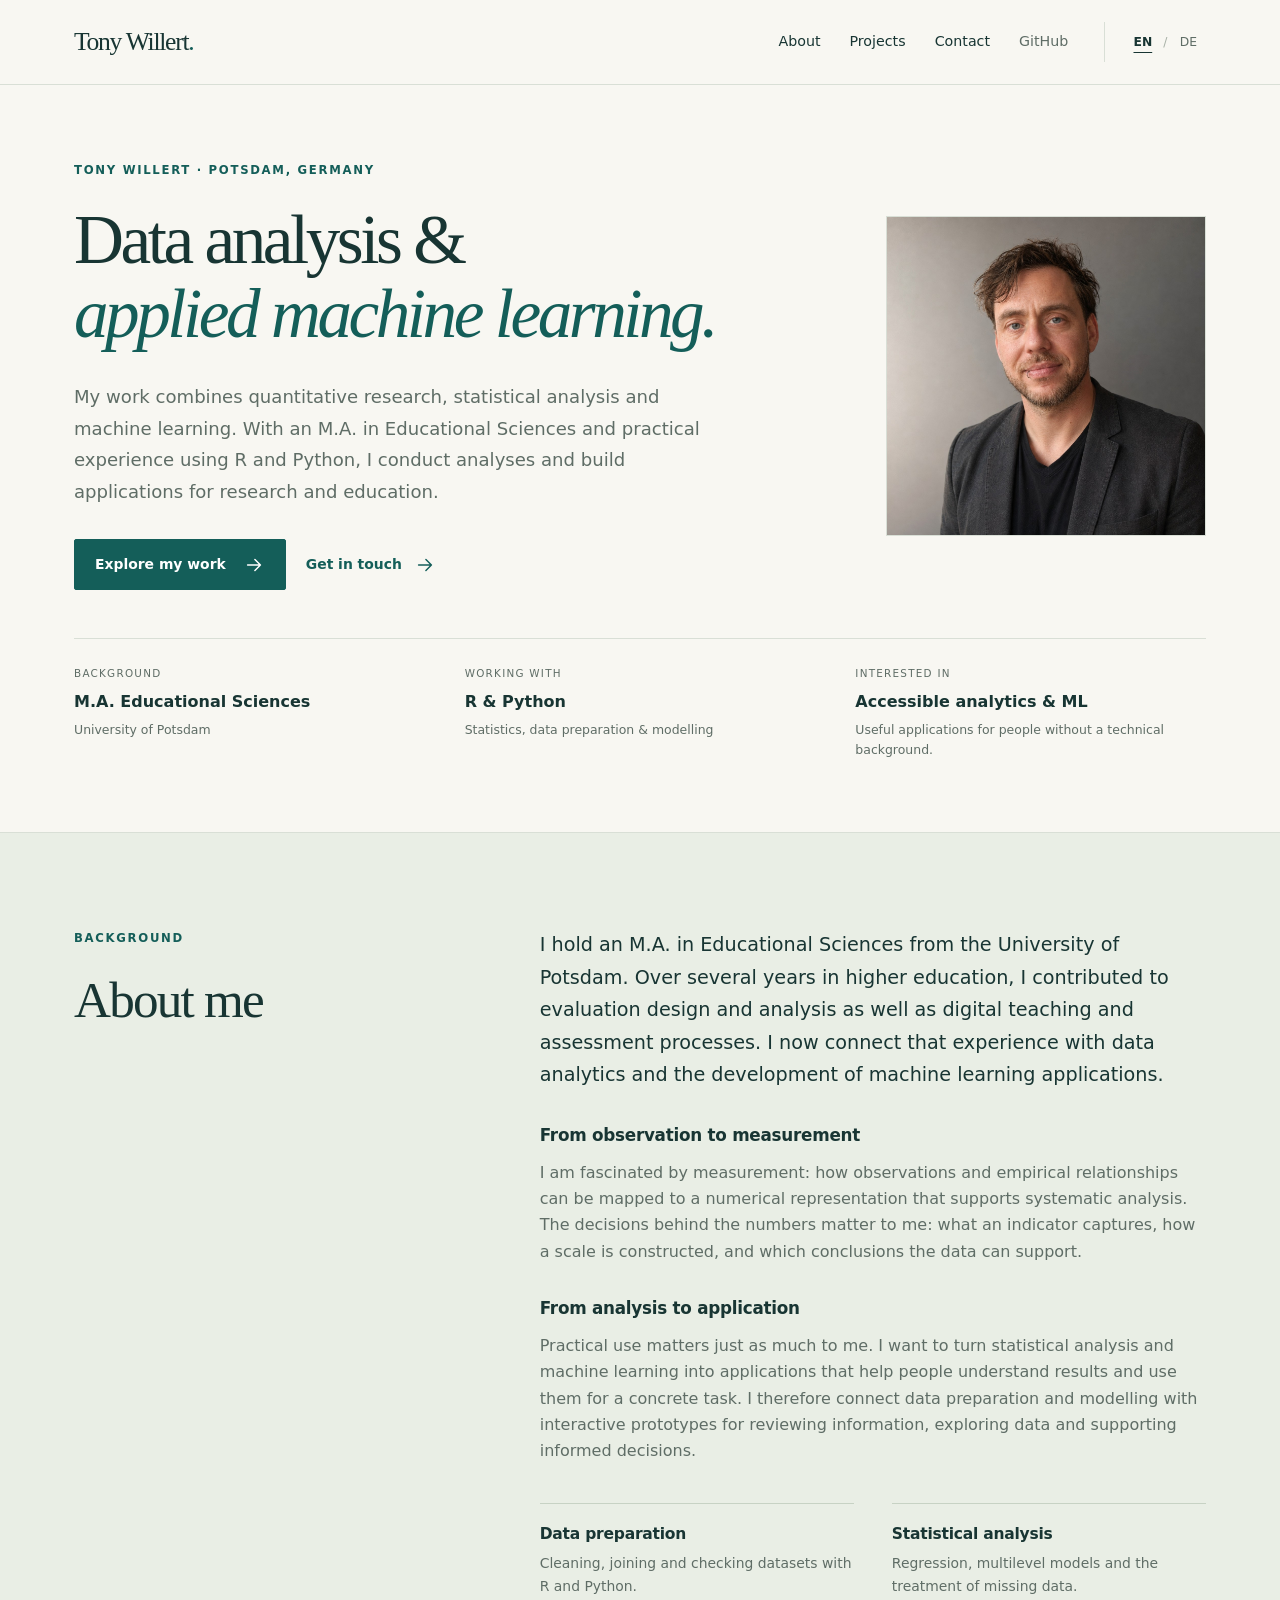
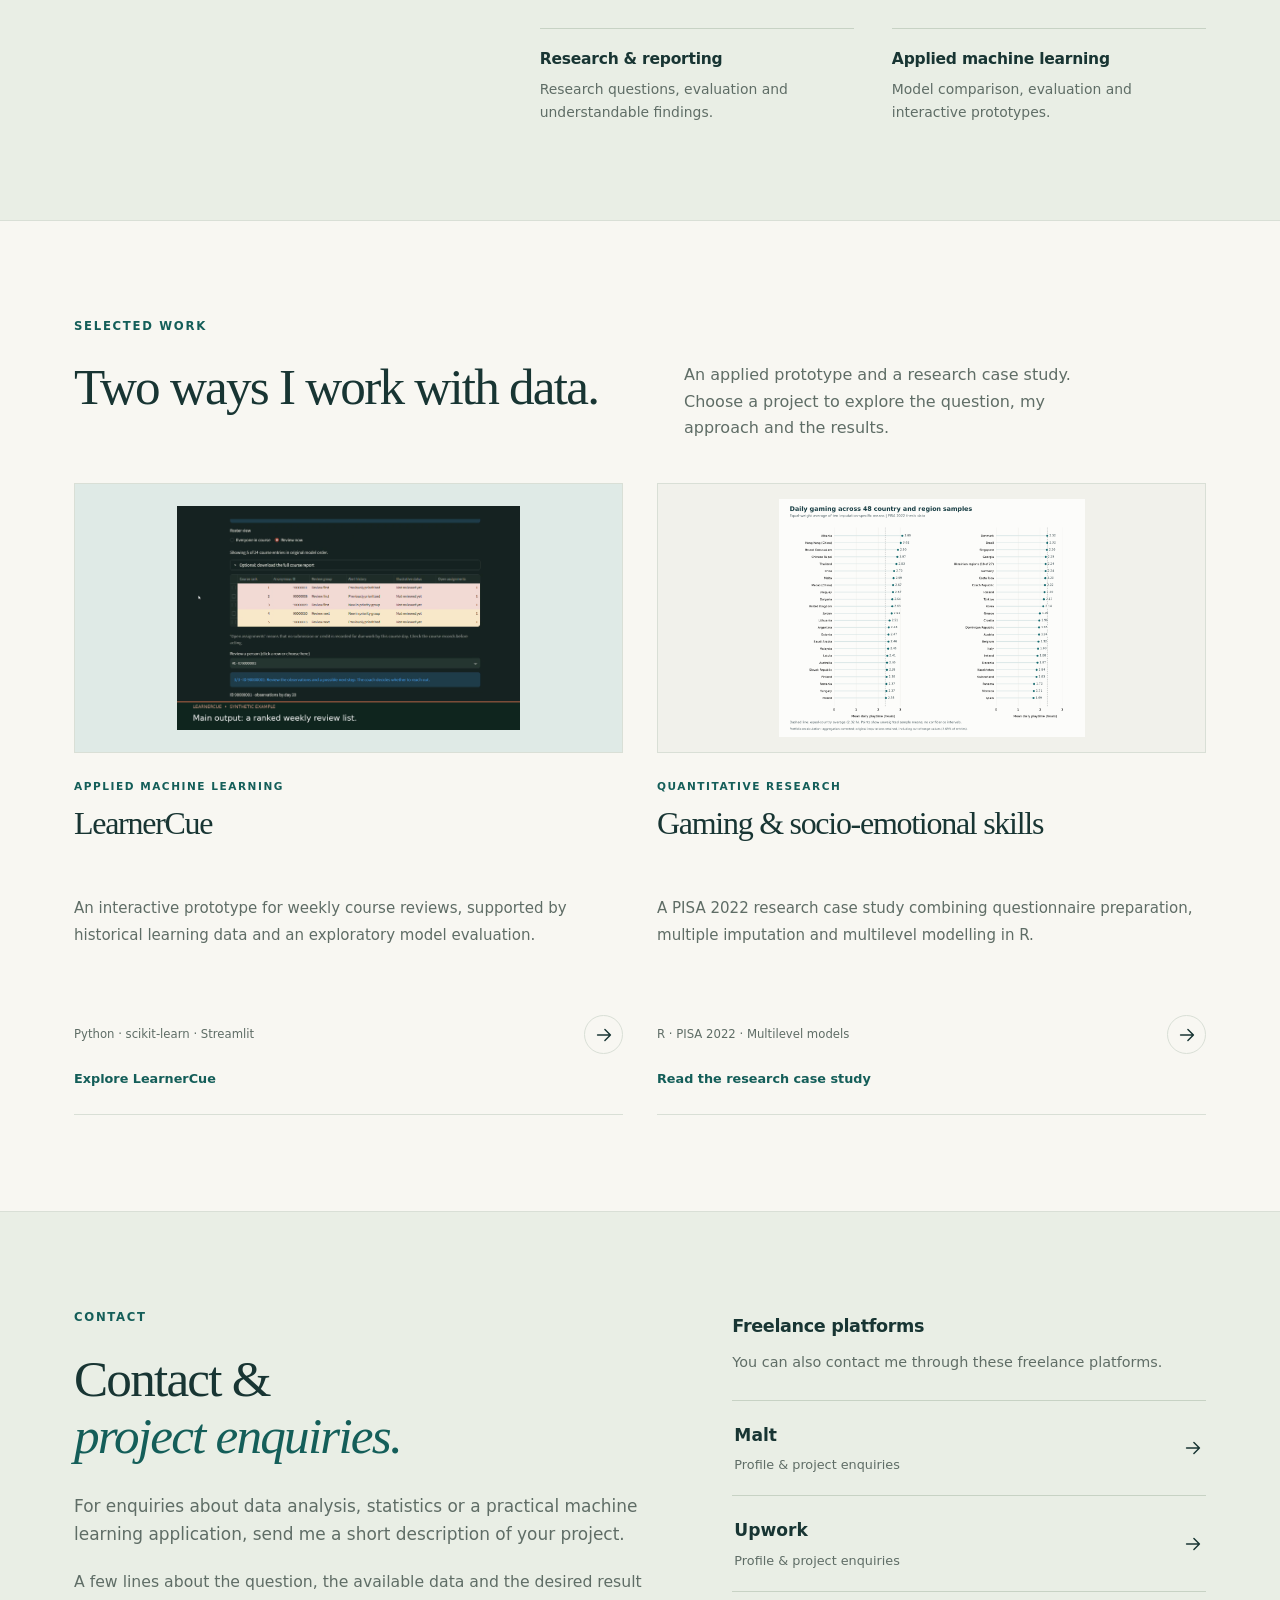
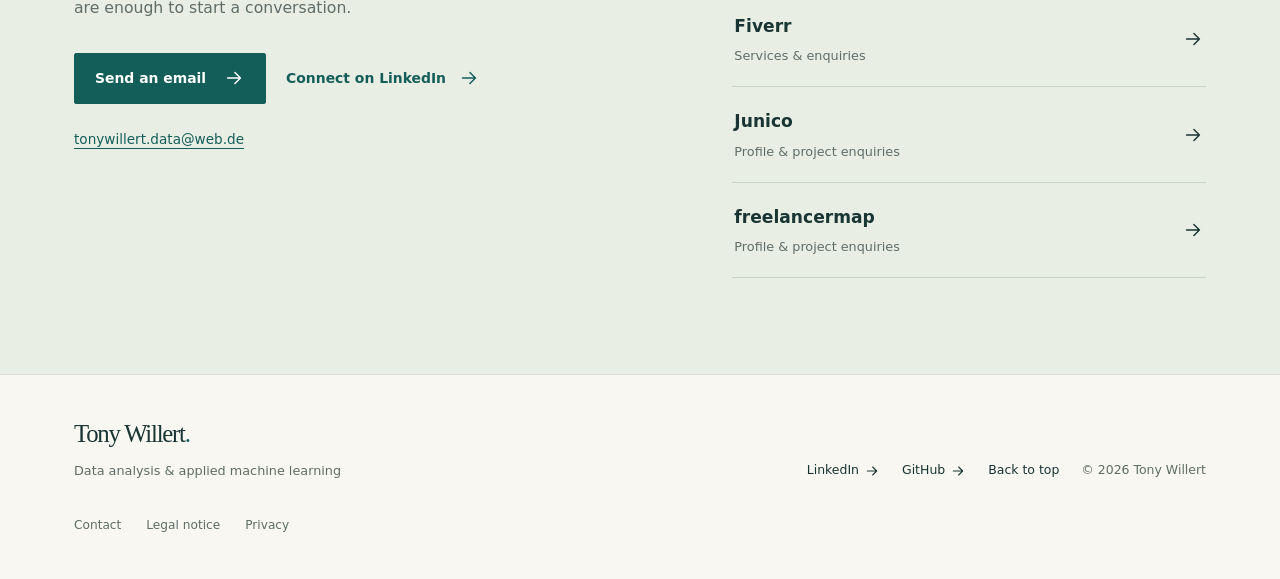
==== commit ce021dc8: "Add Malt, Upwork and Fiverr contact links" ====
--- a/index.html
+++ b/index.html
@@ -3,5 +3,5 @@
 <meta name="theme-color" content="#123d3b"><meta name="referrer" content="no-referrer"><meta name="description" content="Tony Willert: data analysis and applied machine learning with R and Python. Quantitative research, statistical modelling and practical applications.">
 <title>Tony Willert | Data analysis & applied machine learning</title><link rel="canonical" href="https://tonywillert.github.io/Portfolio/">
 <link rel="icon" type="image/svg+xml" href="./assets/favicon.svg"><link rel="stylesheet" href="./assets/site.css?v=30c83e8daa">
-<script src="./assets/translations.js?v=f13b8fd2d7" defer></script><script src="./assets/site.js?v=a343d723be" defer></script>
-</head><body id="top" data-page="home" data-base="./"><a class="skip-link" href="#main"><span data-i18n-html="skip">Skip to content</span></a><header class="site-header"><div class="header-inner"><a href="./" class="wordmark" data-local="" aria-label="Tony Willert — home" data-i18n-label="brand.label">Tony Willert<span class="wordmark-dot" aria-hidden="true">.</span></a><nav class="site-nav" aria-label="Main navigation" data-i18n-label="nav.label"><a class="nav-secondary" href="./#about" data-local="#about"><span data-i18n-html="nav.about">About</span></a><a href="./#projects" data-local="#projects"><span data-i18n-html="nav.projects">Projects</span></a><a class="nav-secondary" href="./#contact" data-local="#contact"><span data-i18n-html="nav.contact">Contact</span></a><a class="nav-secondary github-nav" href="https://github.com/TonyWillert">GitHub</a></nav><div class="language-switch" role="group" aria-label="Language / Sprache"><button type="button" data-language="en" lang="en" aria-label="Switch to English" aria-pressed="true">EN</button><span aria-hidden="true">/</span><button type="button" data-language="de" lang="de" aria-label="Auf Deutsch wechseln" aria-pressed="false">DE</button></div></div></header><main id="main"><section class="hero container" aria-labelledby="home-heading"><div class="hero-copy"><p data-i18n-html="home.eyebrow" class="eyebrow">Tony Willert · Potsdam, Germany</p><h1 data-i18n-html="home.heading" id="home-heading">Data analysis &amp;<br><em>applied machine learning.</em></h1><p data-i18n-html="home.intro" class="hero-intro">My work combines quantitative research, statistical analysis and machine learning. With an M.A. in Educational Sciences and practical experience using R and Python, I conduct analyses and build applications for research and education.</p><div class="actions"><a class="button primary" href="./#projects" data-local="#projects"><span data-i18n-html="home.cta">Explore my work</span><svg aria-hidden="true" viewBox="0 0 24 24" fill="none"><path d="M5 12h14m-6-6 6 6-6 6" stroke="currentColor" stroke-width="1.6" stroke-linecap="round" stroke-linejoin="round"/></svg></a><a class="text-link" href="./#contact" data-local="#contact"><span data-i18n-html="home.contactcta">Get in touch</span><svg aria-hidden="true" viewBox="0 0 24 24" fill="none"><path d="M5 12h14m-6-6 6 6-6 6" stroke="currentColor" stroke-width="1.6" stroke-linecap="round" stroke-linejoin="round"/></svg></a></div></div><figure class="hero-portrait"><img src="./assets/tony-willert-portrait.jpg" alt="Portrait of Tony Willert." data-i18n-alt="image.portrait" class="" width="1254" height="1254" loading="eager" fetchpriority="high" decoding="async"></figure><aside class="profile-notes" aria-label="Background and interests" data-i18n-label="home.notes"><dl><div><dt data-i18n-html="home.fact1label">Background</dt><dd data-i18n-html="home.fact1">M.A. Educational Sciences</dd><dd data-i18n-html="home.fact1sub" class="note-detail">University of Potsdam</dd></div><div><dt data-i18n-html="home.fact2label">Working with</dt><dd data-i18n-html="home.fact2">R & Python</dd><dd data-i18n-html="home.fact2sub" class="note-detail">Statistics, data preparation & modelling</dd></div><div><dt data-i18n-html="home.fact3label">Interested in</dt><dd data-i18n-html="home.fact3">Accessible analytics & ML</dd><dd data-i18n-html="home.fact3sub" class="note-detail">Useful applications for people without a technical background.</dd></div></dl></aside></section><section id="about" class="about-section section"><div class="container about-grid"><div><p data-i18n-html="home.aboutlabel" class="eyebrow">Background</p><h2 data-i18n-html="home.aboutheading">About me</h2></div><div class="about-copy"><p data-i18n-html="home.about1" class="lead">I hold an M.A. in Educational Sciences from the University of Potsdam. Over several years in higher education, I contributed to evaluation design and analysis as well as digital teaching and assessment processes. I now connect that experience with data analytics and the development of machine learning applications.</p><h3 data-i18n-html="home.motivationheading" class="about-subheading">From observation to measurement</h3><p data-i18n-html="home.about2">I am fascinated by measurement: how observations and empirical relationships can be mapped to a numerical representation that supports systematic analysis. The decisions behind the numbers matter to me: what an indicator captures, how a scale is constructed, and which conclusions the data can support.</p><h3 data-i18n-html="home.applicationheading" class="about-subheading">From analysis to application</h3><p data-i18n-html="home.about3">Practical use matters just as much to me. I want to turn statistical analysis and machine learning into applications that help people understand results and use them for a concrete task. I therefore connect data preparation and modelling with interactive prototypes for reviewing information, exploring data and supporting informed decisions.</p><div class="capabilities"><div><h3 data-i18n-html="home.skill1">Data preparation</h3><p data-i18n-html="home.skill1body">Cleaning, joining and checking datasets with R and Python.</p></div><div><h3 data-i18n-html="home.skill2">Statistical analysis</h3><p data-i18n-html="home.skill2body">Regression, multilevel models and the treatment of missing data.</p></div><div><h3 data-i18n-html="home.skill3">Research & reporting</h3><p data-i18n-html="home.skill3body">Research questions, evaluation and understandable findings.</p></div><div><h3 data-i18n-html="home.skill4">Applied machine learning</h3><p data-i18n-html="home.skill4body">Model comparison, evaluation and interactive prototypes.</p></div></div></div></div></section><section id="projects" class="work-section section container"><p data-i18n-html="home.worklabel" class="eyebrow">Selected work</p><div class="section-heading"><h2 data-i18n-html="home.workheading">Two ways I work with data.</h2><p data-i18n-html="home.workintro">An applied prototype and a research case study. Choose a project to explore the question, my approach and the results.</p></div><div class="project-grid"><a id="learnercue" class="project-card" href="./projects/learnercue/" data-local="projects/learnercue/"><div class="project-image project-image-1"><img src="./assets/learnercue-review-list.png" alt="LearnerCue screenshot showing synthetic course records in a weekly review list." data-i18n-alt="image.learner" class="" loading="lazy" decoding="async"></div><div class="project-copy"><p data-i18n-html="home.card1type" class="eyebrow">Applied machine learning</p><h3 data-i18n-html="home.card1title">LearnerCue</h3><p data-i18n-html="home.card1body" class="project-summary">An interactive prototype for weekly course reviews, supported by historical learning data and an exploratory model evaluation.</p><div class="card-bottom"><span data-i18n-html="home.card1tools" class="project-tools">Python · scikit-learn · Streamlit</span><span class="card-arrow"><svg aria-hidden="true" viewBox="0 0 24 24" fill="none"><path d="M5 12h14m-6-6 6 6-6 6" stroke="currentColor" stroke-width="1.6" stroke-linecap="round" stroke-linejoin="round"/></svg></span></div><span data-i18n-html="home.card1cta" class="card-cta">Explore LearnerCue</span></div></a><a id="pisa2022-gaming" class="project-card" href="./projects/pisa2022/" data-local="projects/pisa2022/"><div class="project-image project-image-2"><img src="./assets/pisa2022-daily-playtime.png" alt="Descriptive daily gaming means for 48 country and region samples, averaged equally across ten imputations." data-i18n-alt="image.pisa" class="" loading="lazy" decoding="async"></div><div class="project-copy"><p data-i18n-html="home.card2type" class="eyebrow">Quantitative research</p><h3 data-i18n-html="home.card2title">Gaming & socio-emotional skills</h3><p data-i18n-html="home.card2body" class="project-summary">A PISA 2022 research case study combining questionnaire preparation, multiple imputation and multilevel modelling in R.</p><div class="card-bottom"><span data-i18n-html="home.card2tools" class="project-tools">R · PISA 2022 · Multilevel models</span><span class="card-arrow"><svg aria-hidden="true" viewBox="0 0 24 24" fill="none"><path d="M5 12h14m-6-6 6 6-6 6" stroke="currentColor" stroke-width="1.6" stroke-linecap="round" stroke-linejoin="round"/></svg></span></div><span data-i18n-html="home.card2cta" class="card-cta">Read the research case study</span></div></a></div></section><section id="contact" class="contact-section section"><div class="container contact-grid"><div class="contact-copy"><p data-i18n-html="contact.label" class="eyebrow">Contact</p><h2 data-i18n-html="contact.heading">Contact &amp;<br><em>project enquiries.</em></h2><p data-i18n-html="contact.intro" class="contact-intro">For enquiries about data analysis, statistics or a practical machine learning application, send me a short description of your project.</p><p data-i18n-html="contact.brief">A few lines about the question, the available data and the desired result are enough to start a conversation.</p><div class="actions"><a class="button primary" href="mailto:tonywillert.data@web.de"><span data-i18n-html="contact.email">Send an email</span><svg aria-hidden="true" viewBox="0 0 24 24" fill="none"><path d="M5 12h14m-6-6 6 6-6 6" stroke="currentColor" stroke-width="1.6" stroke-linecap="round" stroke-linejoin="round"/></svg></a><a class="text-link" href="https://www.linkedin.com/in/tw25/"><span data-i18n-html="contact.linkedin">Connect on LinkedIn</span><svg aria-hidden="true" viewBox="0 0 24 24" fill="none"><path d="M5 12h14m-6-6 6 6-6 6" stroke="currentColor" stroke-width="1.6" stroke-linecap="round" stroke-linejoin="round"/></svg></a></div><a class="contact-email-address" href="mailto:tonywillert.data@web.de">tonywillert.data@web.de</a></div><div class="contact-platforms"><h3 data-i18n-html="contact.platforms">Project profiles</h3><p data-i18n-html="contact.platformintro">You can also contact me through these freelance platforms.</p><div class="platform-list"><a class="contact-platform-link" href="https://www.junico.de/freelancer/tony-15"><span><strong>Junico</strong><span data-i18n-html="contact.junico" class="platform-description">Profile & project enquiries</span></span><svg aria-hidden="true" viewBox="0 0 24 24" fill="none"><path d="M5 12h14m-6-6 6 6-6 6" stroke="currentColor" stroke-width="1.6" stroke-linecap="round" stroke-linejoin="round"/></svg></a><a class="contact-platform-link" href="https://www.freelancermap.de/profil/data-analyst-und-data-scientist-statistik-empirische-forschung-machine-learning"><span><strong>freelancermap</strong><span data-i18n-html="contact.freelancermap" class="platform-description">Profile & project enquiries</span></span><svg aria-hidden="true" viewBox="0 0 24 24" fill="none"><path d="M5 12h14m-6-6 6 6-6 6" stroke="currentColor" stroke-width="1.6" stroke-linecap="round" stroke-linejoin="round"/></svg></a></div></div></div></section></main><footer class="site-footer"><div class="footer-inner"><div><a class="wordmark" href="./" data-local="">Tony Willert<span class="wordmark-dot" aria-hidden="true">.</span></a><p data-i18n-html="footer.role">Data analysis & applied machine learning</p></div><div class="footer-links"><a href="https://www.linkedin.com/in/tw25/">LinkedIn <svg aria-hidden="true" viewBox="0 0 24 24" fill="none"><path d="M5 12h14m-6-6 6 6-6 6" stroke="currentColor" stroke-width="1.6" stroke-linecap="round" stroke-linejoin="round"/></svg></a><a href="https://github.com/TonyWillert">GitHub <svg aria-hidden="true" viewBox="0 0 24 24" fill="none"><path d="M5 12h14m-6-6 6 6-6 6" stroke="currentColor" stroke-width="1.6" stroke-linecap="round" stroke-linejoin="round"/></svg></a><a href="#top"><span data-i18n-html="footer.top">Back to top</span></a><span class="copyright">© 2026 Tony Willert</span></div></div><div class="footer-legal container"><a class="footer-legal-link" href="./#contact" data-local="#contact"><span data-i18n-html="footer.contact">Contact</span><svg aria-hidden="true" viewBox="0 0 24 24" fill="none"><path d="M5 12h14m-6-6 6 6-6 6" stroke="currentColor" stroke-width="1.6" stroke-linecap="round" stroke-linejoin="round"/></svg></a><a class="footer-legal-link" href="./imprint/" data-local="imprint/"><span data-i18n-html="footer.imprint">Legal notice</span><svg aria-hidden="true" viewBox="0 0 24 24" fill="none"><path d="M5 12h14m-6-6 6 6-6 6" stroke="currentColor" stroke-width="1.6" stroke-linecap="round" stroke-linejoin="round"/></svg></a><a class="footer-legal-link" href="./privacy/" data-local="privacy/"><span data-i18n-html="footer.privacy">Privacy</span><svg aria-hidden="true" viewBox="0 0 24 24" fill="none"><path d="M5 12h14m-6-6 6 6-6 6" stroke="currentColor" stroke-width="1.6" stroke-linecap="round" stroke-linejoin="round"/></svg></a></div></footer></body></html>+<script src="./assets/translations.js?v=50bc9ca591" defer></script><script src="./assets/site.js?v=a343d723be" defer></script>
+</head><body id="top" data-page="home" data-base="./"><a class="skip-link" href="#main"><span data-i18n-html="skip">Skip to content</span></a><header class="site-header"><div class="header-inner"><a href="./" class="wordmark" data-local="" aria-label="Tony Willert — home" data-i18n-label="brand.label">Tony Willert<span class="wordmark-dot" aria-hidden="true">.</span></a><nav class="site-nav" aria-label="Main navigation" data-i18n-label="nav.label"><a class="nav-secondary" href="./#about" data-local="#about"><span data-i18n-html="nav.about">About</span></a><a href="./#projects" data-local="#projects"><span data-i18n-html="nav.projects">Projects</span></a><a class="nav-secondary" href="./#contact" data-local="#contact"><span data-i18n-html="nav.contact">Contact</span></a><a class="nav-secondary github-nav" href="https://github.com/TonyWillert">GitHub</a></nav><div class="language-switch" role="group" aria-label="Language / Sprache"><button type="button" data-language="en" lang="en" aria-label="Switch to English" aria-pressed="true">EN</button><span aria-hidden="true">/</span><button type="button" data-language="de" lang="de" aria-label="Auf Deutsch wechseln" aria-pressed="false">DE</button></div></div></header><main id="main"><section class="hero container" aria-labelledby="home-heading"><div class="hero-copy"><p data-i18n-html="home.eyebrow" class="eyebrow">Tony Willert · Potsdam, Germany</p><h1 data-i18n-html="home.heading" id="home-heading">Data analysis &amp;<br><em>applied machine learning.</em></h1><p data-i18n-html="home.intro" class="hero-intro">My work combines quantitative research, statistical analysis and machine learning. With an M.A. in Educational Sciences and practical experience using R and Python, I conduct analyses and build applications for research and education.</p><div class="actions"><a class="button primary" href="./#projects" data-local="#projects"><span data-i18n-html="home.cta">Explore my work</span><svg aria-hidden="true" viewBox="0 0 24 24" fill="none"><path d="M5 12h14m-6-6 6 6-6 6" stroke="currentColor" stroke-width="1.6" stroke-linecap="round" stroke-linejoin="round"/></svg></a><a class="text-link" href="./#contact" data-local="#contact"><span data-i18n-html="home.contactcta">Get in touch</span><svg aria-hidden="true" viewBox="0 0 24 24" fill="none"><path d="M5 12h14m-6-6 6 6-6 6" stroke="currentColor" stroke-width="1.6" stroke-linecap="round" stroke-linejoin="round"/></svg></a></div></div><figure class="hero-portrait"><img src="./assets/tony-willert-portrait.jpg" alt="Portrait of Tony Willert." data-i18n-alt="image.portrait" class="" width="1254" height="1254" loading="eager" fetchpriority="high" decoding="async"></figure><aside class="profile-notes" aria-label="Background and interests" data-i18n-label="home.notes"><dl><div><dt data-i18n-html="home.fact1label">Background</dt><dd data-i18n-html="home.fact1">M.A. Educational Sciences</dd><dd data-i18n-html="home.fact1sub" class="note-detail">University of Potsdam</dd></div><div><dt data-i18n-html="home.fact2label">Working with</dt><dd data-i18n-html="home.fact2">R & Python</dd><dd data-i18n-html="home.fact2sub" class="note-detail">Statistics, data preparation & modelling</dd></div><div><dt data-i18n-html="home.fact3label">Interested in</dt><dd data-i18n-html="home.fact3">Accessible analytics & ML</dd><dd data-i18n-html="home.fact3sub" class="note-detail">Useful applications for people without a technical background.</dd></div></dl></aside></section><section id="about" class="about-section section"><div class="container about-grid"><div><p data-i18n-html="home.aboutlabel" class="eyebrow">Background</p><h2 data-i18n-html="home.aboutheading">About me</h2></div><div class="about-copy"><p data-i18n-html="home.about1" class="lead">I hold an M.A. in Educational Sciences from the University of Potsdam. Over several years in higher education, I contributed to evaluation design and analysis as well as digital teaching and assessment processes. I now connect that experience with data analytics and the development of machine learning applications.</p><h3 data-i18n-html="home.motivationheading" class="about-subheading">From observation to measurement</h3><p data-i18n-html="home.about2">I am fascinated by measurement: how observations and empirical relationships can be mapped to a numerical representation that supports systematic analysis. The decisions behind the numbers matter to me: what an indicator captures, how a scale is constructed, and which conclusions the data can support.</p><h3 data-i18n-html="home.applicationheading" class="about-subheading">From analysis to application</h3><p data-i18n-html="home.about3">Practical use matters just as much to me. I want to turn statistical analysis and machine learning into applications that help people understand results and use them for a concrete task. I therefore connect data preparation and modelling with interactive prototypes for reviewing information, exploring data and supporting informed decisions.</p><div class="capabilities"><div><h3 data-i18n-html="home.skill1">Data preparation</h3><p data-i18n-html="home.skill1body">Cleaning, joining and checking datasets with R and Python.</p></div><div><h3 data-i18n-html="home.skill2">Statistical analysis</h3><p data-i18n-html="home.skill2body">Regression, multilevel models and the treatment of missing data.</p></div><div><h3 data-i18n-html="home.skill3">Research & reporting</h3><p data-i18n-html="home.skill3body">Research questions, evaluation and understandable findings.</p></div><div><h3 data-i18n-html="home.skill4">Applied machine learning</h3><p data-i18n-html="home.skill4body">Model comparison, evaluation and interactive prototypes.</p></div></div></div></div></section><section id="projects" class="work-section section container"><p data-i18n-html="home.worklabel" class="eyebrow">Selected work</p><div class="section-heading"><h2 data-i18n-html="home.workheading">Two ways I work with data.</h2><p data-i18n-html="home.workintro">An applied prototype and a research case study. Choose a project to explore the question, my approach and the results.</p></div><div class="project-grid"><a id="learnercue" class="project-card" href="./projects/learnercue/" data-local="projects/learnercue/"><div class="project-image project-image-1"><img src="./assets/learnercue-review-list.png" alt="LearnerCue screenshot showing synthetic course records in a weekly review list." data-i18n-alt="image.learner" class="" loading="lazy" decoding="async"></div><div class="project-copy"><p data-i18n-html="home.card1type" class="eyebrow">Applied machine learning</p><h3 data-i18n-html="home.card1title">LearnerCue</h3><p data-i18n-html="home.card1body" class="project-summary">An interactive prototype for weekly course reviews, supported by historical learning data and an exploratory model evaluation.</p><div class="card-bottom"><span data-i18n-html="home.card1tools" class="project-tools">Python · scikit-learn · Streamlit</span><span class="card-arrow"><svg aria-hidden="true" viewBox="0 0 24 24" fill="none"><path d="M5 12h14m-6-6 6 6-6 6" stroke="currentColor" stroke-width="1.6" stroke-linecap="round" stroke-linejoin="round"/></svg></span></div><span data-i18n-html="home.card1cta" class="card-cta">Explore LearnerCue</span></div></a><a id="pisa2022-gaming" class="project-card" href="./projects/pisa2022/" data-local="projects/pisa2022/"><div class="project-image project-image-2"><img src="./assets/pisa2022-daily-playtime.png" alt="Descriptive daily gaming means for 48 country and region samples, averaged equally across ten imputations." data-i18n-alt="image.pisa" class="" loading="lazy" decoding="async"></div><div class="project-copy"><p data-i18n-html="home.card2type" class="eyebrow">Quantitative research</p><h3 data-i18n-html="home.card2title">Gaming & socio-emotional skills</h3><p data-i18n-html="home.card2body" class="project-summary">A PISA 2022 research case study combining questionnaire preparation, multiple imputation and multilevel modelling in R.</p><div class="card-bottom"><span data-i18n-html="home.card2tools" class="project-tools">R · PISA 2022 · Multilevel models</span><span class="card-arrow"><svg aria-hidden="true" viewBox="0 0 24 24" fill="none"><path d="M5 12h14m-6-6 6 6-6 6" stroke="currentColor" stroke-width="1.6" stroke-linecap="round" stroke-linejoin="round"/></svg></span></div><span data-i18n-html="home.card2cta" class="card-cta">Read the research case study</span></div></a></div></section><section id="contact" class="contact-section section"><div class="container contact-grid"><div class="contact-copy"><p data-i18n-html="contact.label" class="eyebrow">Contact</p><h2 data-i18n-html="contact.heading">Contact &amp;<br><em>project enquiries.</em></h2><p data-i18n-html="contact.intro" class="contact-intro">For enquiries about data analysis, statistics or a practical machine learning application, send me a short description of your project.</p><p data-i18n-html="contact.brief">A few lines about the question, the available data and the desired result are enough to start a conversation.</p><div class="actions"><a class="button primary" href="mailto:tonywillert.data@web.de"><span data-i18n-html="contact.email">Send an email</span><svg aria-hidden="true" viewBox="0 0 24 24" fill="none"><path d="M5 12h14m-6-6 6 6-6 6" stroke="currentColor" stroke-width="1.6" stroke-linecap="round" stroke-linejoin="round"/></svg></a><a class="text-link" href="https://www.linkedin.com/in/tw25/"><span data-i18n-html="contact.linkedin">Connect on LinkedIn</span><svg aria-hidden="true" viewBox="0 0 24 24" fill="none"><path d="M5 12h14m-6-6 6 6-6 6" stroke="currentColor" stroke-width="1.6" stroke-linecap="round" stroke-linejoin="round"/></svg></a></div><a class="contact-email-address" href="mailto:tonywillert.data@web.de">tonywillert.data@web.de</a></div><div class="contact-platforms"><h3 data-i18n-html="contact.platforms">Freelance platforms</h3><p data-i18n-html="contact.platformintro">You can also contact me through these freelance platforms.</p><div class="platform-list"><a class="contact-platform-link" href="https://www.malt.com/profile/tonywillert"><span><strong>Malt</strong><span data-i18n-html="contact.malt" class="platform-description">Profile & project enquiries</span></span><svg aria-hidden="true" viewBox="0 0 24 24" fill="none"><path d="M5 12h14m-6-6 6 6-6 6" stroke="currentColor" stroke-width="1.6" stroke-linecap="round" stroke-linejoin="round"/></svg></a><a class="contact-platform-link" href="https://www.upwork.com/freelancers/~0103d72197e85d8d5a?mp_source=share"><span><strong>Upwork</strong><span data-i18n-html="contact.upwork" class="platform-description">Profile & project enquiries</span></span><svg aria-hidden="true" viewBox="0 0 24 24" fill="none"><path d="M5 12h14m-6-6 6 6-6 6" stroke="currentColor" stroke-width="1.6" stroke-linecap="round" stroke-linejoin="round"/></svg></a><a class="contact-platform-link" href="https://www.fiverr.com/s/lrvk7we"><span><strong>Fiverr</strong><span data-i18n-html="contact.fiverr" class="platform-description">Services & enquiries</span></span><svg aria-hidden="true" viewBox="0 0 24 24" fill="none"><path d="M5 12h14m-6-6 6 6-6 6" stroke="currentColor" stroke-width="1.6" stroke-linecap="round" stroke-linejoin="round"/></svg></a><a class="contact-platform-link" href="https://www.junico.de/freelancer/tony-15"><span><strong>Junico</strong><span data-i18n-html="contact.junico" class="platform-description">Profile & project enquiries</span></span><svg aria-hidden="true" viewBox="0 0 24 24" fill="none"><path d="M5 12h14m-6-6 6 6-6 6" stroke="currentColor" stroke-width="1.6" stroke-linecap="round" stroke-linejoin="round"/></svg></a><a class="contact-platform-link" href="https://www.freelancermap.de/profil/data-analyst-und-data-scientist-statistik-empirische-forschung-machine-learning"><span><strong>freelancermap</strong><span data-i18n-html="contact.freelancermap" class="platform-description">Profile & project enquiries</span></span><svg aria-hidden="true" viewBox="0 0 24 24" fill="none"><path d="M5 12h14m-6-6 6 6-6 6" stroke="currentColor" stroke-width="1.6" stroke-linecap="round" stroke-linejoin="round"/></svg></a></div></div></div></section></main><footer class="site-footer"><div class="footer-inner"><div><a class="wordmark" href="./" data-local="">Tony Willert<span class="wordmark-dot" aria-hidden="true">.</span></a><p data-i18n-html="footer.role">Data analysis & applied machine learning</p></div><div class="footer-links"><a href="https://www.linkedin.com/in/tw25/">LinkedIn <svg aria-hidden="true" viewBox="0 0 24 24" fill="none"><path d="M5 12h14m-6-6 6 6-6 6" stroke="currentColor" stroke-width="1.6" stroke-linecap="round" stroke-linejoin="round"/></svg></a><a href="https://github.com/TonyWillert">GitHub <svg aria-hidden="true" viewBox="0 0 24 24" fill="none"><path d="M5 12h14m-6-6 6 6-6 6" stroke="currentColor" stroke-width="1.6" stroke-linecap="round" stroke-linejoin="round"/></svg></a><a href="#top"><span data-i18n-html="footer.top">Back to top</span></a><span class="copyright">© 2026 Tony Willert</span></div></div><div class="footer-legal container"><a class="footer-legal-link" href="./#contact" data-local="#contact"><span data-i18n-html="footer.contact">Contact</span><svg aria-hidden="true" viewBox="0 0 24 24" fill="none"><path d="M5 12h14m-6-6 6 6-6 6" stroke="currentColor" stroke-width="1.6" stroke-linecap="round" stroke-linejoin="round"/></svg></a><a class="footer-legal-link" href="./imprint/" data-local="imprint/"><span data-i18n-html="footer.imprint">Legal notice</span><svg aria-hidden="true" viewBox="0 0 24 24" fill="none"><path d="M5 12h14m-6-6 6 6-6 6" stroke="currentColor" stroke-width="1.6" stroke-linecap="round" stroke-linejoin="round"/></svg></a><a class="footer-legal-link" href="./privacy/" data-local="privacy/"><span data-i18n-html="footer.privacy">Privacy</span><svg aria-hidden="true" viewBox="0 0 24 24" fill="none"><path d="M5 12h14m-6-6 6 6-6 6" stroke="currentColor" stroke-width="1.6" stroke-linecap="round" stroke-linejoin="round"/></svg></a></div></footer></body></html>
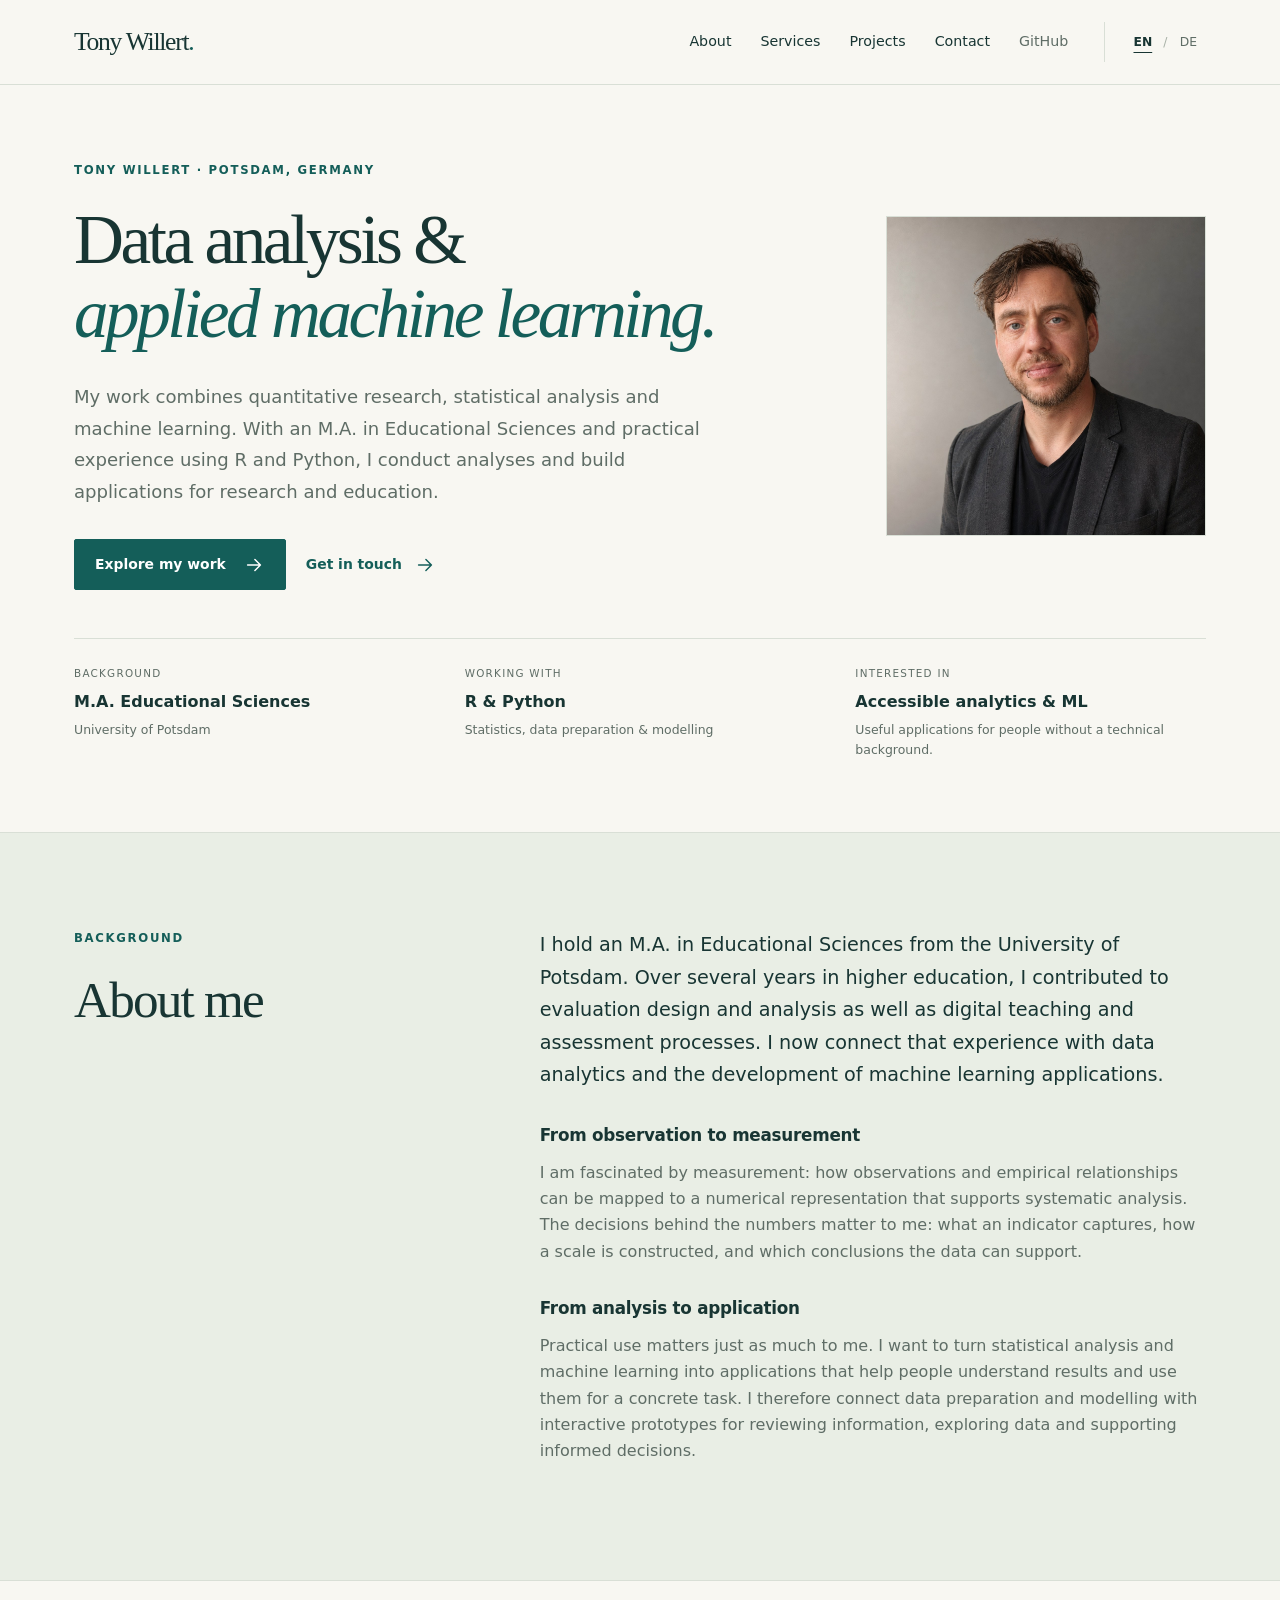
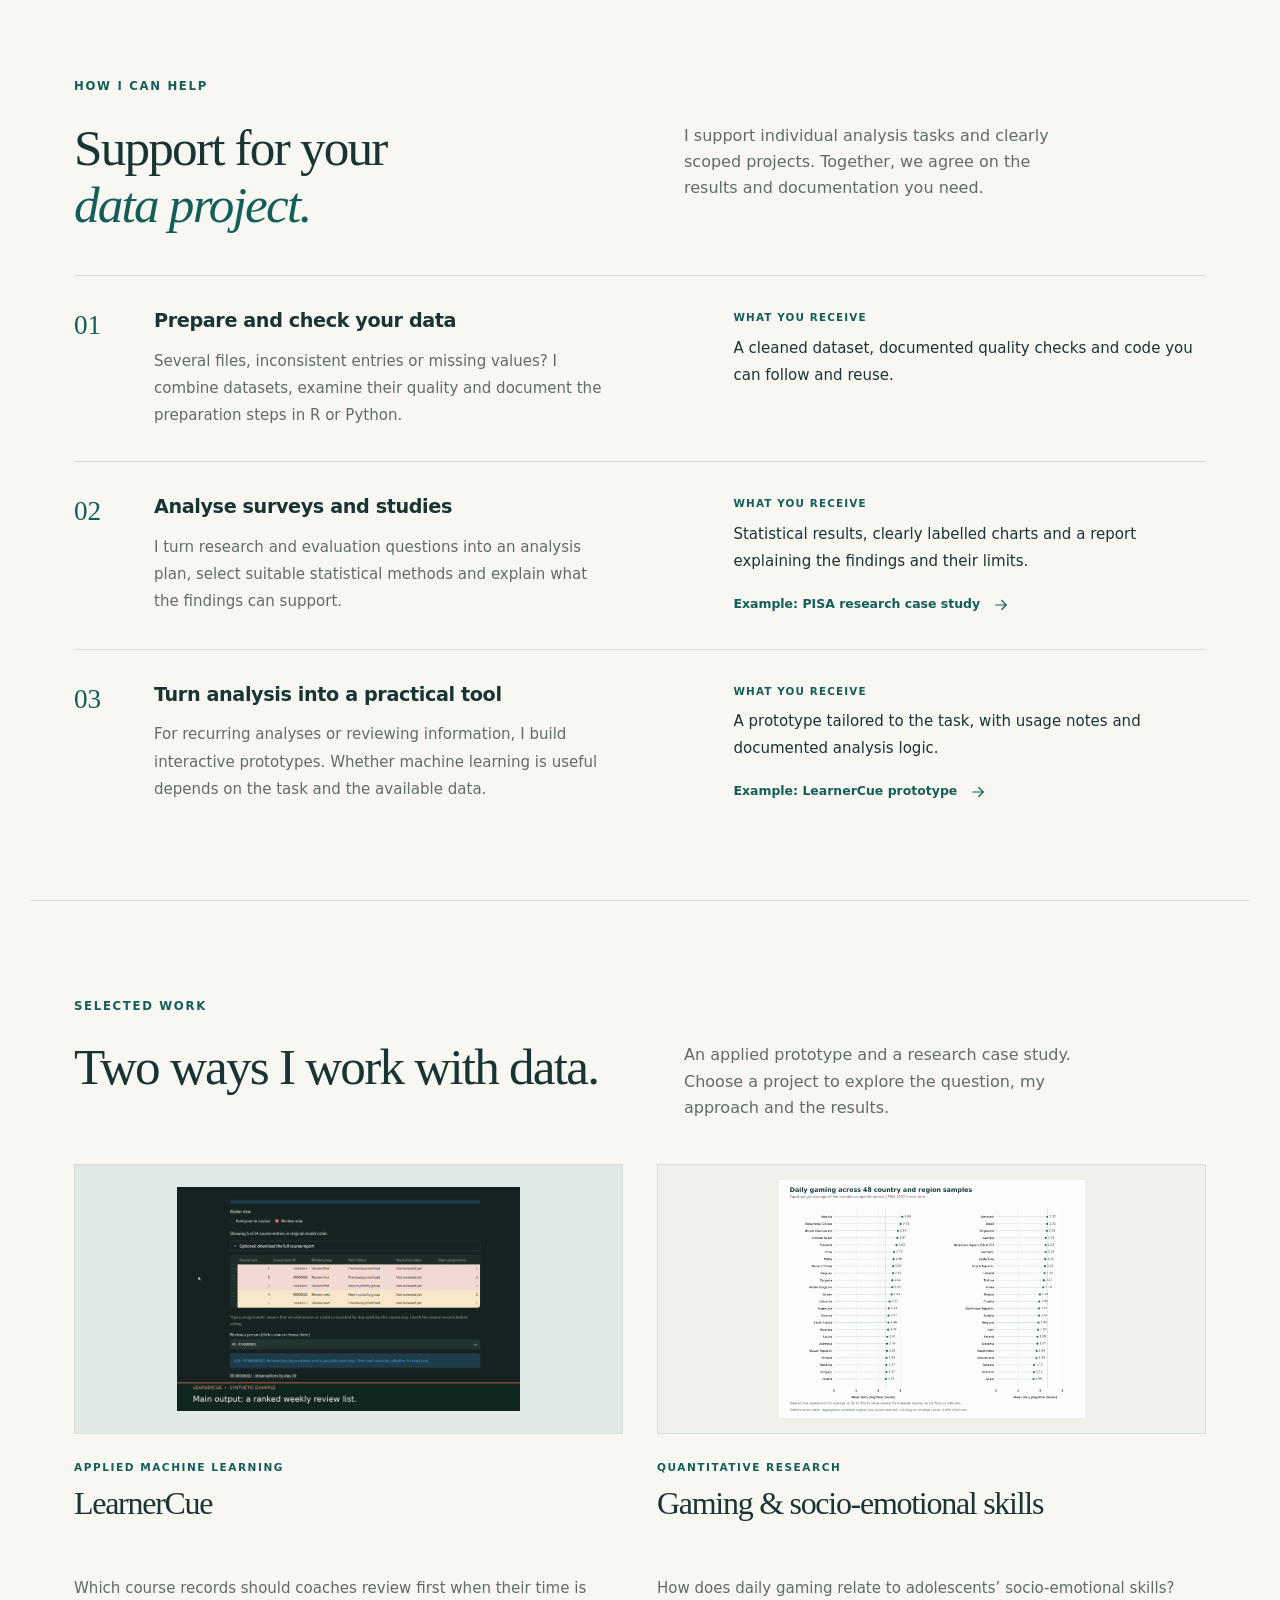
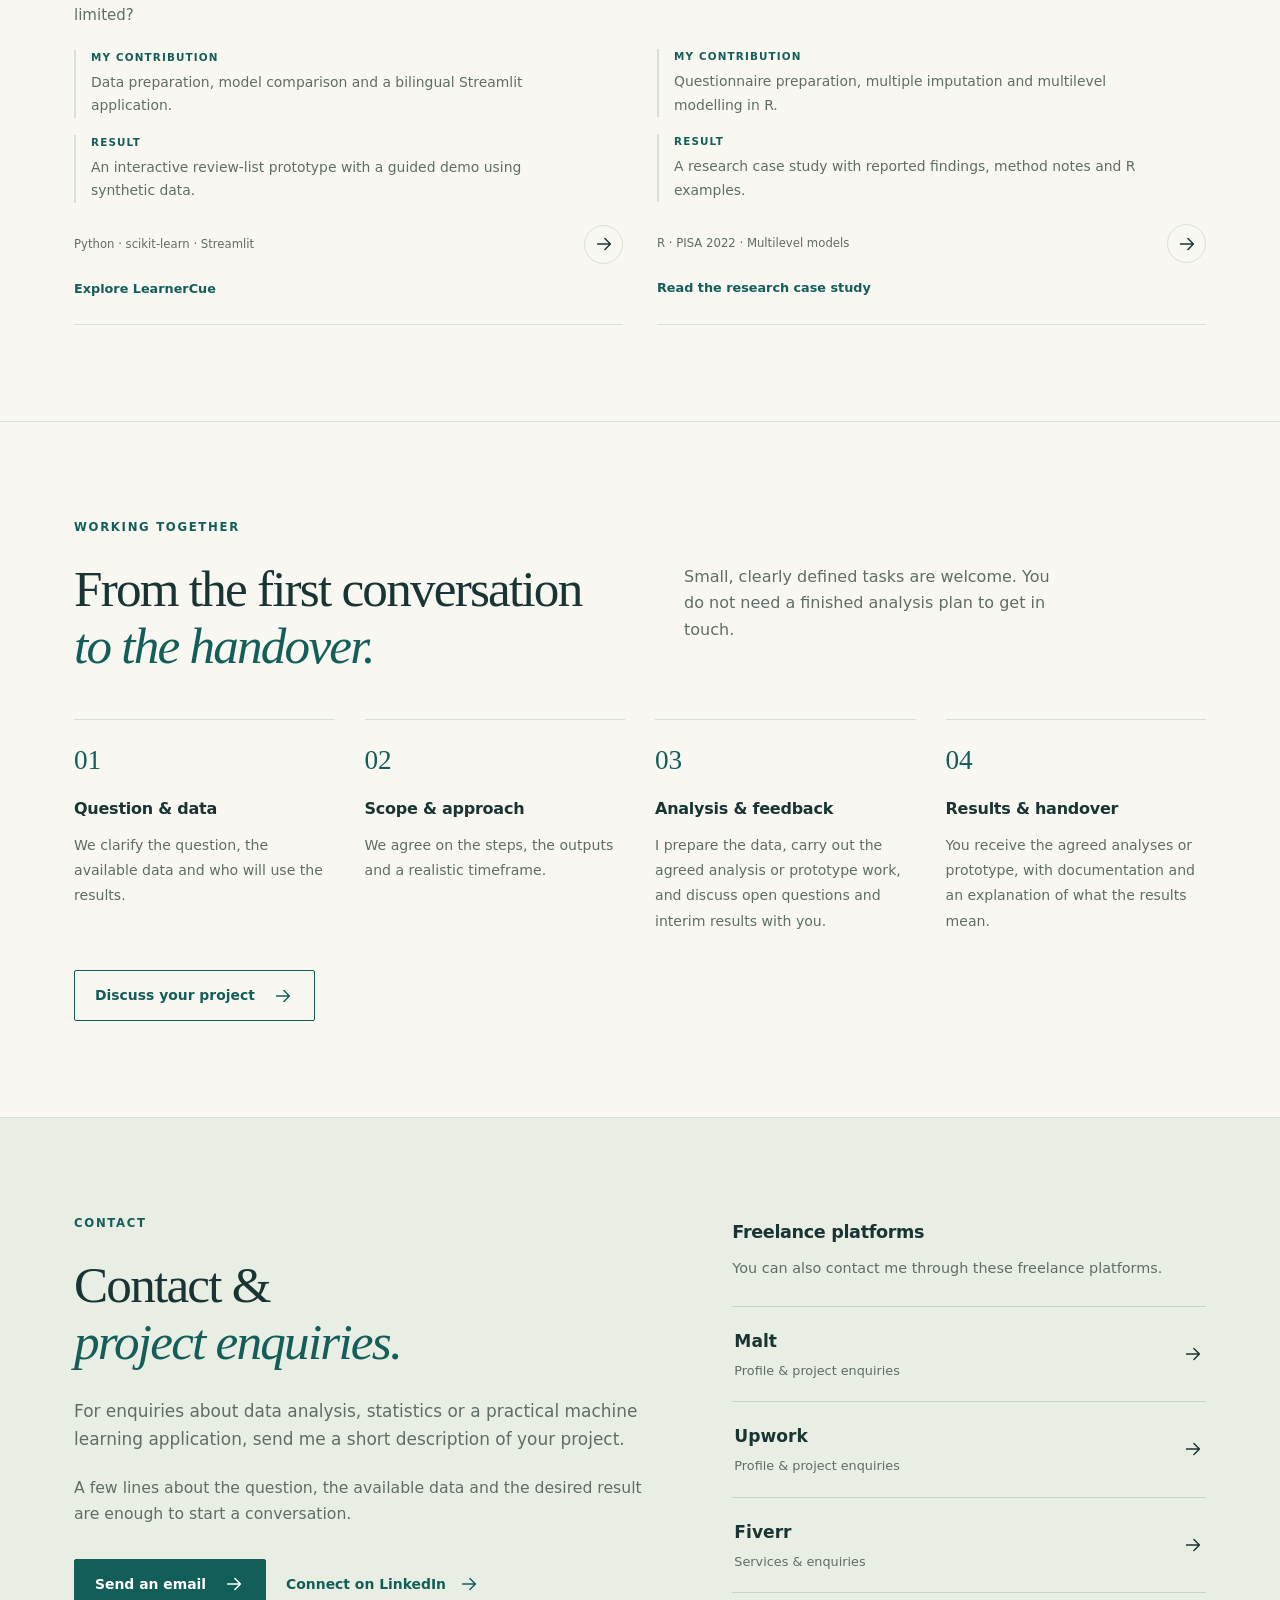
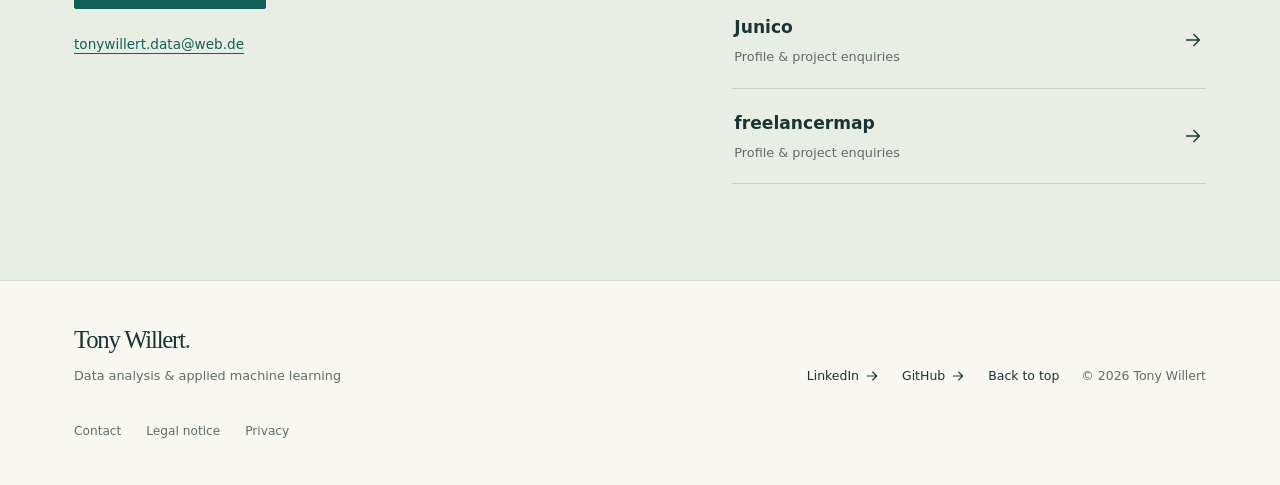
==== commit f1304294: "Clarify services, project contributions and collaboration in English and German" ====
--- a/index.html
+++ b/index.html
@@ -2,6 +2,6 @@
 <html lang="en"><head><meta charset="utf-8"><meta name="viewport" content="width=device-width, initial-scale=1">
 <meta name="theme-color" content="#123d3b"><meta name="referrer" content="no-referrer"><meta name="description" content="Tony Willert: data analysis and applied machine learning with R and Python. Quantitative research, statistical modelling and practical applications.">
 <title>Tony Willert | Data analysis & applied machine learning</title><link rel="canonical" href="https://tonywillert.github.io/Portfolio/">
-<link rel="icon" type="image/svg+xml" href="./assets/favicon.svg"><link rel="stylesheet" href="./assets/site.css?v=30c83e8daa">
-<script src="./assets/translations.js?v=50bc9ca591" defer></script><script src="./assets/site.js?v=a343d723be" defer></script>
-</head><body id="top" data-page="home" data-base="./"><a class="skip-link" href="#main"><span data-i18n-html="skip">Skip to content</span></a><header class="site-header"><div class="header-inner"><a href="./" class="wordmark" data-local="" aria-label="Tony Willert — home" data-i18n-label="brand.label">Tony Willert<span class="wordmark-dot" aria-hidden="true">.</span></a><nav class="site-nav" aria-label="Main navigation" data-i18n-label="nav.label"><a class="nav-secondary" href="./#about" data-local="#about"><span data-i18n-html="nav.about">About</span></a><a href="./#projects" data-local="#projects"><span data-i18n-html="nav.projects">Projects</span></a><a class="nav-secondary" href="./#contact" data-local="#contact"><span data-i18n-html="nav.contact">Contact</span></a><a class="nav-secondary github-nav" href="https://github.com/TonyWillert">GitHub</a></nav><div class="language-switch" role="group" aria-label="Language / Sprache"><button type="button" data-language="en" lang="en" aria-label="Switch to English" aria-pressed="true">EN</button><span aria-hidden="true">/</span><button type="button" data-language="de" lang="de" aria-label="Auf Deutsch wechseln" aria-pressed="false">DE</button></div></div></header><main id="main"><section class="hero container" aria-labelledby="home-heading"><div class="hero-copy"><p data-i18n-html="home.eyebrow" class="eyebrow">Tony Willert · Potsdam, Germany</p><h1 data-i18n-html="home.heading" id="home-heading">Data analysis &amp;<br><em>applied machine learning.</em></h1><p data-i18n-html="home.intro" class="hero-intro">My work combines quantitative research, statistical analysis and machine learning. With an M.A. in Educational Sciences and practical experience using R and Python, I conduct analyses and build applications for research and education.</p><div class="actions"><a class="button primary" href="./#projects" data-local="#projects"><span data-i18n-html="home.cta">Explore my work</span><svg aria-hidden="true" viewBox="0 0 24 24" fill="none"><path d="M5 12h14m-6-6 6 6-6 6" stroke="currentColor" stroke-width="1.6" stroke-linecap="round" stroke-linejoin="round"/></svg></a><a class="text-link" href="./#contact" data-local="#contact"><span data-i18n-html="home.contactcta">Get in touch</span><svg aria-hidden="true" viewBox="0 0 24 24" fill="none"><path d="M5 12h14m-6-6 6 6-6 6" stroke="currentColor" stroke-width="1.6" stroke-linecap="round" stroke-linejoin="round"/></svg></a></div></div><figure class="hero-portrait"><img src="./assets/tony-willert-portrait.jpg" alt="Portrait of Tony Willert." data-i18n-alt="image.portrait" class="" width="1254" height="1254" loading="eager" fetchpriority="high" decoding="async"></figure><aside class="profile-notes" aria-label="Background and interests" data-i18n-label="home.notes"><dl><div><dt data-i18n-html="home.fact1label">Background</dt><dd data-i18n-html="home.fact1">M.A. Educational Sciences</dd><dd data-i18n-html="home.fact1sub" class="note-detail">University of Potsdam</dd></div><div><dt data-i18n-html="home.fact2label">Working with</dt><dd data-i18n-html="home.fact2">R & Python</dd><dd data-i18n-html="home.fact2sub" class="note-detail">Statistics, data preparation & modelling</dd></div><div><dt data-i18n-html="home.fact3label">Interested in</dt><dd data-i18n-html="home.fact3">Accessible analytics & ML</dd><dd data-i18n-html="home.fact3sub" class="note-detail">Useful applications for people without a technical background.</dd></div></dl></aside></section><section id="about" class="about-section section"><div class="container about-grid"><div><p data-i18n-html="home.aboutlabel" class="eyebrow">Background</p><h2 data-i18n-html="home.aboutheading">About me</h2></div><div class="about-copy"><p data-i18n-html="home.about1" class="lead">I hold an M.A. in Educational Sciences from the University of Potsdam. Over several years in higher education, I contributed to evaluation design and analysis as well as digital teaching and assessment processes. I now connect that experience with data analytics and the development of machine learning applications.</p><h3 data-i18n-html="home.motivationheading" class="about-subheading">From observation to measurement</h3><p data-i18n-html="home.about2">I am fascinated by measurement: how observations and empirical relationships can be mapped to a numerical representation that supports systematic analysis. The decisions behind the numbers matter to me: what an indicator captures, how a scale is constructed, and which conclusions the data can support.</p><h3 data-i18n-html="home.applicationheading" class="about-subheading">From analysis to application</h3><p data-i18n-html="home.about3">Practical use matters just as much to me. I want to turn statistical analysis and machine learning into applications that help people understand results and use them for a concrete task. I therefore connect data preparation and modelling with interactive prototypes for reviewing information, exploring data and supporting informed decisions.</p><div class="capabilities"><div><h3 data-i18n-html="home.skill1">Data preparation</h3><p data-i18n-html="home.skill1body">Cleaning, joining and checking datasets with R and Python.</p></div><div><h3 data-i18n-html="home.skill2">Statistical analysis</h3><p data-i18n-html="home.skill2body">Regression, multilevel models and the treatment of missing data.</p></div><div><h3 data-i18n-html="home.skill3">Research & reporting</h3><p data-i18n-html="home.skill3body">Research questions, evaluation and understandable findings.</p></div><div><h3 data-i18n-html="home.skill4">Applied machine learning</h3><p data-i18n-html="home.skill4body">Model comparison, evaluation and interactive prototypes.</p></div></div></div></div></section><section id="projects" class="work-section section container"><p data-i18n-html="home.worklabel" class="eyebrow">Selected work</p><div class="section-heading"><h2 data-i18n-html="home.workheading">Two ways I work with data.</h2><p data-i18n-html="home.workintro">An applied prototype and a research case study. Choose a project to explore the question, my approach and the results.</p></div><div class="project-grid"><a id="learnercue" class="project-card" href="./projects/learnercue/" data-local="projects/learnercue/"><div class="project-image project-image-1"><img src="./assets/learnercue-review-list.png" alt="LearnerCue screenshot showing synthetic course records in a weekly review list." data-i18n-alt="image.learner" class="" loading="lazy" decoding="async"></div><div class="project-copy"><p data-i18n-html="home.card1type" class="eyebrow">Applied machine learning</p><h3 data-i18n-html="home.card1title">LearnerCue</h3><p data-i18n-html="home.card1body" class="project-summary">An interactive prototype for weekly course reviews, supported by historical learning data and an exploratory model evaluation.</p><div class="card-bottom"><span data-i18n-html="home.card1tools" class="project-tools">Python · scikit-learn · Streamlit</span><span class="card-arrow"><svg aria-hidden="true" viewBox="0 0 24 24" fill="none"><path d="M5 12h14m-6-6 6 6-6 6" stroke="currentColor" stroke-width="1.6" stroke-linecap="round" stroke-linejoin="round"/></svg></span></div><span data-i18n-html="home.card1cta" class="card-cta">Explore LearnerCue</span></div></a><a id="pisa2022-gaming" class="project-card" href="./projects/pisa2022/" data-local="projects/pisa2022/"><div class="project-image project-image-2"><img src="./assets/pisa2022-daily-playtime.png" alt="Descriptive daily gaming means for 48 country and region samples, averaged equally across ten imputations." data-i18n-alt="image.pisa" class="" loading="lazy" decoding="async"></div><div class="project-copy"><p data-i18n-html="home.card2type" class="eyebrow">Quantitative research</p><h3 data-i18n-html="home.card2title">Gaming & socio-emotional skills</h3><p data-i18n-html="home.card2body" class="project-summary">A PISA 2022 research case study combining questionnaire preparation, multiple imputation and multilevel modelling in R.</p><div class="card-bottom"><span data-i18n-html="home.card2tools" class="project-tools">R · PISA 2022 · Multilevel models</span><span class="card-arrow"><svg aria-hidden="true" viewBox="0 0 24 24" fill="none"><path d="M5 12h14m-6-6 6 6-6 6" stroke="currentColor" stroke-width="1.6" stroke-linecap="round" stroke-linejoin="round"/></svg></span></div><span data-i18n-html="home.card2cta" class="card-cta">Read the research case study</span></div></a></div></section><section id="contact" class="contact-section section"><div class="container contact-grid"><div class="contact-copy"><p data-i18n-html="contact.label" class="eyebrow">Contact</p><h2 data-i18n-html="contact.heading">Contact &amp;<br><em>project enquiries.</em></h2><p data-i18n-html="contact.intro" class="contact-intro">For enquiries about data analysis, statistics or a practical machine learning application, send me a short description of your project.</p><p data-i18n-html="contact.brief">A few lines about the question, the available data and the desired result are enough to start a conversation.</p><div class="actions"><a class="button primary" href="mailto:tonywillert.data@web.de"><span data-i18n-html="contact.email">Send an email</span><svg aria-hidden="true" viewBox="0 0 24 24" fill="none"><path d="M5 12h14m-6-6 6 6-6 6" stroke="currentColor" stroke-width="1.6" stroke-linecap="round" stroke-linejoin="round"/></svg></a><a class="text-link" href="https://www.linkedin.com/in/tw25/"><span data-i18n-html="contact.linkedin">Connect on LinkedIn</span><svg aria-hidden="true" viewBox="0 0 24 24" fill="none"><path d="M5 12h14m-6-6 6 6-6 6" stroke="currentColor" stroke-width="1.6" stroke-linecap="round" stroke-linejoin="round"/></svg></a></div><a class="contact-email-address" href="mailto:tonywillert.data@web.de">tonywillert.data@web.de</a></div><div class="contact-platforms"><h3 data-i18n-html="contact.platforms">Freelance platforms</h3><p data-i18n-html="contact.platformintro">You can also contact me through these freelance platforms.</p><div class="platform-list"><a class="contact-platform-link" href="https://www.malt.com/profile/tonywillert"><span><strong>Malt</strong><span data-i18n-html="contact.malt" class="platform-description">Profile & project enquiries</span></span><svg aria-hidden="true" viewBox="0 0 24 24" fill="none"><path d="M5 12h14m-6-6 6 6-6 6" stroke="currentColor" stroke-width="1.6" stroke-linecap="round" stroke-linejoin="round"/></svg></a><a class="contact-platform-link" href="https://www.upwork.com/freelancers/~0103d72197e85d8d5a?mp_source=share"><span><strong>Upwork</strong><span data-i18n-html="contact.upwork" class="platform-description">Profile & project enquiries</span></span><svg aria-hidden="true" viewBox="0 0 24 24" fill="none"><path d="M5 12h14m-6-6 6 6-6 6" stroke="currentColor" stroke-width="1.6" stroke-linecap="round" stroke-linejoin="round"/></svg></a><a class="contact-platform-link" href="https://www.fiverr.com/s/lrvk7we"><span><strong>Fiverr</strong><span data-i18n-html="contact.fiverr" class="platform-description">Services & enquiries</span></span><svg aria-hidden="true" viewBox="0 0 24 24" fill="none"><path d="M5 12h14m-6-6 6 6-6 6" stroke="currentColor" stroke-width="1.6" stroke-linecap="round" stroke-linejoin="round"/></svg></a><a class="contact-platform-link" href="https://www.junico.de/freelancer/tony-15"><span><strong>Junico</strong><span data-i18n-html="contact.junico" class="platform-description">Profile & project enquiries</span></span><svg aria-hidden="true" viewBox="0 0 24 24" fill="none"><path d="M5 12h14m-6-6 6 6-6 6" stroke="currentColor" stroke-width="1.6" stroke-linecap="round" stroke-linejoin="round"/></svg></a><a class="contact-platform-link" href="https://www.freelancermap.de/profil/data-analyst-und-data-scientist-statistik-empirische-forschung-machine-learning"><span><strong>freelancermap</strong><span data-i18n-html="contact.freelancermap" class="platform-description">Profile & project enquiries</span></span><svg aria-hidden="true" viewBox="0 0 24 24" fill="none"><path d="M5 12h14m-6-6 6 6-6 6" stroke="currentColor" stroke-width="1.6" stroke-linecap="round" stroke-linejoin="round"/></svg></a></div></div></div></section></main><footer class="site-footer"><div class="footer-inner"><div><a class="wordmark" href="./" data-local="">Tony Willert<span class="wordmark-dot" aria-hidden="true">.</span></a><p data-i18n-html="footer.role">Data analysis & applied machine learning</p></div><div class="footer-links"><a href="https://www.linkedin.com/in/tw25/">LinkedIn <svg aria-hidden="true" viewBox="0 0 24 24" fill="none"><path d="M5 12h14m-6-6 6 6-6 6" stroke="currentColor" stroke-width="1.6" stroke-linecap="round" stroke-linejoin="round"/></svg></a><a href="https://github.com/TonyWillert">GitHub <svg aria-hidden="true" viewBox="0 0 24 24" fill="none"><path d="M5 12h14m-6-6 6 6-6 6" stroke="currentColor" stroke-width="1.6" stroke-linecap="round" stroke-linejoin="round"/></svg></a><a href="#top"><span data-i18n-html="footer.top">Back to top</span></a><span class="copyright">© 2026 Tony Willert</span></div></div><div class="footer-legal container"><a class="footer-legal-link" href="./#contact" data-local="#contact"><span data-i18n-html="footer.contact">Contact</span><svg aria-hidden="true" viewBox="0 0 24 24" fill="none"><path d="M5 12h14m-6-6 6 6-6 6" stroke="currentColor" stroke-width="1.6" stroke-linecap="round" stroke-linejoin="round"/></svg></a><a class="footer-legal-link" href="./imprint/" data-local="imprint/"><span data-i18n-html="footer.imprint">Legal notice</span><svg aria-hidden="true" viewBox="0 0 24 24" fill="none"><path d="M5 12h14m-6-6 6 6-6 6" stroke="currentColor" stroke-width="1.6" stroke-linecap="round" stroke-linejoin="round"/></svg></a><a class="footer-legal-link" href="./privacy/" data-local="privacy/"><span data-i18n-html="footer.privacy">Privacy</span><svg aria-hidden="true" viewBox="0 0 24 24" fill="none"><path d="M5 12h14m-6-6 6 6-6 6" stroke="currentColor" stroke-width="1.6" stroke-linecap="round" stroke-linejoin="round"/></svg></a></div></footer></body></html>+<link rel="icon" type="image/svg+xml" href="./assets/favicon.svg"><link rel="stylesheet" href="./assets/site.css?v=b70182a6d7">
+<script src="./assets/translations.js?v=b4c41ecc4e" defer></script><script src="./assets/site.js?v=a343d723be" defer></script>
+</head><body id="top" data-page="home" data-base="./"><a class="skip-link" href="#main"><span data-i18n-html="skip">Skip to content</span></a><header class="site-header"><div class="header-inner"><a href="./" class="wordmark" data-local="" aria-label="Tony Willert — home" data-i18n-label="brand.label">Tony Willert<span class="wordmark-dot" aria-hidden="true">.</span></a><nav class="site-nav" aria-label="Main navigation" data-i18n-label="nav.label"><a class="nav-secondary" href="./#about" data-local="#about"><span data-i18n-html="nav.about">About</span></a><a class="nav-secondary" href="./#services" data-local="#services"><span data-i18n-html="nav.services">Services</span></a><a href="./#projects" data-local="#projects"><span data-i18n-html="nav.projects">Projects</span></a><a class="nav-secondary" href="./#contact" data-local="#contact"><span data-i18n-html="nav.contact">Contact</span></a><a class="nav-secondary github-nav" href="https://github.com/TonyWillert">GitHub</a></nav><div class="language-switch" role="group" aria-label="Language / Sprache"><button type="button" data-language="en" lang="en" aria-label="Switch to English" aria-pressed="true">EN</button><span aria-hidden="true">/</span><button type="button" data-language="de" lang="de" aria-label="Auf Deutsch wechseln" aria-pressed="false">DE</button></div></div></header><main id="main"><section class="hero container" aria-labelledby="home-heading"><div class="hero-copy"><p data-i18n-html="home.eyebrow" class="eyebrow">Tony Willert · Potsdam, Germany</p><h1 data-i18n-html="home.heading" id="home-heading">Data analysis &amp;<br><em>applied machine learning.</em></h1><p data-i18n-html="home.intro" class="hero-intro">My work combines quantitative research, statistical analysis and machine learning. With an M.A. in Educational Sciences and practical experience using R and Python, I conduct analyses and build applications for research and education.</p><div class="actions"><a class="button primary" href="./#projects" data-local="#projects"><span data-i18n-html="home.cta">Explore my work</span><svg aria-hidden="true" viewBox="0 0 24 24" fill="none"><path d="M5 12h14m-6-6 6 6-6 6" stroke="currentColor" stroke-width="1.6" stroke-linecap="round" stroke-linejoin="round"/></svg></a><a class="text-link" href="./#contact" data-local="#contact"><span data-i18n-html="home.contactcta">Get in touch</span><svg aria-hidden="true" viewBox="0 0 24 24" fill="none"><path d="M5 12h14m-6-6 6 6-6 6" stroke="currentColor" stroke-width="1.6" stroke-linecap="round" stroke-linejoin="round"/></svg></a></div></div><figure class="hero-portrait"><img src="./assets/tony-willert-portrait.jpg" alt="Portrait of Tony Willert." data-i18n-alt="image.portrait" class="" width="1254" height="1254" loading="eager" fetchpriority="high" decoding="async"></figure><aside class="profile-notes" aria-label="Background and interests" data-i18n-label="home.notes"><dl><div><dt data-i18n-html="home.fact1label">Background</dt><dd data-i18n-html="home.fact1">M.A. Educational Sciences</dd><dd data-i18n-html="home.fact1sub" class="note-detail">University of Potsdam</dd></div><div><dt data-i18n-html="home.fact2label">Working with</dt><dd data-i18n-html="home.fact2">R & Python</dd><dd data-i18n-html="home.fact2sub" class="note-detail">Statistics, data preparation & modelling</dd></div><div><dt data-i18n-html="home.fact3label">Interested in</dt><dd data-i18n-html="home.fact3">Accessible analytics & ML</dd><dd data-i18n-html="home.fact3sub" class="note-detail">Useful applications for people without a technical background.</dd></div></dl></aside></section><section id="about" class="about-section section"><div class="container about-grid"><div><p data-i18n-html="home.aboutlabel" class="eyebrow">Background</p><h2 data-i18n-html="home.aboutheading">About me</h2></div><div class="about-copy"><p data-i18n-html="home.about1" class="lead">I hold an M.A. in Educational Sciences from the University of Potsdam. Over several years in higher education, I contributed to evaluation design and analysis as well as digital teaching and assessment processes. I now connect that experience with data analytics and the development of machine learning applications.</p><h3 data-i18n-html="home.motivationheading" class="about-subheading">From observation to measurement</h3><p data-i18n-html="home.about2">I am fascinated by measurement: how observations and empirical relationships can be mapped to a numerical representation that supports systematic analysis. The decisions behind the numbers matter to me: what an indicator captures, how a scale is constructed, and which conclusions the data can support.</p><h3 data-i18n-html="home.applicationheading" class="about-subheading">From analysis to application</h3><p data-i18n-html="home.about3">Practical use matters just as much to me. I want to turn statistical analysis and machine learning into applications that help people understand results and use them for a concrete task. I therefore connect data preparation and modelling with interactive prototypes for reviewing information, exploring data and supporting informed decisions.</p></div></div></section><section id="services" class="services-section section container"><p data-i18n-html="services.label" class="eyebrow">How I can help</p><div class="section-heading"><h2 data-i18n-html="services.heading">Support for your<br><em>data project.</em></h2><p data-i18n-html="services.intro">I support individual analysis tasks and clearly scoped projects. Together, we agree on the results and documentation you need.</p></div><div class="service-list"><article class="service-row"><span class="service-index" aria-hidden="true">01</span><div class="service-copy"><h3 data-i18n-html="services.s1">Prepare and check your data</h3><p data-i18n-html="services.p1">Several files, inconsistent entries or missing values? I combine datasets, examine their quality and document the preparation steps in R or Python.</p></div><div class="service-delivery"><dl><dt data-i18n-html="services.result">What you receive</dt><dd data-i18n-html="services.r1">A cleaned dataset, documented quality checks and code you can follow and reuse.</dd></dl></div></article><article class="service-row"><span class="service-index" aria-hidden="true">02</span><div class="service-copy"><h3 data-i18n-html="services.s2">Analyse surveys and studies</h3><p data-i18n-html="services.p2">I turn research and evaluation questions into an analysis plan, select suitable statistical methods and explain what the findings can support.</p></div><div class="service-delivery"><dl><dt data-i18n-html="services.result">What you receive</dt><dd data-i18n-html="services.r2">Statistical results, clearly labelled charts and a report explaining the findings and their limits.</dd></dl><a class="text-link service-example" href="./projects/pisa2022/" data-local="projects/pisa2022/"><span data-i18n-html="services.example2">Example: PISA research case study</span><svg aria-hidden="true" viewBox="0 0 24 24" fill="none"><path d="M5 12h14m-6-6 6 6-6 6" stroke="currentColor" stroke-width="1.6" stroke-linecap="round" stroke-linejoin="round"/></svg></a></div></article><article class="service-row"><span class="service-index" aria-hidden="true">03</span><div class="service-copy"><h3 data-i18n-html="services.s3">Turn analysis into a practical tool</h3><p data-i18n-html="services.p3">For recurring analyses or reviewing information, I build interactive prototypes. Whether machine learning is useful depends on the task and the available data.</p></div><div class="service-delivery"><dl><dt data-i18n-html="services.result">What you receive</dt><dd data-i18n-html="services.r3">A prototype tailored to the task, with usage notes and documented analysis logic.</dd></dl><a class="text-link service-example" href="./projects/learnercue/" data-local="projects/learnercue/"><span data-i18n-html="services.example3">Example: LearnerCue prototype</span><svg aria-hidden="true" viewBox="0 0 24 24" fill="none"><path d="M5 12h14m-6-6 6 6-6 6" stroke="currentColor" stroke-width="1.6" stroke-linecap="round" stroke-linejoin="round"/></svg></a></div></article></div></section><section id="projects" class="work-section section container"><p data-i18n-html="home.worklabel" class="eyebrow">Selected work</p><div class="section-heading"><h2 data-i18n-html="home.workheading">Two ways I work with data.</h2><p data-i18n-html="home.workintro">An applied prototype and a research case study. Choose a project to explore the question, my approach and the results.</p></div><div class="project-grid"><a id="learnercue" class="project-card" href="./projects/learnercue/" data-local="projects/learnercue/"><div class="project-image project-image-1"><img src="./assets/learnercue-review-list.png" alt="LearnerCue screenshot showing synthetic course records in a weekly review list." data-i18n-alt="image.learner" class="" loading="lazy" decoding="async"></div><div class="project-copy"><p data-i18n-html="home.card1type" class="eyebrow">Applied machine learning</p><h3 data-i18n-html="home.card1title">LearnerCue</h3><p data-i18n-html="home.card1body" class="project-summary">Which course records should coaches review first when their time is limited?</p><dl class="project-details"><div><dt data-i18n-html="home.cardrole">My contribution</dt><dd data-i18n-html="home.card1role">Data preparation, model comparison and a bilingual Streamlit application.</dd></div><div><dt data-i18n-html="home.cardresult">Result</dt><dd data-i18n-html="home.card1result">An interactive review-list prototype with a guided demo using synthetic data.</dd></div></dl><div class="card-bottom"><span data-i18n-html="home.card1tools" class="project-tools">Python · scikit-learn · Streamlit</span><span class="card-arrow"><svg aria-hidden="true" viewBox="0 0 24 24" fill="none"><path d="M5 12h14m-6-6 6 6-6 6" stroke="currentColor" stroke-width="1.6" stroke-linecap="round" stroke-linejoin="round"/></svg></span></div><span data-i18n-html="home.card1cta" class="card-cta">Explore LearnerCue</span></div></a><a id="pisa2022-gaming" class="project-card" href="./projects/pisa2022/" data-local="projects/pisa2022/"><div class="project-image project-image-2"><img src="./assets/pisa2022-daily-playtime.png" alt="Descriptive daily gaming means for 48 country and region samples, averaged equally across ten imputations." data-i18n-alt="image.pisa" class="" loading="lazy" decoding="async"></div><div class="project-copy"><p data-i18n-html="home.card2type" class="eyebrow">Quantitative research</p><h3 data-i18n-html="home.card2title">Gaming & socio-emotional skills</h3><p data-i18n-html="home.card2body" class="project-summary">How does daily gaming relate to adolescents’ socio-emotional skills?</p><dl class="project-details"><div><dt data-i18n-html="home.cardrole">My contribution</dt><dd data-i18n-html="home.card2role">Questionnaire preparation, multiple imputation and multilevel modelling in R.</dd></div><div><dt data-i18n-html="home.cardresult">Result</dt><dd data-i18n-html="home.card2result">A research case study with reported findings, method notes and R examples.</dd></div></dl><div class="card-bottom"><span data-i18n-html="home.card2tools" class="project-tools">R · PISA 2022 · Multilevel models</span><span class="card-arrow"><svg aria-hidden="true" viewBox="0 0 24 24" fill="none"><path d="M5 12h14m-6-6 6 6-6 6" stroke="currentColor" stroke-width="1.6" stroke-linecap="round" stroke-linejoin="round"/></svg></span></div><span data-i18n-html="home.card2cta" class="card-cta">Read the research case study</span></div></a></div></section><section id="collaboration" class="collaboration-section section"><div class="container"><p data-i18n-html="collaboration.label" class="eyebrow">Working together</p><div class="section-heading"><h2 data-i18n-html="collaboration.heading">From the first conversation<br><em>to the handover.</em></h2><p data-i18n-html="collaboration.intro">Small, clearly defined tasks are welcome. You do not need a finished analysis plan to get in touch.</p></div><ol class="collaboration-steps"><li><span class="step-index" aria-hidden="true">01</span><div><h3 data-i18n-html="collaboration.s1">Question & data</h3><p data-i18n-html="collaboration.p1">We clarify the question, the available data and who will use the results.</p></div></li><li><span class="step-index" aria-hidden="true">02</span><div><h3 data-i18n-html="collaboration.s2">Scope & approach</h3><p data-i18n-html="collaboration.p2">We agree on the steps, the outputs and a realistic timeframe.</p></div></li><li><span class="step-index" aria-hidden="true">03</span><div><h3 data-i18n-html="collaboration.s3">Analysis & feedback</h3><p data-i18n-html="collaboration.p3">I prepare the data, carry out the agreed analysis or prototype work, and discuss open questions and interim results with you.</p></div></li><li><span class="step-index" aria-hidden="true">04</span><div><h3 data-i18n-html="collaboration.s4">Results & handover</h3><p data-i18n-html="collaboration.p4">You receive the agreed analyses or prototype, with documentation and an explanation of what the results mean.</p></div></li></ol><div class="actions"><a class="button secondary" href="./#contact" data-local="#contact"><span data-i18n-html="collaboration.cta">Discuss your project</span><svg aria-hidden="true" viewBox="0 0 24 24" fill="none"><path d="M5 12h14m-6-6 6 6-6 6" stroke="currentColor" stroke-width="1.6" stroke-linecap="round" stroke-linejoin="round"/></svg></a></div></div></section><section id="contact" class="contact-section section"><div class="container contact-grid"><div class="contact-copy"><p data-i18n-html="contact.label" class="eyebrow">Contact</p><h2 data-i18n-html="contact.heading">Contact &amp;<br><em>project enquiries.</em></h2><p data-i18n-html="contact.intro" class="contact-intro">For enquiries about data analysis, statistics or a practical machine learning application, send me a short description of your project.</p><p data-i18n-html="contact.brief">A few lines about the question, the available data and the desired result are enough to start a conversation.</p><div class="actions"><a class="button primary" href="mailto:tonywillert.data@web.de"><span data-i18n-html="contact.email">Send an email</span><svg aria-hidden="true" viewBox="0 0 24 24" fill="none"><path d="M5 12h14m-6-6 6 6-6 6" stroke="currentColor" stroke-width="1.6" stroke-linecap="round" stroke-linejoin="round"/></svg></a><a class="text-link" href="https://www.linkedin.com/in/tw25/"><span data-i18n-html="contact.linkedin">Connect on LinkedIn</span><svg aria-hidden="true" viewBox="0 0 24 24" fill="none"><path d="M5 12h14m-6-6 6 6-6 6" stroke="currentColor" stroke-width="1.6" stroke-linecap="round" stroke-linejoin="round"/></svg></a></div><a class="contact-email-address" href="mailto:tonywillert.data@web.de">tonywillert.data@web.de</a></div><div class="contact-platforms"><h3 data-i18n-html="contact.platforms">Freelance platforms</h3><p data-i18n-html="contact.platformintro">You can also contact me through these freelance platforms.</p><div class="platform-list"><a class="contact-platform-link" href="https://www.malt.com/profile/tonywillert"><span><strong>Malt</strong><span data-i18n-html="contact.malt" class="platform-description">Profile & project enquiries</span></span><svg aria-hidden="true" viewBox="0 0 24 24" fill="none"><path d="M5 12h14m-6-6 6 6-6 6" stroke="currentColor" stroke-width="1.6" stroke-linecap="round" stroke-linejoin="round"/></svg></a><a class="contact-platform-link" href="https://www.upwork.com/freelancers/~0103d72197e85d8d5a?mp_source=share"><span><strong>Upwork</strong><span data-i18n-html="contact.upwork" class="platform-description">Profile & project enquiries</span></span><svg aria-hidden="true" viewBox="0 0 24 24" fill="none"><path d="M5 12h14m-6-6 6 6-6 6" stroke="currentColor" stroke-width="1.6" stroke-linecap="round" stroke-linejoin="round"/></svg></a><a class="contact-platform-link" href="https://www.fiverr.com/s/lrvk7we"><span><strong>Fiverr</strong><span data-i18n-html="contact.fiverr" class="platform-description">Services & enquiries</span></span><svg aria-hidden="true" viewBox="0 0 24 24" fill="none"><path d="M5 12h14m-6-6 6 6-6 6" stroke="currentColor" stroke-width="1.6" stroke-linecap="round" stroke-linejoin="round"/></svg></a><a class="contact-platform-link" href="https://www.junico.de/freelancer/tony-15"><span><strong>Junico</strong><span data-i18n-html="contact.junico" class="platform-description">Profile & project enquiries</span></span><svg aria-hidden="true" viewBox="0 0 24 24" fill="none"><path d="M5 12h14m-6-6 6 6-6 6" stroke="currentColor" stroke-width="1.6" stroke-linecap="round" stroke-linejoin="round"/></svg></a><a class="contact-platform-link" href="https://www.freelancermap.de/profil/data-analyst-und-data-scientist-statistik-empirische-forschung-machine-learning"><span><strong>freelancermap</strong><span data-i18n-html="contact.freelancermap" class="platform-description">Profile & project enquiries</span></span><svg aria-hidden="true" viewBox="0 0 24 24" fill="none"><path d="M5 12h14m-6-6 6 6-6 6" stroke="currentColor" stroke-width="1.6" stroke-linecap="round" stroke-linejoin="round"/></svg></a></div></div></div></section></main><footer class="site-footer"><div class="footer-inner"><div><a class="wordmark" href="./" data-local="">Tony Willert<span class="wordmark-dot" aria-hidden="true">.</span></a><p data-i18n-html="footer.role">Data analysis & applied machine learning</p></div><div class="footer-links"><a href="https://www.linkedin.com/in/tw25/">LinkedIn <svg aria-hidden="true" viewBox="0 0 24 24" fill="none"><path d="M5 12h14m-6-6 6 6-6 6" stroke="currentColor" stroke-width="1.6" stroke-linecap="round" stroke-linejoin="round"/></svg></a><a href="https://github.com/TonyWillert">GitHub <svg aria-hidden="true" viewBox="0 0 24 24" fill="none"><path d="M5 12h14m-6-6 6 6-6 6" stroke="currentColor" stroke-width="1.6" stroke-linecap="round" stroke-linejoin="round"/></svg></a><a href="#top"><span data-i18n-html="footer.top">Back to top</span></a><span class="copyright">© 2026 Tony Willert</span></div></div><div class="footer-legal container"><a class="footer-legal-link" href="./#contact" data-local="#contact"><span data-i18n-html="footer.contact">Contact</span><svg aria-hidden="true" viewBox="0 0 24 24" fill="none"><path d="M5 12h14m-6-6 6 6-6 6" stroke="currentColor" stroke-width="1.6" stroke-linecap="round" stroke-linejoin="round"/></svg></a><a class="footer-legal-link" href="./imprint/" data-local="imprint/"><span data-i18n-html="footer.imprint">Legal notice</span><svg aria-hidden="true" viewBox="0 0 24 24" fill="none"><path d="M5 12h14m-6-6 6 6-6 6" stroke="currentColor" stroke-width="1.6" stroke-linecap="round" stroke-linejoin="round"/></svg></a><a class="footer-legal-link" href="./privacy/" data-local="privacy/"><span data-i18n-html="footer.privacy">Privacy</span><svg aria-hidden="true" viewBox="0 0 24 24" fill="none"><path d="M5 12h14m-6-6 6 6-6 6" stroke="currentColor" stroke-width="1.6" stroke-linecap="round" stroke-linejoin="round"/></svg></a></div></footer></body></html>
--- a/assets/site.css
+++ b/assets/site.css
@@ -56,3 +56,31 @@
 .legal-sources .text-link{font-size:.78rem}
 @media(max-width:1050px){.contact-grid{gap:45px}}
 @media(max-width:760px){.contact-grid{grid-template-columns:1fr;gap:38px}.contact-copy .contact-intro{font-size:1rem;margin-top:23px}.contact-copy p{font-size:.94rem}.contact-platforms{padding-top:0}.footer-legal{margin-top:22px;gap:4px 22px}.legal-header{padding-top:34px;padding-bottom:32px}.legal-title{font-size:2.8rem}.legal-intro{font-size:1rem}.legal-section h2{font-size:1.45rem}.legal-section p,.legal-section address{font-size:.94rem}.legal-main{padding-bottom:52px}}
+
+/* Services, project contributions and collaboration. */
+.services-section{border-bottom:1px solid var(--line)}
+.service-row{display:grid;grid-template-columns:44px minmax(0,1.15fr) minmax(0,1fr);gap:36px;padding:32px 0;border-top:1px solid var(--line);align-items:start}
+.service-row:last-child{padding-bottom:0}
+.service-index,.step-index{font-family:var(--serif);font-size:1.7rem;line-height:1.25;color:var(--teal);font-variant-numeric:tabular-nums}
+.service-copy h3{font-size:1.2rem;line-height:1.35;letter-spacing:-.02em;margin-bottom:14px;max-width:390px}
+.service-copy p{font-size:.94rem;line-height:1.8;color:var(--muted);margin:0;max-width:460px}
+.service-delivery dl{margin:2px 0 0}
+.service-delivery dt,.project-details dt{font-size:.65rem;letter-spacing:.11em;text-transform:uppercase;font-weight:650;color:var(--teal);line-height:1.5;margin-bottom:9px}
+.service-delivery dd{margin:0;font-size:.94rem;line-height:1.8}
+.service-example{font-size:.78rem;line-height:1.5;margin-top:20px;max-width:100%}
+.service-example span{min-width:0}
+.service-example svg{width:18px;height:18px}
+.project-summary{min-height:52px}
+.project-details{display:grid;gap:17px;margin:22px 0 0}
+.project-details>div{border-left:2px solid var(--line);padding-left:15px}
+.project-details dt{margin-bottom:5px}
+.project-details dd{margin:0;color:var(--muted);font-size:.87rem;line-height:1.7;max-width:470px}
+.collaboration-section{border-top:1px solid var(--line)}
+.collaboration-steps{display:grid;grid-template-columns:repeat(4,minmax(0,1fr));gap:30px;padding:0;margin:45px 0 0;list-style:none}
+.collaboration-steps li{border-top:1px solid var(--line);padding-top:23px;min-width:0}
+.collaboration-steps .step-index{display:block;margin-bottom:21px}
+.collaboration-steps h3{font-size:1rem;line-height:1.4;letter-spacing:-.015em;margin-bottom:12px}
+.collaboration-steps p{font-size:.88rem;line-height:1.8;color:var(--muted);margin-bottom:0}
+.collaboration-section .actions{margin-top:36px}
+@media(max-width:1050px){.site-nav{gap:20px}.service-row{gap:26px;grid-template-columns:36px minmax(0,1.15fr) minmax(0,1fr)}.collaboration-steps{grid-template-columns:repeat(2,minmax(0,1fr));gap:32px}}
+@media(max-width:760px){.site-nav{gap:15px}.service-row{grid-template-columns:30px minmax(0,1fr);gap:15px 18px;padding:26px 0}.service-index{font-size:1.5rem}.service-copy h3{font-size:1.06rem;margin-bottom:12px}.service-copy p,.service-delivery dd{font-size:.9rem}.service-delivery{grid-column:2}.service-delivery dl{margin:0}.service-delivery dt{margin-bottom:6px}.service-example{margin-top:15px;font-size:.75rem}.project-summary{min-height:0}.project-details{margin-top:20px}.project-details dd{font-size:.85rem}.collaboration-steps{grid-template-columns:1fr;gap:24px;margin-top:28px}.collaboration-steps li{display:grid;grid-template-columns:30px minmax(0,1fr);gap:18px;padding-top:21px}.collaboration-steps .step-index{font-size:1.5rem;margin-bottom:0}.collaboration-steps h3{margin-bottom:9px}}
